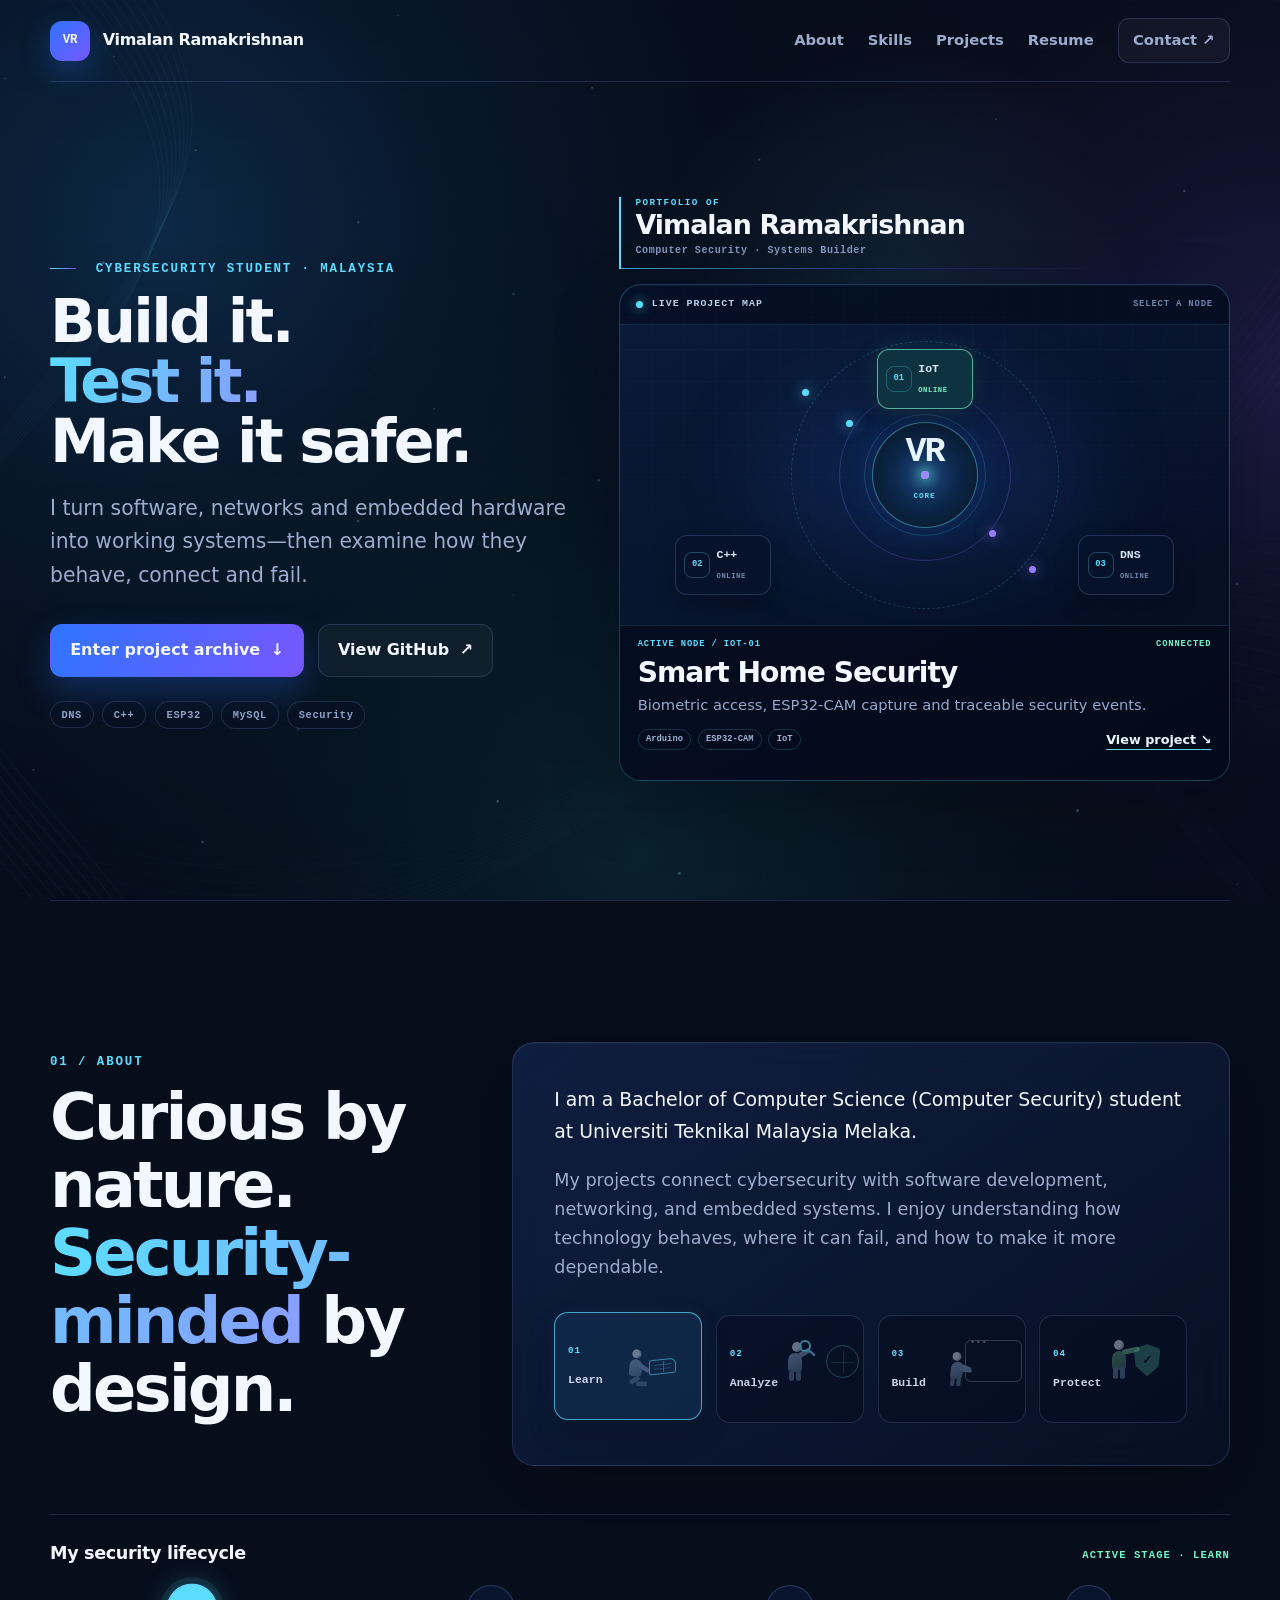
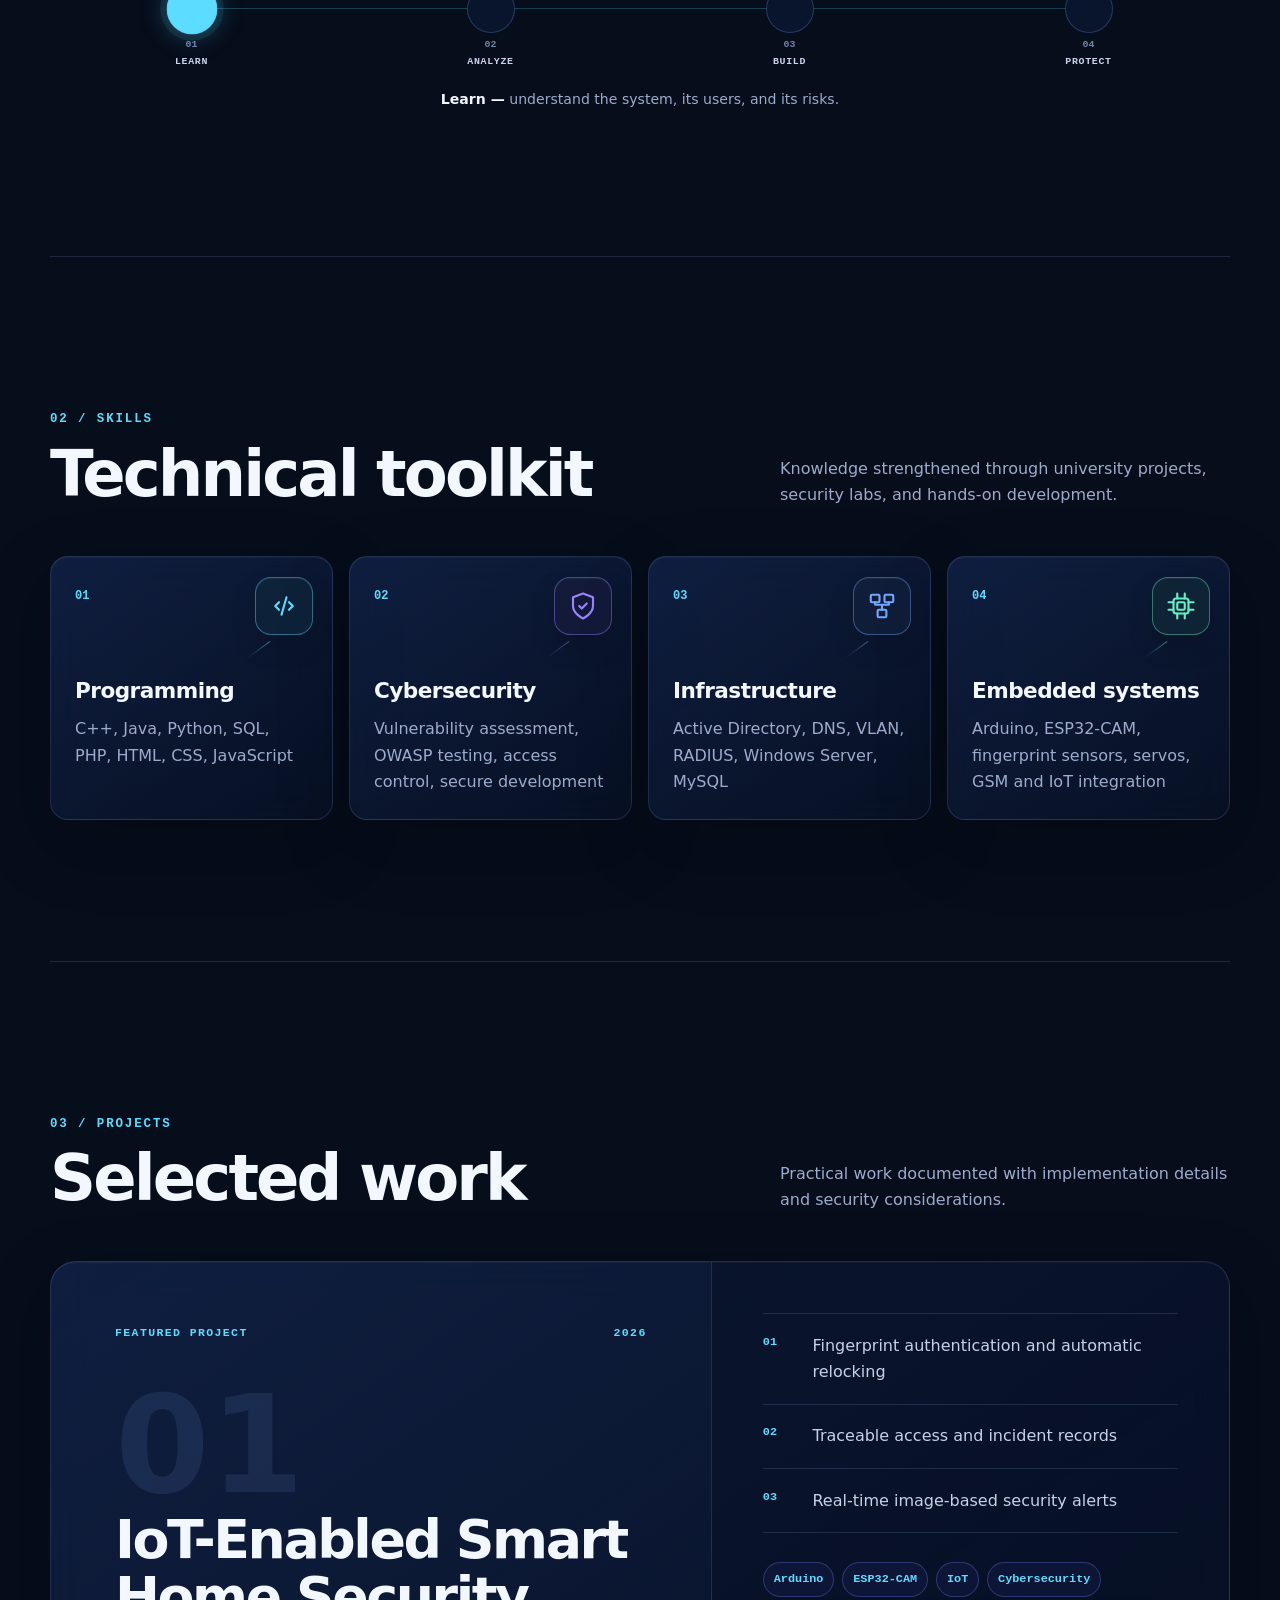
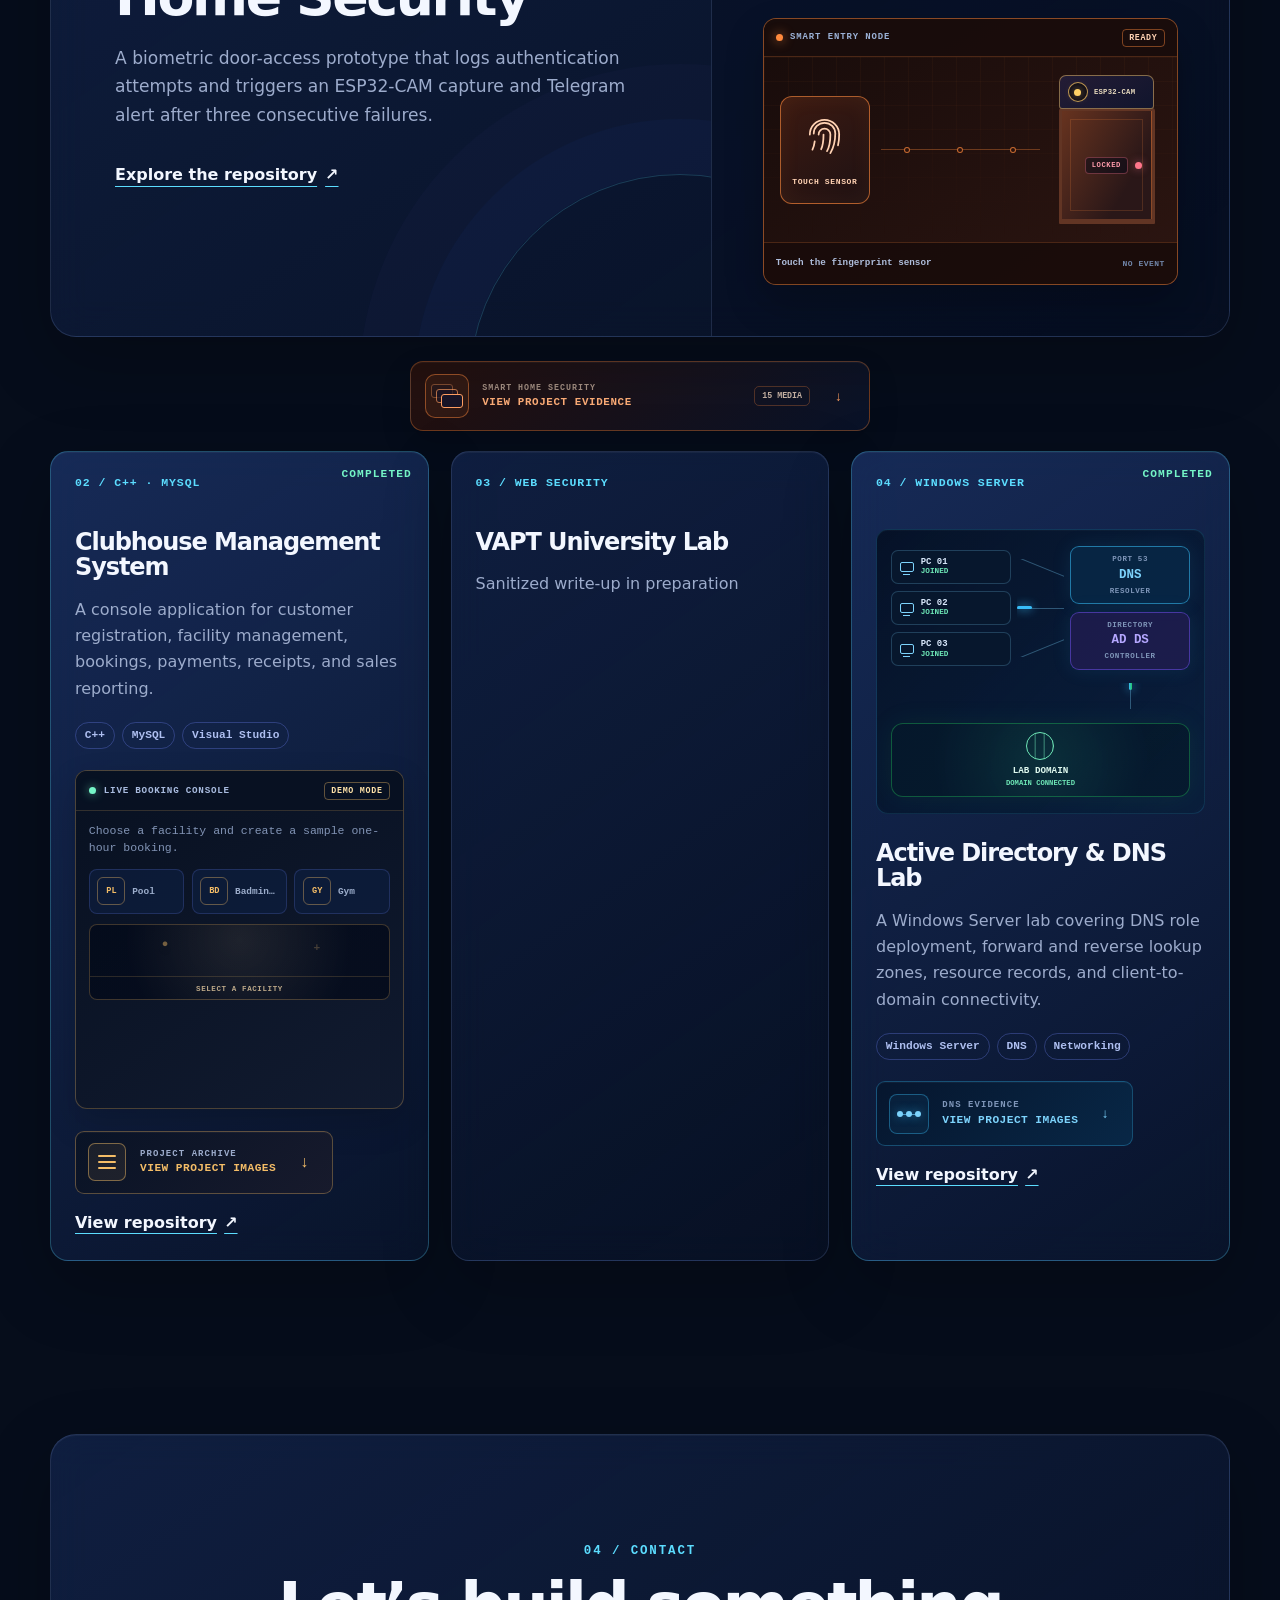
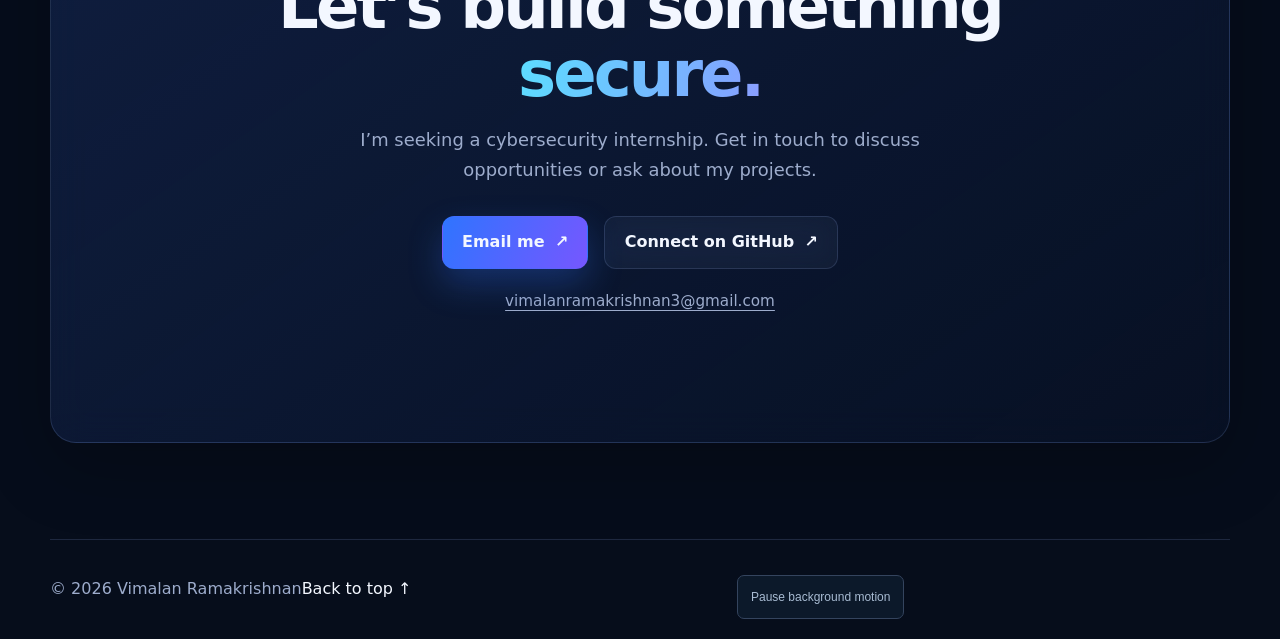
==== index.html @ 023bfd35 "Background Animation" ====
<!doctype html>
<html lang="en">
  <head>
    <meta charset="UTF-8" />
    <meta name="viewport" content="width=device-width, initial-scale=1" />
    <meta name="description" content="Cybersecurity portfolio of Vimalan Ramakrishnan, featuring secure software, networking and embedded-systems projects." />
    <meta name="theme-color" content="#050b19" />
    <title>Vimalan Ramakrishnan | Cybersecurity Portfolio</title>
    <script>if ('scrollRestoration' in history) history.scrollRestoration = 'manual';</script>
    <link rel="stylesheet" href="styles.css?v=29-gallery-polish" />
    <link rel="stylesheet" href="gallery-polish.css?v=29" />
    <link rel="stylesheet" href="email-flight.css?v=31" />
  <link rel="stylesheet" href="animated-background.css?v=33" />
<script src="animated-background.js?v=33" defer></script>
</head>
  <body>
    <a class="skip-link" href="#main">Skip to content</a>
    <div class="ambient ambient-one" aria-hidden="true"></div>
    <div class="ambient ambient-two" aria-hidden="true"></div>

    <header class="site-header">
      <a class="brand" href="#top" aria-label="Vimalan Ramakrishnan home">
        <span class="brand-mark" aria-hidden="true">VR</span>
        <span>Vimalan Ramakrishnan</span>
      </a>
      <button class="menu-button" type="button" aria-expanded="false" aria-controls="site-nav">Menu</button>
      <nav id="site-nav" aria-label="Primary navigation">
        <a href="#about">About</a>
        <a href="#skills">Skills</a>
        <a href="#projects">Projects</a>
        <a href="resume.html" style="font-family:inherit;font-style:normal">Resume</a>
        <a class="nav-cta" href="#contact">Contact <span aria-hidden="true">↗</span></a>
      </nav>
    </header>

    <main id="main">
      <section class="hero orbit-hero" id="top">
        <div class="hero-copy orbit-hero-copy">
          <p class="eyebrow"><span></span> Cybersecurity student · Malaysia</p>
          <h1>Build it.<br /><span>Test it.</span><br />Make it safer.</h1>
          <p class="hero-lede">I turn software, networks and embedded hardware into working systems—then examine how they behave, connect and fail.</p>
          <div class="hero-actions">
            <a class="button primary" id="explore-work" href="#projects">Enter project archive <span aria-hidden="true">↓</span></a>
            <a class="button secondary secure-link" href="https://github.com/VimalanRamakrishnan">View GitHub <span aria-hidden="true">↗</span></a>
          </div>
          <div class="hero-tech-rail" aria-label="Technology focus">
            <span>DNS</span><span>C++</span><span>ESP32</span><span>MySQL</span><span>Security</span>
          </div>
        </div>

        <div class="orbit-visual-column">
          <header class="orbit-owner-heading">
            <p>PORTFOLIO OF</p>
            <h2>Vimalan Ramakrishnan</h2>
            <span>Computer Security · Systems Builder</span>
          </header>

        <aside class="project-orbit-console" id="project-orbit-console" aria-label="Interactive project map">
          <div class="orbit-console-head">
            <p><i></i> LIVE PROJECT MAP</p>
            <span>SELECT A NODE</span>
          </div>
          <div class="project-orbit-stage">
            <div class="project-orbit-ring ring-outer" aria-hidden="true"></div>
            <div class="project-orbit-ring ring-inner" aria-hidden="true"></div>
            <button class="orbit-hub" id="secret-name-trigger" type="button" aria-label="Portfolio core">
              <strong>VR</strong><small>CORE</small>
              <span class="secret-name" id="secret-name" aria-hidden="true">Boyopa</span>
              <span class="secret-fireworks" aria-hidden="true"><i></i><i></i><i></i><i></i><i></i><i></i><i></i><i></i><i></i><i></i><i></i><i></i></span>
            </button>
            <button class="project-node node-iot active" type="button" data-project="iot" data-code="IOT-01" data-title="Smart Home Security" data-copy="Biometric access, ESP32-CAM capture and traceable security events." data-tags="Arduino|ESP32-CAM|IoT" data-target="#smart-home-project" aria-pressed="true"><b>01</b><span>IoT</span><small>ONLINE</small></button>
            <button class="project-node node-club" type="button" data-project="clubhouse" data-code="APP-02" data-title="Clubhouse Management" data-copy="A complete C++ and MySQL workflow for facilities, bookings and payments." data-tags="C++|MySQL|Systems" data-target="#clubhouse-project" aria-pressed="false"><b>02</b><span>C++</span><small>ONLINE</small></button>
            <button class="project-node node-dns" type="button" data-project="dns" data-code="NET-03" data-title="Active Directory & DNS" data-copy="Windows Server name resolution, lookup zones and client-to-domain connectivity." data-tags="Windows Server|DNS|Networking" data-target="#dns-project" aria-pressed="false"><b>03</b><span>DNS</span><small>ONLINE</small></button>
            <i class="orbit-packet packet-one" aria-hidden="true"></i><i class="orbit-packet packet-two" aria-hidden="true"></i>
          </div>
          <div class="orbit-project-readout" id="orbit-project-readout" aria-live="polite">
            <p><span id="orbit-project-code">ACTIVE NODE / IOT-01</span><i>CONNECTED</i></p>
            <h2 id="orbit-project-title">Smart Home Security</h2>
            <p id="orbit-project-copy">Biometric access, ESP32-CAM capture and traceable security events.</p>
            <div class="orbit-project-footer">
              <div id="orbit-project-tags"><span>Arduino</span><span>ESP32-CAM</span><span>IoT</span></div>
              <a id="orbit-project-link" href="#smart-home-project">View project <span aria-hidden="true">↘</span></a>
            </div>
          </div>
        </aside>
        </div>

      </section>

      <section class="section about" id="about">
        <div class="section-title">
          <p class="section-index">01 / About</p>
          <h2>Curious by nature.<br /><span>Security-minded</span> by design.</h2>
        </div>
        <div class="about-copy glass-panel">
          <p>I am a Bachelor of Computer Science (Computer Security) student at Universiti Teknikal Malaysia Melaka.</p>
          <p>My projects connect cybersecurity with software development, networking, and embedded systems. I enjoy understanding how technology behaves, where it can fail, and how to make it more dependable.</p>
          <div class="principles" aria-label="Security lifecycle">
            <article class="principle-card is-active" data-principle="0" tabindex="0">
              <span class="principle-label"><b>01</b><strong>Learn</strong></span>
              <span class="principle-scene learn-scene" aria-hidden="true">
                <span class="mini-human learn-human"><i class="human-head"></i><i class="human-body"></i><i class="human-arm"></i></span>
                <span class="learning-book"><i></i></span><span class="idea-spark">✦</span>
              </span>
            </article>
            <article class="principle-card" data-principle="1" tabindex="0">
              <span class="principle-label"><b>02</b><strong>Analyze</strong></span>
              <span class="principle-scene analyze-scene" aria-hidden="true">
                <span class="mini-human analyze-human"><i class="human-head"></i><i class="human-body"></i><i class="human-arm"></i></span>
                <span class="magnifier"></span><span class="analysis-radar"><i></i><b></b></span>
              </span>
            </article>
            <article class="principle-card" data-principle="2" tabindex="0">
              <span class="principle-label"><b>03</b><strong>Build</strong></span>
              <span class="principle-scene build-scene" aria-hidden="true">
                <span class="mini-human build-human"><i class="human-head"></i><i class="human-body"></i><i class="human-arm"></i><i class="human-arm arm-two"></i></span>
                <span class="build-terminal"><i></i><b></b></span>
              </span>
            </article>
            <article class="principle-card" data-principle="3" tabindex="0">
              <span class="principle-label"><b>04</b><strong>Protect</strong></span>
              <span class="principle-scene protect-scene" aria-hidden="true">
                <span class="mini-human protect-human"><i class="human-head"></i><i class="human-body"></i><i class="human-arm"></i></span>
                <span class="protect-shield">✓</span><span class="threat-packets"><i></i><i></i><i></i></span>
              </span>
            </article>
          </div>
        </div>
        <div class="about-lifecycle" aria-label="My security lifecycle">
          <div class="lifecycle-heading"><h3>My security lifecycle</h3><span id="lifecycle-status" aria-live="polite">Active stage · Learn</span></div>
          <div class="lifecycle-track" aria-hidden="true">
            <i></i><b id="lifecycle-packet"></b>
            <span class="active">01<em>Learn</em></span><span>02<em>Analyze</em></span><span>03<em>Build</em></span><span>04<em>Protect</em></span>
          </div>
          <p id="lifecycle-detail"><strong>Learn —</strong> understand the system, its users, and its risks.</p>
        </div>
      </section>

      <section class="section" id="skills">
        <div class="section-heading">
          <div><p class="section-index">02 / Skills</p><h2>Technical toolkit</h2></div>
          <p>Knowledge strengthened through university projects, security labs, and hands-on development.</p>
        </div>
        <div class="skill-grid">
          <article class="glass-panel skill-card programming-card" tabindex="0" role="button" aria-pressed="false" aria-label="Toggle Programming animation">
            <span>01</span>
            <span class="skill-icon programming-icon" aria-hidden="true"><svg viewBox="0 0 24 24" fill="none" stroke="currentColor" stroke-width="1.7" stroke-linecap="round" stroke-linejoin="round"><path d="m8 9-3 3 3 3"/><path d="m16 9 3 3-3 3"/><path d="m14 5-4 14"/></svg></span>
            <div class="skill-motion code-motion" aria-hidden="true"><span><b>const</b> access = true;</span><span>unlock<span class="code-bracket">()</span>;</span><i></i></div>
            <h3>Programming</h3><p>C++, Java, Python, SQL, PHP, HTML, CSS, JavaScript</p>
          </article>
          <article class="glass-panel skill-card security-card" tabindex="0" role="button" aria-pressed="false" aria-label="Toggle Cybersecurity animation">
            <span>02</span>
            <span class="skill-icon security-icon" aria-hidden="true"><svg viewBox="0 0 24 24" fill="none" stroke="currentColor" stroke-width="1.7" stroke-linecap="round" stroke-linejoin="round"><path d="M12 22s8-3.8 8-10V5l-8-3-8 3v7c0 6.2 8 10 8 10Z"/><path d="m9 12 2 2 4-4"/></svg></span>
            <div class="skill-motion cyber-motion" aria-hidden="true"><i></i><i></i><i></i><span>THREAT SCAN</span><b>SECURE</b></div>
            <h3>Cybersecurity</h3><p>Vulnerability assessment, OWASP testing, access control, secure development</p>
          </article>
          <article class="glass-panel skill-card infrastructure-card" tabindex="0" role="button" aria-pressed="false" aria-label="Toggle Infrastructure animation">
            <span>03</span>
            <span class="skill-icon infrastructure-icon" aria-hidden="true"><svg viewBox="0 0 24 24" fill="none" stroke="currentColor" stroke-width="1.7" stroke-linecap="round" stroke-linejoin="round"><rect x="3" y="3" width="7" height="6" rx="1"/><rect x="14" y="3" width="7" height="6" rx="1"/><rect x="8.5" y="15" width="7" height="6" rx="1"/><path d="M6.5 9v2h11V9M12 11v4"/></svg></span>
            <div class="skill-motion network-motion" aria-hidden="true"><span>PC</span><i></i><span>DNS</span><i></i><span>AD</span><b></b></div>
            <h3>Infrastructure</h3><p>Active Directory, DNS, VLAN, RADIUS, Windows Server, MySQL</p>
          </article>
          <article class="glass-panel skill-card embedded-card" tabindex="0" role="button" aria-pressed="false" aria-label="Toggle Embedded Systems animation">
            <span>04</span>
            <span class="skill-icon embedded-icon" aria-hidden="true"><svg viewBox="0 0 24 24" fill="none" stroke="currentColor" stroke-width="1.7" stroke-linecap="round" stroke-linejoin="round"><rect x="6" y="6" width="12" height="12" rx="2"/><rect x="9" y="9" width="6" height="6" rx="1"/><path d="M9 2v4M15 2v4M9 18v4M15 18v4M2 9h4M2 15h4M18 9h4M18 15h4"/></svg></span>
            <div class="skill-motion circuit-motion" aria-hidden="true"><i></i><span>ESP32</span><b></b><b></b><b></b><em>LIVE</em></div>
            <h3>Embedded systems</h3><p>Arduino, ESP32-CAM, fingerprint sensors, servos, GSM and IoT integration</p>
          </article>
        </div>
      </section>

      <section class="section" id="projects">
        <div class="section-heading">
          <div><p class="section-index">03 / Projects</p><h2>Selected work</h2></div>
          <p>Practical work documented with implementation details and security considerations.</p>
        </div>

        <article class="featured-project glass-panel" id="smart-home-project">
          <div class="project-intro">
            <div class="project-topline"><span>Featured project</span><span>2026</span></div>
            <p class="project-number" aria-hidden="true">01</p>
            <h3>IoT-Enabled Smart Home Security</h3>
            <p>A biometric door-access prototype that logs authentication attempts and triggers an ESP32-CAM capture and Telegram alert after three consecutive failures.</p>
            <a class="text-link" href="https://github.com/VimalanRamakrishnan/biometric-door-access-system" target="_blank" rel="noreferrer">Explore the repository <span aria-hidden="true">↗</span></a>
          </div>
          <div class="project-specs">
            <div><span>01</span><p>Fingerprint authentication and automatic relocking</p></div>
            <div><span>02</span><p>Traceable access and incident records</p></div>
            <div><span>03</span><p>Real-time image-based security alerts</p></div>
            <div class="tag-row"><span>Arduino</span><span>ESP32-CAM</span><span>IoT</span><span>Cybersecurity</span></div>
            <div class="smart-access-demo" id="smart-access-demo">
              <div class="smart-access-head">
                <span><i aria-hidden="true"></i> SMART ENTRY NODE</span>
                <b id="smart-access-state">READY</b>
              </div>
              <div class="smart-access-scene">
                <button class="fingerprint-trigger" id="fingerprint-trigger" type="button" aria-label="Scan fingerprint to unlock the smart door">
                  <svg viewBox="0 0 48 48" aria-hidden="true">
                    <path d="M13 21c0-6 4.9-11 11-11s11 5 11 11c0 9-2 15-5 20M18 22c0-3.4 2.7-6 6-6s6 2.6 6 6c0 8-1.3 13.2-3.4 17M23 22c0 7-.7 11.4-2.4 15M9 22c0-8.3 6.7-15 15-15s15 6.7 15 15c0 4-.3 7.5-1.2 11M14 29c-.4 3.4-1.2 6.2-2.3 8.4" />
                  </svg>
                  <span>TOUCH SENSOR</span>
                  <i class="fingerprint-scan-line" aria-hidden="true"></i>
                </button>
                <div class="access-signal" aria-hidden="true"><i></i><i></i><i></i></div>
                <div class="door-system" aria-hidden="true">
                  <div class="camera-module">
                    <span class="camera-lens"><i></i></span>
                    <b>ESP32-CAM</b>
                  </div>
                  <div class="door-frame">
                    <div class="door-panel"><i></i><span>LOCKED</span></div>
                    <div class="door-interior"><span>ENTRY<br>OPEN</span></div>
                  </div>
                </div>
                <i class="camera-flash" aria-hidden="true"></i>
              </div>
              <div class="smart-access-feed" aria-live="polite">
                <span id="smart-access-message">Touch the fingerprint sensor</span>
                <b id="smart-access-event">NO EVENT</b>
              </div>
            </div>
          </div>
        </article>

        <div class="evidence-disclosure" id="evidence-disclosure">
          <button class="evidence-gallery-toggle" id="evidence-gallery-toggle" type="button" aria-expanded="false" aria-controls="evidence-gallery-panel">
            <span class="evidence-toggle-icon" aria-hidden="true"><i></i><i></i><i></i></span>
            <span class="evidence-toggle-copy"><small>SMART HOME SECURITY</small><b>VIEW PROJECT EVIDENCE</b></span>
            <span class="evidence-toggle-count">15 MEDIA</span>
            <span class="evidence-toggle-arrow" aria-hidden="true">↓</span>
          </button>
          <div class="evidence-gallery-panel" id="evidence-gallery-panel" aria-hidden="true" inert>
            <div class="evidence-gallery-inner">
        <div class="project-gallery-block evidence-archive">
          <div class="gallery-heading">
            <div><p class="section-index">Cyber evidence archive</p><h3>From prototype to proof</h3></div>
            <span>Real devices · Real results</span>
          </div>
          <div class="archive-tabs" aria-label="Filter project visuals">
            <button class="archive-filter active" type="button" data-filter="all" aria-pressed="true">All</button>
            <button class="archive-filter" type="button" data-filter="hardware" aria-pressed="false">Hardware</button>
            <button class="archive-filter" type="button" data-filter="testing" aria-pressed="false">Testing</button>
            <button class="archive-filter" type="button" data-filter="dashboard" aria-pressed="false">Dashboard</button>
            <button class="archive-filter" type="button" data-filter="video" aria-pressed="false">Videos</button>
          </div>
          <div class="archive-shell">
            <div class="archive-viewer" tabindex="0" aria-label="Project evidence viewer. Use left and right arrow keys to navigate.">
              <div class="archive-frame" id="archive-frame">
                <img class="archive-backdrop" id="archive-backdrop" src="assets/fyp-gallery/01-fingerprint-lcd.webp" alt="" aria-hidden="true">
                <img class="archive-media-main" id="archive-image" src="assets/fyp-gallery/01-fingerprint-lcd.webp" alt="Fingerprint sensor beside an LCD module">
                <video class="archive-media-main" id="archive-video" controls playsinline preload="metadata" hidden></video>
                <i class="archive-scan-line" aria-hidden="true"></i>
                <span class="archive-counter" id="archive-counter" aria-live="polite">MEDIA 01 / 15</span>
              </div>
              <div class="archive-caption">
                <button id="archive-prev" type="button" aria-label="Previous project image">‹</button>
                <div><h4 id="archive-title">Fingerprint sensor and LCD</h4><p id="archive-category">Hardware · Prototype component</p></div>
                <button id="archive-next" type="button" aria-label="Next project image">›</button>
              </div>
            </div>
            <div class="archive-thumbnails" id="archive-thumbnails" aria-label="Project image thumbnails">
              <button class="archive-thumb active" type="button" data-category="hardware" data-src="assets/fyp-gallery/01-fingerprint-lcd.webp" data-title="Fingerprint sensor and LCD" data-meta="Hardware · Prototype component" data-alt="Fingerprint sensor beside an LCD module" aria-current="true"><img src="assets/fyp-gallery/01-fingerprint-lcd.webp" alt="" loading="lazy"><span>01</span></button>
              <button class="archive-thumb" type="button" data-category="hardware" data-src="assets/fyp-gallery/02-esp32-cam-module.webp" data-title="ESP32-CAM module" data-meta="Hardware · Core module" data-alt="ESP32-CAM controller module connected for testing"><img src="assets/fyp-gallery/02-esp32-cam-module.webp" alt="" loading="lazy"><span>02</span></button>
              <button class="archive-thumb" type="button" data-category="hardware" data-src="assets/fyp-gallery/03-controller-wiring.webp" data-title="Controller wiring" data-meta="Hardware · Controller assembly" data-alt="Prototype controller wiring on a breadboard"><img src="assets/fyp-gallery/03-controller-wiring.webp" alt="" loading="lazy"><span>03</span></button>
              <button class="archive-thumb" type="button" data-category="hardware" data-src="assets/fyp-gallery/04-complete-prototype.webp" data-title="Complete prototype" data-meta="Hardware · Complete system" data-alt="Complete biometric door access prototype with display and servo"><img src="assets/fyp-gallery/04-complete-prototype.webp" alt="" loading="lazy"><span>04</span></button>
              <button class="archive-thumb" type="button" data-category="testing" data-src="assets/fyp-gallery/09-successful-access-test.webp" data-title="Access granted" data-meta="Testing · Successful fingerprint authentication" data-alt="Fingerprint authentication granting access on the finished prototype"><img src="assets/fyp-gallery/09-successful-access-test.webp" alt="" loading="lazy"><span>05</span></button>
              <button class="archive-thumb" type="button" data-category="dashboard" data-src="assets/fyp-gallery/11-web-dashboard.webp" data-title="Web dashboard" data-meta="Dashboard · Monitoring interface" data-alt="Web dashboard showing security status and incident records"><img src="assets/fyp-gallery/11-web-dashboard.webp" alt="" loading="lazy"><span>06</span></button>
              <button class="archive-thumb" type="button" data-category="dashboard" data-src="assets/fyp-gallery/12-dashboard-camera-view.webp" data-title="Dashboard camera view" data-meta="Dashboard · Camera evidence" data-alt="Camera view panel inside the web dashboard"><img src="assets/fyp-gallery/12-dashboard-camera-view.webp" alt="" loading="lazy"><span>07</span></button>
              <button class="archive-thumb" type="button" data-category="testing" data-src="assets/fyp-gallery/15-access-denied-test.webp" data-title="Access denied test" data-meta="Testing · Failure state" data-alt="Prototype showing an access denied test state"><img src="assets/fyp-gallery/15-access-denied-test.webp" alt="" loading="lazy"><span>08</span></button>
              <button class="archive-thumb" type="button" data-category="hardware" data-src="assets/fyp-gallery/17-prototype-interior.webp" data-title="Prototype interior" data-meta="Hardware · Complete internal assembly" data-alt="Internal wiring and components inside the prototype enclosure"><img src="assets/fyp-gallery/17-prototype-interior.webp" alt="" loading="lazy"><span>09</span></button>
              <button class="archive-thumb" type="button" data-category="hardware" data-src="assets/fyp-gallery/18-controller-and-relay.webp" data-title="LCD and sensor assembly" data-meta="Hardware · Internal component detail" data-alt="LCD, fingerprint sensor and supporting components mounted inside the enclosure"><img src="assets/fyp-gallery/18-controller-and-relay.webp" alt="" loading="lazy"><span>10</span></button>
              <button class="archive-thumb" type="button" data-category="hardware" data-src="assets/fyp-gallery/19-esp32-cam-enclosure.webp" data-title="Controller assembly" data-meta="Hardware · Camera and display wiring" data-alt="ESP32-CAM, LCD controller and fingerprint assembly inside the enclosure"><img src="assets/fyp-gallery/19-esp32-cam-enclosure.webp" alt="" loading="lazy"><span>11</span></button>
              <button class="archive-thumb" type="button" data-category="hardware" data-src="assets/fyp-gallery/20-prototype-exterior.webp" data-title="Finished enclosure" data-meta="Hardware · Exterior interface" data-alt="Finished biometric door access enclosure with camera, display and fingerprint sensor"><img src="assets/fyp-gallery/20-prototype-exterior.webp" alt="" loading="lazy"><span>12</span></button>
              <button class="archive-thumb" type="button" data-category="hardware" data-src="assets/fyp-gallery/21-camera-controller.webp" data-title="ESP32-CAM controller" data-meta="Hardware · Camera control board" data-alt="ESP32 camera controller powered for testing"><img src="assets/fyp-gallery/21-camera-controller.webp" alt="" loading="lazy"><span>13</span></button>
              <button class="archive-thumb video-thumb" type="button" data-type="video" data-category="testing video" data-src="assets/fyp-gallery/22-bench-test.mp4" data-poster="assets/fyp-gallery/22-bench-test-poster.webp" data-title="Development bench test" data-meta="Video · Early hardware integration" data-alt="Video of the biometric system during breadboard testing"><img src="assets/fyp-gallery/22-bench-test-poster.webp" alt="" loading="lazy"><span>▶ 14</span></button>
              <button class="archive-thumb video-thumb" type="button" data-type="video" data-category="testing video" data-src="assets/fyp-gallery/23-system-ready.mp4" data-poster="assets/fyp-gallery/23-system-ready-poster.webp" data-title="System ready state" data-meta="Video · Finished prototype operation" data-alt="Video of the completed biometric system waiting for a fingerprint"><img src="assets/fyp-gallery/23-system-ready-poster.webp" alt="" loading="lazy"><span>▶ 15</span></button>
            </div>
          </div>
        </div>
            </div>
          </div>
        </div>

        <div class="upcoming-grid">
          <article class="glass-panel completed-project clubhouse-project-card" id="clubhouse-project">
            <p>02 / C++ · MySQL</p>
            <h3>Clubhouse Management System</h3>
            <span>A console application for customer registration, facility management, bookings, payments, receipts, and sales reporting.</span>
            <div class="compact-tags" aria-label="Project technologies"><span>C++</span><span>MySQL</span><span>Visual Studio</span></div>
            <div class="clubhouse-booking-demo" aria-label="Interactive Clubhouse booking demonstration">
              <div class="booking-demo-head">
                <span><i></i> LIVE BOOKING CONSOLE</span>
                <b>DEMO MODE</b>
              </div>
              <p class="booking-demo-instruction">Choose a facility and create a sample one-hour booking.</p>
              <div class="facility-picker" id="facility-picker" aria-label="Choose a facility">
                <button type="button" data-name="Swimming Pool" data-code="POOL" data-rate="22.00" data-capacity="40" aria-pressed="false"><i>PL</i><span>Pool</span></button>
                <button type="button" data-name="Badminton" data-code="BDM" data-rate="20.00" data-capacity="50" aria-pressed="false"><i>BD</i><span>Badminton</span></button>
                <button type="button" data-name="Gym" data-code="GYM" data-rate="7.00" data-capacity="40" aria-pressed="false"><i>GY</i><span>Gym</span></button>
              </div>
              <div class="facility-animation-stage" id="facility-animation-stage" aria-live="polite">
                <span class="facility-figure" id="facility-figure" aria-hidden="true">●</span>
                <span class="facility-prop" id="facility-prop" aria-hidden="true">+</span>
                <b id="facility-animation-label">SELECT A FACILITY</b>
              </div>
              <div class="booking-open-panel" id="booking-open-panel" aria-hidden="true">
                <div class="booking-open-panel-inner">
                  <div class="booking-demo-readout">
                    <div><small>SELECTED</small><strong id="demo-facility">—</strong></div>
                    <div><small>RATE / HOUR</small><strong id="demo-rate">—</strong></div>
                    <div><small>CAPACITY</small><strong id="demo-capacity">—</strong></div>
                  </div>
                  <button class="demo-book-button" id="demo-book-button" type="button" disabled><span>CREATE DEMO BOOKING</span><i aria-hidden="true">→</i></button>
                </div>
              </div>
              <div class="booking-demo-receipt" id="booking-demo-receipt" role="status" aria-live="polite" aria-hidden="true">
                <div><span class="receipt-check" aria-hidden="true">✓</span><p><small>BOOKING CONFIRMED</small><strong id="demo-receipt-id">CMS-0001</strong></p></div>
                <dl><div><dt>Facility</dt><dd id="receipt-facility">Swimming Pool</dd></div><div><dt>Time</dt><dd>10:00 — 11:00</dd></div><div><dt>Total</dt><dd id="receipt-total">RM22.00</dd></div></dl>
                <button id="demo-book-again" type="button">Book another facility</button>
              </div>
            </div>
            <div class="clubhouse-project-actions">
              <button class="clubhouse-gallery-toggle" id="clubhouse-gallery-toggle" type="button" aria-expanded="false" aria-controls="clubhouse-gallery-panel">
                <span class="clubhouse-toggle-symbol" aria-hidden="true"><i></i><i></i><i></i></span>
                <span class="clubhouse-toggle-copy"><small>PROJECT ARCHIVE</small><b>VIEW PROJECT IMAGES</b></span>
                <span class="clubhouse-toggle-arrow" aria-hidden="true">↓</span>
              </button>
              <a class="compact-project-link clubhouse-link" href="https://github.com/VimalanRamakrishnan/clubhouse-management-system">View repository <span aria-hidden="true">↗</span></a>
            </div>

            <div class="clubhouse-gallery-panel" id="clubhouse-gallery-panel" aria-hidden="true">
              <div class="clubhouse-gallery-inner">
                <div class="clubhouse-gallery-heading">
                  <div>
                    <span class="clubhouse-gallery-kicker">PROJECT FILMSTRIP / 12 SCREENS</span>
                    <h4>Clubhouse system in action</h4>
                  </div>
                  <span class="clubhouse-gallery-hint">DRAG · CLICK · USE ARROWS</span>
                </div>

                <div class="clubhouse-filmstrip" tabindex="0" aria-label="Clubhouse project filmstrip. Use left and right arrow keys to navigate.">
                  <div class="clubhouse-filmstrip-topbar" aria-hidden="true">
                    <span><i></i><i></i><i></i></span>
                    <b>CLUBHOUSE / CONSOLE CAPTURES</b>
                    <em id="clubhouse-gallery-count">01 — 12</em>
                  </div>
                  <button class="filmstrip-arrow filmstrip-prev" id="clubhouse-gallery-prev" type="button" aria-label="Previous Clubhouse screenshot">←</button>
                  <div class="clubhouse-filmstrip-viewport" id="clubhouse-filmstrip-viewport">
                    <div class="clubhouse-filmstrip-track" id="clubhouse-filmstrip-track">
                      <figure class="clubhouse-filmstrip-slide active" data-title="Welcome and role selection"><img src="assets/clubhouse-gallery/01-welcome-screen.png" alt="Clubhouse Management System welcome screen"><figcaption>01</figcaption></figure>
                      <figure class="clubhouse-filmstrip-slide" data-title="Administrator authentication"><img src="assets/clubhouse-gallery/02-admin-loading.png" alt="Administrator login loading screen" loading="lazy"><figcaption>02</figcaption></figure>
                      <figure class="clubhouse-filmstrip-slide" data-title="Facility management"><img src="assets/clubhouse-gallery/03-manage-facilities.png" alt="Facility list and management menu" loading="lazy"><figcaption>03</figcaption></figure>
                      <figure class="clubhouse-filmstrip-slide" data-title="Booking administration"><img src="assets/clubhouse-gallery/04-manage-bookings.png" alt="Booking history and management menu" loading="lazy"><figcaption>04</figcaption></figure>
                      <figure class="clubhouse-filmstrip-slide" data-title="Customer administration"><img src="assets/clubhouse-gallery/05-manage-customers.png" alt="Customer records and management menu using demo data" loading="lazy"><figcaption>05</figcaption></figure>
                      <figure class="clubhouse-filmstrip-slide" data-title="Sales reporting"><img src="assets/clubhouse-gallery/06-sales-report.png" alt="Clubhouse facility sales report" loading="lazy"><figcaption>06</figcaption></figure>
                      <figure class="clubhouse-filmstrip-slide" data-title="Input validation"><img src="assets/clubhouse-gallery/07-invalid-choice.png" alt="Invalid menu choice validation message" loading="lazy"><figcaption>07</figcaption></figure>
                      <figure class="clubhouse-filmstrip-slide" data-title="Customer registration"><img src="assets/clubhouse-gallery/08-customer-registration.png" alt="Customer registration and password validation using demo data" loading="lazy"><figcaption>08</figcaption></figure>
                      <figure class="clubhouse-filmstrip-slide" data-title="Facility selection"><img src="assets/clubhouse-gallery/09-facility-selection.png" alt="Daily facility availability and selection screen" loading="lazy"><figcaption>09</figcaption></figure>
                      <figure class="clubhouse-filmstrip-slide" data-title="Customer booking history"><img src="assets/clubhouse-gallery/10-booking-history.png" alt="Customer booking history and cancellation menu" loading="lazy"><figcaption>10</figcaption></figure>
                      <figure class="clubhouse-filmstrip-slide" data-title="Availability and booking summary"><img src="assets/clubhouse-gallery/11-booking-summary.png" alt="Availability calculation and completed booking summary" loading="lazy"><figcaption>11</figcaption></figure>
                      <figure class="clubhouse-filmstrip-slide" data-title="Generated booking receipt"><img src="assets/clubhouse-gallery/12-booking-receipt.png" alt="Generated Clubhouse booking receipt using demo data" loading="lazy"><figcaption>12</figcaption></figure>
                    </div>
                  </div>
                  <button class="filmstrip-arrow filmstrip-next" id="clubhouse-gallery-next" type="button" aria-label="Next Clubhouse screenshot">→</button>
                  <div class="clubhouse-filmstrip-caption">
                    <span>NOW SHOWING</span>
                    <h5 id="clubhouse-gallery-caption">Welcome and role selection</h5>
                  </div>
                  <div class="clubhouse-filmstrip-timeline" id="clubhouse-filmstrip-timeline" aria-label="Choose a Clubhouse screenshot">
                    <span class="clubhouse-filmstrip-progress" id="clubhouse-filmstrip-progress" aria-hidden="true"></span>
                    <button class="active" type="button" data-index="0" aria-label="View screen 1: Welcome and role selection" aria-current="true"><i></i><span>01</span></button>
                    <button type="button" data-index="1" aria-label="View screen 2: Administrator authentication"><i></i><span>02</span></button>
                    <button type="button" data-index="2" aria-label="View screen 3: Facility management"><i></i><span>03</span></button>
                    <button type="button" data-index="3" aria-label="View screen 4: Booking administration"><i></i><span>04</span></button>
                    <button type="button" data-index="4" aria-label="View screen 5: Customer administration"><i></i><span>05</span></button>
                    <button type="button" data-index="5" aria-label="View screen 6: Sales reporting"><i></i><span>06</span></button>
                    <button type="button" data-index="6" aria-label="View screen 7: Input validation"><i></i><span>07</span></button>
                    <button type="button" data-index="7" aria-label="View screen 8: Customer registration"><i></i><span>08</span></button>
                    <button type="button" data-index="8" aria-label="View screen 9: Facility selection"><i></i><span>09</span></button>
                    <button type="button" data-index="9" aria-label="View screen 10: Customer booking history"><i></i><span>10</span></button>
                    <button type="button" data-index="10" aria-label="View screen 11: Availability and booking summary"><i></i><span>11</span></button>
                    <button type="button" data-index="11" aria-label="View screen 12: Generated booking receipt"><i></i><span>12</span></button>
                  </div>
                </div>
              </div>
            </div>
          </article>
          <article class="glass-panel"><p>03 / Web security</p><h3>VAPT University Lab</h3><span>Sanitized write-up in preparation</span></article>
          <article class="glass-panel completed-project dns-project-card" id="dns-project">
            <p>04 / Windows Server</p>
            <div class="dns-domain-map" aria-label="Three client computers connect through DNS to the lab domain">
              <div class="dns-client-stack">
                <span><i></i><b>PC 01</b><small>JOINED</small></span>
                <span><i></i><b>PC 02</b><small>JOINED</small></span>
                <span><i></i><b>PC 03</b><small>JOINED</small></span>
              </div>
              <div class="dns-link-lines" aria-hidden="true"><i></i><i></i><i></i><b></b></div>
              <div class="dns-server-stack">
                <span class="dns-service-node"><small>PORT 53</small><b>DNS</b><em>RESOLVER</em></span>
                <span class="ad-service-node"><small>DIRECTORY</small><b>AD DS</b><em>CONTROLLER</em></span>
              </div>
              <div class="dns-domain-line" aria-hidden="true"><i><b></b></i></div>
              <div class="dns-domain-node"><i></i><b>LAB DOMAIN</b><small>DOMAIN CONNECTED</small></div>
            </div>
            <h3>Active Directory &amp; DNS Lab</h3>
            <span>A Windows Server lab covering DNS role deployment, forward and reverse lookup zones, resource records, and client-to-domain connectivity.</span>
            <div class="compact-tags" aria-label="Project technologies"><span>Windows Server</span><span>DNS</span><span>Networking</span></div>
            <div class="dns-project-actions">
              <button class="dns-gallery-toggle" id="dns-gallery-toggle" type="button" aria-expanded="false" aria-controls="dns-gallery-panel">
                <span class="dns-toggle-icon" aria-hidden="true"><i></i><i></i><i></i></span>
                <span><small>DNS EVIDENCE</small><b>VIEW PROJECT IMAGES</b></span>
                <em aria-hidden="true">↓</em>
              </button>
              <a class="compact-project-link dns-link" href="https://github.com/VimalanRamakrishnan/active-directory-dns-lab">View repository <span aria-hidden="true">↗</span></a>
            </div>
            <div class="dns-gallery-panel" id="dns-gallery-panel" aria-hidden="true">
              <div class="dns-gallery-inner">
                <div class="dns-gallery-heading">
                  <div><span>DNS RESOLUTION ARCHIVE / 07 STEPS</span><h4>From server role to resolved record</h4></div>
                  <p>REFERENCE INTERFACE · SANITIZED</p>
                </div>
                <div class="dns-resolver-console" tabindex="0" aria-label="DNS project image viewer. Use left and right arrow keys to navigate.">
                  <div class="dns-resolver-head"><span><i></i> DNS MANAGER TRACE</span><b id="dns-gallery-count">STEP 01 / 07</b></div>
                  <div class="dns-query-path" aria-hidden="true"><span>CLIENT</span><i></i><span>RESOLVER</span><i></i><span>ZONE</span><i></i><span>ANSWER</span><b id="dns-query-progress"></b></div>
                  <div class="dns-gallery-stage">
                    <button id="dns-gallery-prev" type="button" aria-label="Previous DNS screenshot">‹</button>
                    <div class="dns-gallery-image-wrap"><img id="dns-gallery-image" src="assets/dns-gallery/01-dns-role-selection.png" alt="DNS Server role selected in Server Manager"><i class="dns-scan" aria-hidden="true"></i></div>
                    <button id="dns-gallery-next" type="button" aria-label="Next DNS screenshot">›</button>
                  </div>
                  <div class="dns-gallery-footer">
                    <div><small>NOW RESOLVING</small><h5 id="dns-gallery-caption">Select the DNS Server role</h5></div>
                    <div class="dns-step-buttons" id="dns-step-buttons" aria-label="Choose a DNS setup step">
                      <button class="active" type="button" data-index="0" aria-current="true" aria-label="View DNS step 1">01</button><button type="button" data-index="1" aria-label="View DNS step 2">02</button><button type="button" data-index="2" aria-label="View DNS step 3">03</button><button type="button" data-index="3" aria-label="View DNS step 4">04</button><button type="button" data-index="4" aria-label="View DNS step 5">05</button><button type="button" data-index="5" aria-label="View DNS step 6">06</button><button type="button" data-index="6" aria-label="View DNS step 7">07</button>
                    </div>
                  </div>
                </div>
                <p class="dns-reference-note">These sanitized Windows Server screens are temporary interface references from a senior's logbook, not proof of my own execution. They will be replaced with original lab evidence when available.</p>
              </div>
            </div>
          </article>
        </div>
      </section>

      <section class="contact section glass-panel" id="contact">
        <p class="section-index">04 / Contact</p>
        <h2>Let’s build something <span>secure.</span></h2>
        <p>I’m seeking a cybersecurity internship. Get in touch to discuss opportunities or ask about my projects.</p>
        <div style="display:flex;flex-wrap:wrap;gap:1rem;justify-content:center">
          <a class="button primary" id="email-gmail" href="https://mail.google.com/mail/?view=cm&amp;fs=1&amp;to=vimalanramakrishnan3%40gmail.com">Email me <span aria-hidden="true">↗</span></a>
          <a class="button secondary secure-link" href="https://github.com/VimalanRamakrishnan">Connect on GitHub <span aria-hidden="true">↗</span></a>
        </div>
        <p style="font-size:.95rem;overflow-wrap:anywhere;margin-top:1.25rem"><a href="mailto:vimalanramakrishnan3@gmail.com" style="color:inherit;text-underline-offset:.25em">vimalanramakrishnan3@gmail.com</a></p>
      </section>
    </main>

    <footer>
      <p>© <span id="year"></span> Vimalan Ramakrishnan</p>
      <a href="#top">Back to top <span aria-hidden="true">↑</span></a>
    </footer>

    <div class="access-overlay" id="access-overlay" aria-hidden="true">
      <div class="scanner-card" role="status" aria-live="polite">
        <p class="scanner-kicker">Portfolio access</p>
        <div class="fingerprint" aria-hidden="true">
          <span class="ridge ridge-1"></span>
          <span class="ridge ridge-2"></span>
          <span class="ridge ridge-3"></span>
          <span class="ridge ridge-4"></span>
          <span class="ridge ridge-5"></span>
          <i class="scan-line"></i>
        </div>
        <p class="scanner-status" id="scanner-status">Scanning fingerprint…</p>
        <div class="scan-progress" aria-hidden="true"><i></i></div>
      </div>
    </div>

    <div class="secure-overlay" id="secure-overlay" aria-hidden="true">
      <div class="secure-console" role="status" aria-live="polite">
        <div class="console-head">
          <span>SECURE OUTBOUND LINK</span>
          <span class="console-code">GH://443</span>
        </div>
        <div class="connection-visual" aria-hidden="true">
          <span class="node local-node">VR</span>
          <i class="connection-line"><b></b></i>
          <span class="node github-node">GH</span>
        </div>
        <ol class="handshake-steps">
          <li data-step="1"><i></i><span>Encrypting connection</span><b>WAIT</b></li>
          <li data-step="2"><i></i><span>Verifying destination</span><b>WAIT</b></li>
          <li data-step="3"><i></i><span>Opening GitHub profile</span><b>WAIT</b></li>
        </ol>
        <p class="secure-status" id="secure-status">Starting secure handshake…</p>
      </div>
    </div>

    <div class="secure-overlay clubhouse-overlay" id="clubhouse-overlay" aria-hidden="true">
      <div class="secure-console clubhouse-console" role="status" aria-live="polite">
        <div class="console-head">
          <span>CLUBHOUSE PROJECT GATE</span>
          <span class="console-code">CMS://3306</span>
        </div>
        <div class="connection-visual" aria-hidden="true">
          <span class="node local-node">C++</span>
          <i class="connection-line"><b></b></i>
          <span class="node clubhouse-db-node">SQL</span>
        </div>
        <ol class="handshake-steps clubhouse-steps">
          <li><i></i><span>Validating member access</span><b>WAIT</b></li>
          <li><i></i><span>Loading facility records</span><b>WAIT</b></li>
          <li><i></i><span>Preparing project repository</span><b>WAIT</b></li>
        </ol>
        <p class="secure-status" id="clubhouse-status">Requesting project access…</p>
      </div>
    </div>

    <div class="secure-overlay dns-overlay" id="dns-overlay" aria-hidden="true">
      <div class="secure-console dns-console" role="status" aria-live="polite">
        <div class="console-head"><span>DNS RESOLUTION GATE</span><span class="console-code">DNS://53</span></div>
        <div class="dns-overlay-network" aria-hidden="true">
          <span class="dns-overlay-clients"><i>PC1</i><i>PC2</i><i>PC3</i></span>
          <b class="dns-overlay-route"><i></i></b>
          <span class="node dns-server-node">DNS</span>
          <b class="dns-overlay-route"><i></i></b>
          <span class="node dns-domain-end">AD</span>
        </div>
        <ol class="handshake-steps dns-steps">
          <li><i></i><span>Receiving client domain query</span><b>WAIT</b></li>
          <li><i></i><span>Resolving the domain controller</span><b>WAIT</b></li>
          <li><i></i><span>Opening the project repository</span><b>WAIT</b></li>
        </ol>
        <p class="secure-status" id="dns-status">Connecting clients to DNS…</p>
      </div>
    </div>

    <dialog class="email-flight" id="email-flight" aria-labelledby="email-flight-title" aria-describedby="email-flight-detail">
      <div class="email-flight-scene" aria-hidden="true">
        <div class="email-flight-trail"></div>
        <div class="email-flight-bird">
          <svg viewBox="0 0 200 150" xmlns="http://www.w3.org/2000/svg">
            <defs><linearGradient id="mail-bird-body" x2="0" y2="1"><stop stop-color="#f3fbff"/><stop offset="1" stop-color="#a5d9ef"/></linearGradient></defs>
            <path d="M65 79L26 65 40 95 65 94" fill="#8bd1ec"/>
            <path d="M53 84C53 62 84 53 111 64L123 56C134 41 156 43 159 60 163 79 147 89 132 87 104 114 63 109 53 84Z" fill="url(#mail-bird-body)"/>
            <path d="M158 61L180 69 157 74Z" fill="#e7bd6d"/>
            <circle cx="149" cy="59" r="3.5" fill="#10243e"/>
            <path class="email-bird-wing" d="M100 77C87 58 68 19 37 18 35 47 59 80 89 87Z" fill="#56c6ed" stroke="#b5efff" stroke-width="2"/>
            <path d="M168 72L160 103" fill="none" stroke="#e7bd6d" stroke-width="2"/>
            <g class="email-bird-envelope"><rect x="128" y="98" width="52" height="34" rx="5" fill="#e9bb62" stroke="#ffe1a0" stroke-width="2"/><path d="M130 101L154 119 178 101M130 129L144 116M178 129L165 116" fill="none" stroke="#725021" stroke-width="2"/></g>
          </svg>
        </div>
      </div>
      <p class="email-flight-kicker">LET’S CONNECT</p>
      <h2 id="email-flight-title">On the way to Gmail…</h2>
      <p id="email-flight-detail">Write to Vimalan Ramakrishnan</p>
      <button class="email-flight-cancel" type="button">Cancel</button>
    </dialog>
    <script src="script.js?v=29-gallery-polish"></script>
    <script src="email-flight.js?v=31"></script>
  </body>
</html>
---- styles.css ----
:root {
  --text: #f3f7ff;
  --muted: #9daccc;
  --bg: #050b19;
  --panel: rgba(14, 27, 57, 0.62);
  --panel-strong: rgba(18, 35, 75, 0.82);
  --line: rgba(157, 185, 255, 0.16);
  --blue: #2f74ff;
  --violet: #7657ff;
  --cyan: #5cddff;
  --max: 1180px;
}

* { box-sizing: border-box; }
html { scroll-behavior: smooth; }
body {
  margin: 0;
  overflow-x: hidden;
  background:
    radial-gradient(circle at 18% 8%, rgba(47, 116, 255, .17), transparent 31rem),
    radial-gradient(circle at 90% 30%, rgba(118, 87, 255, .14), transparent 30rem),
    linear-gradient(160deg, #050b19 0%, #081329 52%, #050a17 100%);
  color: var(--text);
  font-family: Inter, ui-sans-serif, system-ui, -apple-system, BlinkMacSystemFont, "Segoe UI", sans-serif;
  font-size: 16px;
  line-height: 1.65;
}

body::before {
  content: "";
  position: fixed;
  inset: 0;
  z-index: -3;
  background-image:
    linear-gradient(rgba(121, 154, 228, .035) 1px, transparent 1px),
    linear-gradient(90deg, rgba(121, 154, 228, .035) 1px, transparent 1px);
  background-size: 72px 72px;
  mask-image: linear-gradient(to bottom, black, transparent 85%);
}

a { color: inherit; }
.ambient { position: fixed; z-index: -2; border-radius: 50%; filter: blur(90px); opacity: .26; pointer-events: none; }
.ambient-one { width: 380px; height: 380px; top: 17%; right: -160px; background: var(--violet); }
.ambient-two { width: 300px; height: 300px; bottom: 4%; left: -150px; background: var(--blue); }
.skip-link { position: fixed; left: 1rem; top: -5rem; z-index: 100; background: var(--text); color: var(--bg); padding: .7rem 1rem; border-radius: 10px; font-weight: 800; }
.skip-link:focus { top: 1rem; }

.site-header {
  position: relative;
  z-index: 30;
  width: min(calc(100% - 2rem), var(--max));
  min-height: 82px;
  margin: 0 auto;
  display: flex;
  align-items: center;
  justify-content: space-between;
  border-bottom: 1px solid var(--line);
}
.brand { display: inline-flex; align-items: center; gap: .8rem; text-decoration: none; font-weight: 750; letter-spacing: -.02em; }
.brand-mark { display: grid; place-items: center; width: 40px; height: 40px; border-radius: 12px; background: linear-gradient(135deg, var(--blue), var(--violet)); box-shadow: 0 12px 30px rgba(47,116,255,.3); font: 800 .78rem/1 ui-monospace, monospace; }
nav { display: flex; align-items: center; gap: 1.5rem; }
nav a { color: var(--muted); text-decoration: none; font-size: .92rem; font-weight: 650; transition: color .2s ease; }
nav a:hover, nav a:focus-visible { color: var(--text); }
.nav-cta { padding: .6rem .9rem; border: 1px solid var(--line); border-radius: 11px; background: rgba(255,255,255,.035); }
.menu-button { display: none; border: 1px solid var(--line); border-radius: 10px; background: rgba(255,255,255,.04); color: var(--text); padding: .55rem .8rem; font: inherit; }

main, footer { width: min(calc(100% - 2rem), var(--max)); margin: 0 auto; }
.hero { min-height: calc(100vh - 82px); display: grid; grid-template-columns: 1.32fr .68fr; align-items: center; gap: clamp(2.5rem, 7vw, 7rem); padding: 5.5rem 0; }
.eyebrow, .section-index, .card-label { color: var(--cyan); text-transform: uppercase; letter-spacing: .15em; font: 700 .78rem/1.4 ui-monospace, SFMono-Regular, Consolas, monospace; }
.eyebrow span { display: inline-block; width: 26px; height: 1px; margin-right: .65rem; vertical-align: middle; background: linear-gradient(90deg, var(--cyan), var(--violet)); }
h1, h2, h3 { margin-top: 0; line-height: 1.06; letter-spacing: -.045em; }
h1 { max-width: 830px; margin-bottom: 1.45rem; font-size: clamp(3.3rem, 7.3vw, 6.55rem); font-weight: 820; }
h1 span, h2 span { color: transparent; background: linear-gradient(100deg, var(--cyan), #80a7ff 40%, #ab86ff 64%, var(--cyan)); background-size: 220% 100%; -webkit-background-clip: text; background-clip: text; }
.hero h1 span { animation: hero-gradient-travel 7s ease-in-out infinite alternate; }
.hero-copy > * { animation: hero-content-rise .7s cubic-bezier(.22,.78,.2,1) both; }
.hero-copy > :nth-child(2) { animation-delay: .08s; }
.hero-copy > :nth-child(3) { animation-delay: .16s; }
.hero-copy > :nth-child(4) { animation-delay: .24s; }
.hero-copy > :nth-child(5) { animation-delay: .32s; }
.hero-lede { max-width: 640px; color: var(--muted); font-size: clamp(1.08rem, 2vw, 1.27rem); }
.hero-actions { display: flex; flex-wrap: wrap; gap: .85rem; margin-top: 2rem; }
.button { position: relative; isolation: isolate; display: inline-flex; align-items: center; justify-content: center; gap: .65rem; min-height: 50px; overflow: hidden; padding: .75rem 1.2rem; border: 1px solid var(--line); border-radius: 12px; text-decoration: none; font-weight: 780; transition: transform .2s ease, border-color .2s ease, box-shadow .2s ease, background .2s ease; }
.button:hover { transform: translateY(-2px); }
.button.primary { border-color: transparent; background: linear-gradient(115deg, var(--blue), var(--violet)); box-shadow: 0 15px 34px rgba(47,116,255,.28); }
.button.primary::before { content: ""; position: absolute; z-index: -1; top: -50%; bottom: -50%; left: -35%; width: 30%; background: linear-gradient(90deg, transparent, rgba(255,255,255,.34), transparent); transform: skewX(-20deg) translateX(-220%); transition: transform .58s ease; }
.button.primary:hover::before, .button.primary:focus-visible::before { transform: skewX(-20deg) translateX(580%); }
.button.primary:hover, .button.primary:focus-visible { box-shadow: 0 18px 42px rgba(87,91,255,.42); }
.button.secondary { background: rgba(255,255,255,.035); backdrop-filter: blur(14px); }
.button.secondary:hover, .button.secondary:focus-visible { border-color: rgba(92,221,255,.55); background: rgba(92,221,255,.06); }
.hero-meta { display: flex; flex-wrap: wrap; gap: 1.6rem; margin-top: 3.2rem; padding-top: 1.15rem; border-top: 1px solid var(--line); }
.hero-meta p { display: grid; gap: .18rem; margin: 0; min-width: 130px; }
.hero-meta strong { color: #7082a7; text-transform: uppercase; letter-spacing: .1em; font: 700 .7rem/1.3 ui-monospace, monospace; }
.hero-meta span { color: #cbd7ed; font-size: .9rem; }
.hero-meta .status::before { content: ""; display: inline-block; width: 7px; height: 7px; margin-right: .5rem; border-radius: 50%; background: var(--cyan); box-shadow: 0 0 13px var(--cyan); }

.glass-panel, .identity-card { border: 1px solid var(--line); background: linear-gradient(145deg, rgba(20,39,82,.68), rgba(9,20,44,.48)); box-shadow: inset 0 1px 0 rgba(255,255,255,.045), 0 24px 70px rgba(0,0,0,.22); backdrop-filter: blur(18px); }
.identity-card { --identity-rx: 0deg; --identity-ry: -3deg; position: relative; isolation: isolate; min-height: 530px; overflow: hidden; padding: 1.4rem; border-radius: 26px; cursor: pointer; transform: perspective(950px) rotateX(var(--identity-rx)) rotateY(var(--identity-ry)) translateY(0); transform-style: preserve-3d; transition: transform .3s cubic-bezier(.22,.78,.2,1), border-color .3s ease, box-shadow .3s ease; }
.identity-card:hover { border-color: rgba(92,221,255,.42); box-shadow: inset 0 1px 0 rgba(255,255,255,.07), 0 32px 85px rgba(0,0,0,.32), 0 0 40px rgba(47,116,255,.08); transform: perspective(950px) rotateX(var(--identity-rx)) rotateY(var(--identity-ry)) translateY(-5px); }
.identity-card:focus-visible { outline: 2px solid var(--cyan); outline-offset: 5px; }
.identity-card-head { position: relative; z-index: 8; display: flex; align-items: center; justify-content: space-between; gap: 1rem; }
.identity-card-head .card-label { margin: 0; }
.identity-state { display: inline-flex; align-items: center; gap: .42rem; padding: .34rem .48rem; border: 1px solid rgba(92,221,255,.24); border-radius: 6px; background: rgba(3,12,29,.5); color: #aabada; letter-spacing: .08em; font: 800 .52rem/1 ui-monospace, monospace; }
.identity-state i { width: 6px; height: 6px; border-radius: 50%; background: var(--cyan); box-shadow: 0 0 10px rgba(92,221,255,.85); }
.card-glow { position: absolute; z-index: -1; width: 300px; height: 300px; top: 20%; left: 12%; border-radius: 50%; background: rgba(65,93,255,.38); filter: blur(75px); }
.card-label { margin: 0; }
.monogram { position: relative; z-index: 2; margin: 4.5rem 0 0; color: transparent; -webkit-text-stroke: 1px rgba(160,205,255,.85); font-size: clamp(7rem, 15vw, 11rem); font-weight: 900; line-height: .72; letter-spacing: -.15em; text-shadow: 0 0 42px rgba(92,221,255,.2); transition: filter .3s ease, -webkit-text-stroke-color .3s ease, transform .3s ease; }
.orbit { position: absolute; z-index: 1; border: 1px solid rgba(115,164,255,.2); border-radius: 50%; }
.orbit-one { width: 330px; height: 330px; top: 80px; left: 60px; }
.orbit-two { width: 230px; height: 230px; top: 130px; left: 105px; border-color: rgba(151,113,255,.24); }
.identity-card:hover .orbit-one { animation: identity-orbit-spin 9s linear infinite; }
.identity-card:hover .orbit-two { animation: identity-orbit-spin-reverse 6s linear infinite; }
.identity-card:hover .monogram { filter: drop-shadow(0 0 13px rgba(92,221,255,.32)); transform: translateZ(16px); }
.orbit::before, .orbit::after { content: ""; position: absolute; width: 7px; height: 7px; border-radius: 50%; background: var(--cyan); box-shadow: 0 0 12px rgba(92,221,255,.9); }
.orbit::before { top: 20%; left: 4%; }
.orbit::after { right: 11%; bottom: 11%; background: #a487ff; box-shadow: 0 0 12px rgba(164,135,255,.85); }
.identity-scan-line { position: absolute; z-index: 7; top: 55px; right: 0; left: 0; height: 2px; opacity: 0; background: linear-gradient(90deg, transparent, var(--cyan) 18%, #fff 50%, var(--cyan) 82%, transparent); box-shadow: 0 0 18px rgba(92,221,255,.95); pointer-events: none; }
.identity-card.scanning .identity-scan-line { animation: identity-card-scan 2.2s cubic-bezier(.4,0,.2,1) forwards; }
.identity-name { position: relative; z-index: 2; margin: 1.65rem 0 1rem; font-size: 1.35rem; font-weight: 760; line-height: 1.1; letter-spacing: -.02em; }
.identity-path { position: relative; z-index: 2; display: flex; align-items: center; gap: .55rem; padding-top: 1rem; border-top: 1px solid var(--line); color: var(--muted); text-transform: uppercase; letter-spacing: .07em; font: 700 .65rem/1.2 ui-monospace, monospace; }
.identity-path i { flex: 1; height: 1px; background: linear-gradient(90deg, var(--blue), var(--violet)); }
.identity-path span { transition: color .22s ease, text-shadow .22s ease; }
.identity-path span.active { color: var(--cyan); text-shadow: 0 0 12px rgba(92,221,255,.8); }
.identity-path span.done { color: #75f5c7; }
.identity-console { position: relative; z-index: 5; display: grid; grid-template-columns: repeat(3,minmax(0,1fr)); gap: .45rem; margin-top: 1.05rem; }
.identity-console > div { min-width: 0; padding: .52rem .55rem; border: 1px solid rgba(157,185,255,.12); border-radius: 8px; background: rgba(2,9,23,.45); }
.identity-console span, .identity-console b { display: block; overflow: hidden; text-overflow: ellipsis; white-space: nowrap; font-family: ui-monospace, monospace; }
.identity-console span { color: #687da5; letter-spacing: .08em; font-size: .48rem; }
.identity-console b { margin-top: .22rem; color: #c8d6ef; font-size: .55rem; }
.identity-hint { position: relative; z-index: 5; display: flex; align-items: center; justify-content: center; gap: .45rem; margin: .8rem 0 0; color: #7990b6; text-transform: uppercase; letter-spacing: .08em; font: 750 .52rem/1.2 ui-monospace, monospace; transition: color .22s ease; }
.identity-hint span { color: var(--cyan); font-size: .8rem; }
.identity-card:hover .identity-hint { color: #c6d7f2; }
.identity-card.verified { border-color: rgba(117,245,199,.46); box-shadow: inset 0 1px rgba(255,255,255,.06), 0 30px 80px rgba(0,0,0,.3), 0 0 34px rgba(117,245,199,.08); }
.identity-card.verified .identity-state { border-color: rgba(117,245,199,.38); color: #75f5c7; }
.identity-card.verified .identity-state i { background: #75f5c7; box-shadow: 0 0 12px rgba(117,245,199,.9); }
.identity-card.verified #identity-trust { color: #75f5c7; }
@keyframes identity-orbit-spin { to { transform: rotate(360deg); } }
@keyframes identity-orbit-spin-reverse { to { transform: rotate(-360deg); } }
@keyframes identity-card-scan { 0% { top: 55px; opacity: 0; } 8% { opacity: 1; } 88% { opacity: .9; } 100% { top: calc(100% - 44px); opacity: 0; } }
@keyframes hero-gradient-travel { from { background-position: 0% 50%; } to { background-position: 100% 50%; } }
@keyframes hero-content-rise { from { opacity: 0; transform: translateY(16px); } to { opacity: 1; transform: translateY(0); } }

/* Interactive project-orbit hero */
.orbit-hero { grid-template-columns: minmax(0,.92fr) minmax(490px,1.08fr); column-gap: clamp(2rem,3.8vw,3.8rem); padding: 2.7rem 0 3rem; }
.orbit-hero-copy { align-self: center; }
.orbit-hero-copy h1 { max-width: 560px; margin-bottom: 1rem; font-size: clamp(3.15rem,4.7vw,4.7rem); line-height: 1; }
.orbit-visual-column { align-self: center; min-width: 0; }
.orbit-owner-heading { position: relative; margin: 0 0 .9rem; padding: 0 0 .78rem .9rem; border-left: 2px solid var(--cyan); }
.orbit-owner-heading::after { content: ""; position: absolute; bottom: 0; left: 0; width: 100%; height: 1px; background: linear-gradient(90deg,rgba(92,221,255,.72),rgba(118,87,255,.28),transparent 82%); transform-origin: left; animation: owner-line-arrive .9s .35s cubic-bezier(.22,.78,.2,1) both; }
.orbit-owner-heading p { margin: 0 0 .22rem; color: var(--cyan); letter-spacing: .16em; font: 800 .58rem/1.2 ui-monospace,monospace; }
.orbit-owner-heading h2 { margin: 0; font-size: clamp(1.65rem,2.1vw,2.05rem); letter-spacing: -.035em; }
.orbit-owner-heading > span { display: block; margin-top: .26rem; color: #8297ba; letter-spacing: .055em; font: 700 .63rem/1.3 ui-monospace,monospace; }
.hero-live-bar { display: flex; align-items: center; justify-content: space-between; gap: 1rem; margin-bottom: 2.2rem; padding: .65rem .78rem; border: 1px solid rgba(92,221,255,.16); border-radius: 10px; background: rgba(4,14,33,.55); color: #90a2c3; letter-spacing: .08em; font: 750 .62rem/1.2 ui-monospace,monospace; }
.hero-live-bar span { display: inline-flex; align-items: center; gap: .5rem; }
.hero-live-bar i { width: 7px; height: 7px; border-radius: 50%; background: #75f5c7; box-shadow: 0 0 12px rgba(117,245,199,.9); animation: orbit-online-pulse 1.7s ease-in-out infinite; }
.hero-live-bar b { color: var(--cyan); font: inherit; }
.hero-tech-rail { display: flex; flex-wrap: wrap; gap: .5rem; margin-top: 1.55rem; }
.hero-tech-rail span { padding: .46rem .68rem; border: 1px solid rgba(157,185,255,.16); border-radius: 999px; background: rgba(7,17,38,.6); color: #8fa3c7; letter-spacing: .06em; font: 700 .65rem/1 ui-monospace,monospace; transition: color .2s ease,border-color .2s ease,transform .2s ease; }
.hero-tech-rail span:hover { color: var(--cyan); border-color: rgba(92,221,255,.45); transform: translateY(-2px); }
.project-orbit-console { position: relative; isolation: isolate; overflow: hidden; border: 1px solid rgba(92,221,255,.22); border-radius: 22px; background: linear-gradient(150deg,rgba(11,28,61,.9),rgba(4,12,29,.92)); box-shadow: inset 0 1px rgba(255,255,255,.045),0 24px 65px rgba(0,0,0,.28),0 0 45px rgba(47,116,255,.05); }
.project-orbit-console::before { content: ""; position: absolute; z-index: -1; inset: 0; background-image: linear-gradient(rgba(92,221,255,.035) 1px,transparent 1px),linear-gradient(90deg,rgba(92,221,255,.035) 1px,transparent 1px); background-size: 32px 32px; mask-image: linear-gradient(to bottom,#000,transparent 76%); }
.orbit-console-head { display: flex; align-items: center; justify-content: space-between; gap: 1rem; padding: .9rem 1rem; border-bottom: 1px solid rgba(92,221,255,.14); background: rgba(3,11,26,.62); }
.orbit-console-head p { display: inline-flex; align-items: center; gap: .55rem; margin: 0; color: #bfd0eb; letter-spacing: .1em; font: 800 .62rem/1 ui-monospace,monospace; }
.orbit-console-head p i { width: 7px; height: 7px; border-radius: 50%; background: var(--cyan); box-shadow: 0 0 12px rgba(92,221,255,.9); }
.orbit-console-head > span { color: #7185a9; letter-spacing: .1em; font: 700 .55rem/1 ui-monospace,monospace; }
.project-orbit-stage { position: relative; height: 300px; overflow: hidden; }
.project-orbit-stage::after { content: ""; position: absolute; inset: 18% 22%; border-radius: 50%; background: rgba(47,116,255,.12); filter: blur(42px); }
.project-orbit-ring { position: absolute; z-index: 1; top: 50%; left: 50%; border: 1px solid rgba(92,221,255,.18); border-radius: 50%; transform: translate(-50%,-50%); pointer-events: none; }
.ring-outer { width: 268px; height: 268px; border-style: dashed; animation: project-orbit-turn 24s linear infinite; }
.ring-inner { width: 172px; height: 172px; border-color: rgba(146,113,255,.24); animation: project-orbit-turn-reverse 17s linear infinite; }
.project-orbit-ring::before,.project-orbit-ring::after { content: ""; position: absolute; width: 7px; height: 7px; border-radius: 50%; background: var(--cyan); box-shadow: 0 0 14px rgba(92,221,255,.9); }
.project-orbit-ring::before { top: 18%; left: 4%; }
.project-orbit-ring::after { right: 8%; bottom: 13%; background: #9a7dff; box-shadow: 0 0 14px rgba(154,125,255,.9); }
.orbit-hub { position: absolute; z-index: 4; top: 50%; left: 50%; width: 106px; height: 106px; padding: 0; border: 1px solid rgba(92,221,255,.5); border-radius: 50%; background: radial-gradient(circle,rgba(30,79,140,.88),rgba(5,18,40,.96) 70%); color: inherit; box-shadow: inset 0 0 26px rgba(92,221,255,.13),0 0 34px rgba(47,116,255,.18); cursor: default; transform: translate(-50%,-50%); }
.orbit-hub::before { content: ""; position: absolute; inset: -9px; border: 1px solid rgba(92,221,255,.18); border-radius: inherit; animation: orbit-hub-pulse 2.4s ease-in-out infinite; }
.orbit-hub strong,.orbit-hub small { position: absolute; z-index: 2; right: 0; left: 0; text-align: center; transition: opacity .2s ease,transform .2s ease; }
.orbit-hub strong { top: 29%; color: #e9f6ff; letter-spacing: -.06em; font: 850 2.2rem/1 ui-monospace,monospace; transform: translateY(-50%); }
.orbit-hub small { top: 68%; color: var(--cyan); letter-spacing: .12em; font: 750 .48rem/1 ui-monospace,monospace; }
.orbit-hub:focus-visible { outline: 2px solid rgba(92,221,255,.72); outline-offset: 5px; }
.secret-name { position: absolute; z-index: 8; top: 50%; left: 50%; color: #fff4cf; letter-spacing: .08em; font: 900 .9rem/1 ui-monospace,monospace; opacity: 0; pointer-events: none; text-shadow: 0 0 9px #ffbc5b,0 0 20px rgba(255,111,75,.8); transform: translate(-50%,-50%) scale(.65); }
.secret-fireworks,.secret-fireworks i { position: absolute; z-index: 7; top: 50%; left: 50%; pointer-events: none; }
.secret-fireworks i { --spark-x: 0px; --spark-y: -72px; width: 5px; height: 5px; margin: -2px; border-radius: 50%; background: #ffd05c; opacity: 0; box-shadow: 0 0 8px currentColor; }
.secret-fireworks i:nth-child(2) { --spark-x: 38px; --spark-y: -62px; background: #ff7b62; }
.secret-fireworks i:nth-child(3) { --spark-x: 68px; --spark-y: -30px; background: #7ef4ff; }
.secret-fireworks i:nth-child(4) { --spark-x: 76px; --spark-y: 5px; background: #a28aff; }
.secret-fireworks i:nth-child(5) { --spark-x: 58px; --spark-y: 48px; background: #75f5c7; }
.secret-fireworks i:nth-child(6) { --spark-x: 24px; --spark-y: 70px; background: #ffd05c; }
.secret-fireworks i:nth-child(7) { --spark-x: -20px; --spark-y: 72px; background: #ff7b62; }
.secret-fireworks i:nth-child(8) { --spark-x: -58px; --spark-y: 48px; background: #7ef4ff; }
.secret-fireworks i:nth-child(9) { --spark-x: -76px; --spark-y: 9px; background: #a28aff; }
.secret-fireworks i:nth-child(10) { --spark-x: -68px; --spark-y: -30px; background: #75f5c7; }
.secret-fireworks i:nth-child(11) { --spark-x: -38px; --spark-y: -62px; background: #ffd05c; }
.secret-fireworks i:nth-child(12) { --spark-x: 45px; --spark-y: 54px; background: #ff7b62; }
.orbit-hub.secret-revealed strong,.orbit-hub.secret-revealed small { opacity: 0; transform: translateY(-50%) scale(.7); }
.orbit-hub.secret-revealed .secret-name { animation: secret-name-reveal 2.55s ease both; }
.orbit-hub.secret-revealed .secret-fireworks i { animation: secret-firework-burst .78s cubic-bezier(.17,.67,.24,1) both; }
.orbit-hub.secret-revealed .secret-fireworks i:nth-child(2n) { animation-delay: .07s; }
.orbit-hub.secret-revealed .secret-fireworks i:nth-child(3n) { animation-delay: .13s; }
.orbit-hub.secret-revealed::after { content: ""; position: absolute; z-index: 6; inset: 50%; border: 1px solid #ffd05c; border-radius: 50%; opacity: 0; animation: secret-firework-ring .75s ease-out both; }
.project-node { position: absolute; z-index: 6; display: grid; grid-template-columns: auto 1fr; align-items: center; gap: .12rem .4rem; width: 96px; min-height: 60px; padding: .52rem; border: 1px solid rgba(157,185,255,.2); border-radius: 12px; background: rgba(7,19,43,.94); color: #dce8fb; text-align: left; cursor: pointer; box-shadow: 0 10px 25px rgba(0,0,0,.24); transition: transform .22s ease,border-color .22s ease,box-shadow .22s ease,background .22s ease; }
.project-node:hover,.project-node:focus-visible { transform: translateY(-3px); border-color: rgba(92,221,255,.65); }
.project-node.active { border-color: rgba(117,245,199,.66); background: rgba(14,53,65,.94); box-shadow: 0 0 24px rgba(117,245,199,.12),0 12px 28px rgba(0,0,0,.3); }
.project-node b { grid-row: 1 / 3; display: grid; place-items: center; width: 26px; height: 26px; border: 1px solid rgba(92,221,255,.28); border-radius: 8px; color: var(--cyan); font: 800 .55rem/1 ui-monospace,monospace; }
.project-node span { overflow: hidden; font: 800 .72rem/1.2 ui-monospace,monospace; text-overflow: ellipsis; white-space: nowrap; }
.project-node small { color: #7187aa; letter-spacing: .08em; font: 700 .45rem/1 ui-monospace,monospace; }
.project-node.active small { color: #75f5c7; }
.node-iot { top: 24px; left: 50%; transform: translateX(-50%); }
.node-iot:hover,.node-iot:focus-visible { transform: translateX(-50%) translateY(-3px); }
.node-club { bottom: 30px; left: 9%; }
.node-dns { right: 9%; bottom: 30px; }
.orbit-packet { position: absolute; z-index: 5; width: 8px; height: 8px; border-radius: 50%; background: #75f5c7; box-shadow: 0 0 14px rgba(117,245,199,.95); pointer-events: none; }
.packet-one { top: calc(50% - 4px); left: calc(50% - 4px); animation: packet-to-iot 2.7s ease-in-out infinite; }
.packet-two { top: calc(50% - 4px); left: calc(50% - 4px); background: #9f86ff; animation: packet-to-project 3.3s 1.1s ease-in-out infinite; }
.orbit-project-readout { min-height: 155px; padding: .9rem 1.1rem 1rem; border-top: 1px solid rgba(92,221,255,.14); background: rgba(3,11,27,.72); }
.orbit-project-readout > p:first-child { display: flex; align-items: center; justify-content: space-between; gap: 1rem; margin: 0 0 .55rem; }
.orbit-project-readout > p:first-child span,.orbit-project-readout > p:first-child i { letter-spacing: .1em; font: 750 .55rem/1 ui-monospace,monospace; }
.orbit-project-readout > p:first-child span { color: var(--cyan); }
.orbit-project-readout > p:first-child i { color: #75f5c7; font-style: normal; }
.orbit-project-readout h2 { margin: 0 0 .42rem; font-size: clamp(1.4rem,2.2vw,1.9rem); letter-spacing: -.035em; }
.orbit-project-readout > p:not(:first-child) { max-width: 620px; margin: 0; color: #96a9c9; font-size: .92rem; line-height: 1.55; }
.orbit-project-footer { display: flex; align-items: center; justify-content: space-between; gap: .85rem; margin-top: .75rem; }
.orbit-project-footer > div { display: flex; flex-wrap: wrap; gap: .4rem; }
.orbit-project-footer > div span { padding: .32rem .46rem; border: 1px solid rgba(92,221,255,.18); border-radius: 999px; color: #9eb1d1; font: 700 .55rem/1 ui-monospace,monospace; }
.orbit-project-footer a { flex: 0 0 auto; color: #e9f7ff; text-decoration-color: var(--cyan); text-underline-offset: 5px; font-size: .8rem; font-weight: 800; }
.project-orbit-console.node-switching .orbit-project-readout { animation: orbit-readout-switch .32s ease both; }
.orbit-hero-meta { grid-column: 1 / -1; display: grid; grid-template-columns: repeat(4,minmax(0,1fr)); width: min(100%,980px); margin: .15rem auto 0; padding: .8rem 1rem; border: 1px solid rgba(157,185,255,.13); border-radius: 14px; background: rgba(5,15,34,.52); }
.orbit-hero-meta p { min-width: 0; }
@keyframes project-orbit-turn { to { transform: translate(-50%,-50%) rotate(360deg); } }
@keyframes project-orbit-turn-reverse { to { transform: translate(-50%,-50%) rotate(-360deg); } }
@keyframes orbit-hub-pulse { 0%,100% { opacity: .45; transform: scale(.96); } 50% { opacity: 1; transform: scale(1.08); } }
@keyframes orbit-online-pulse { 0%,100% { opacity: .55; } 50% { opacity: 1; } }
@keyframes packet-to-iot { 0%,15% { transform: translate(0,0); opacity: 0; } 25% { opacity: 1; } 75% { opacity: 1; } 90%,100% { transform: translate(0,-132px); opacity: 0; } }
@keyframes packet-to-project { 0%,15% { transform: translate(0,0); opacity: 0; } 25% { opacity: 1; } 75% { opacity: 1; } 90%,100% { transform: translate(150px,112px); opacity: 0; } }
@keyframes orbit-readout-switch { from { opacity: .35; transform: translateY(7px); } to { opacity: 1; transform: translateY(0); } }
@keyframes owner-line-arrive { from { opacity: 0; transform: scaleX(0); } to { opacity: 1; transform: scaleX(1); } }
@keyframes secret-name-reveal { 0% { opacity: 0; transform: translate(-50%,-50%) scale(.62); } 12%,76% { opacity: 1; transform: translate(-50%,-50%) scale(1); } 100% { opacity: 0; transform: translate(-50%,-50%) scale(.82); } }
@keyframes secret-firework-burst { 0% { opacity: 0; transform: translate(0,0) scale(.3); } 18% { opacity: 1; } 100% { opacity: 0; transform: translate(var(--spark-x),var(--spark-y)) scale(.9); } }
@keyframes secret-firework-ring { 0% { inset: 50%; opacity: .9; } 100% { inset: -38px; opacity: 0; } }

.section { padding: clamp(5.5rem, 11vw, 9.5rem) 0; border-top: 1px solid var(--line); }
.about { display: grid; grid-template-columns: .72fr 1.28fr; column-gap: clamp(2rem, 4.5vw, 3.6rem); row-gap: 2.6rem; align-items: start; }
h2 { margin-bottom: 0; font-size: clamp(2.6rem, 5vw, 4.8rem); }
.about-copy { padding: clamp(1.6rem, 3.4vw, 2.6rem); border-radius: 22px; color: var(--muted); font-size: 1.1rem; }
.about-copy p:first-child { margin-top: 0; color: var(--text); font-size: 1.18rem; }
.principles { display: grid; grid-template-columns: repeat(4, minmax(0, 1fr)); gap: .85rem; margin-top: 2.1rem; }
.principle-card { position: relative; display: grid; grid-template-columns: 44% 56%; min-width: 0; min-height: 108px; overflow: hidden; border: 1px solid var(--line); border-radius: 14px; background: rgba(5,14,32,.55); transition: transform .24s ease, border-color .24s ease, background .24s ease, box-shadow .24s ease; }
.principle-card:hover, .principle-card:focus-visible, .principle-card.is-active { transform: translateY(-3px); border-color: rgba(92,221,255,.7); background: rgba(18,45,79,.72); box-shadow: 0 14px 28px rgba(0,0,0,.18), 0 0 20px rgba(92,221,255,.06); }
.principle-label { display: flex; min-width: 0; flex-direction: column; justify-content: center; gap: .72rem; padding: .9rem .35rem .9rem .8rem; color: #c8d5eb; font-family: ui-monospace, monospace; }
.principle-label b { color: var(--cyan); font-size: .58rem; letter-spacing: .09em; }
.principle-label strong { overflow: visible; font-size: .72rem; white-space: nowrap; }
.principle-scene { position: relative; min-width: 0; overflow: hidden; opacity: .52; transition: opacity .2s ease; }
.principle-card:hover .principle-scene, .principle-card:focus-visible .principle-scene { opacity: 1; }
.mini-human { position: absolute; left: 4px; top: 26px; width: 19px; height: 42px; transform-origin: center bottom; }
.mini-human i { position: absolute; display: block; }
.human-head { left: 5px; top: 0; width: 10px; height: 10px; border-radius: 50%; background: #bdc9db; box-shadow: inset -2px -1px rgba(5,11,25,.22); }
.human-body { left: 3px; top: 11px; width: 14px; height: 19px; border-radius: 7px 7px 4px 4px; background: linear-gradient(145deg,#7c94b7,#4d6385); }
.human-body::before, .human-body::after { content: ""; position: absolute; bottom: -9px; width: 5px; height: 12px; border-radius: 0 0 4px 4px; background: #536988; }
.human-body::before { left: 1px; } .human-body::after { right: 1px; }
.human-arm { left: 13px; top: 14px; width: 14px; height: 5px; border-radius: 4px; background: #7188aa; transform: rotate(17deg); transform-origin: left center; }
.learn-human { top: 32px; transform: rotate(5deg) scale(.9); }
.learn-human .human-body::before { transform: rotate(54deg) translate(3px,-2px); }
.learn-human .human-body::after { transform: rotate(86deg) translate(5px,-4px); }
.learn-human .human-arm { transform: rotate(29deg); }
.learning-book { position: absolute; left: 29px; top: 46px; width: 27px; height: 15px; border: 1px solid #65ddff; border-radius: 2px 6px 2px 2px; transform: skewY(-6deg); }
.learning-book::before { content: ""; position: absolute; left: 50%; top: 1px; bottom: 1px; width: 1px; background: rgba(92,221,255,.55); }
.learning-book i { position: absolute; left: 4px; right: 4px; top: 4px; height: 1px; background: rgba(92,221,255,.55); box-shadow: 0 4px rgba(92,221,255,.35); }
.idea-spark { position: absolute; right: 5px; top: 14px; color: #ffd36b; font-size: 1.1rem; opacity: 0; }
.analyze-human .human-head { transform: translateX(2px); }
.analyze-human .human-arm { top: 12px; transform: rotate(-30deg); }
.magnifier { position: absolute; left: 18px; top: 24px; width: 12px; height: 12px; border: 2px solid #70e5ff; border-radius: 50%; }
.magnifier::after { content: ""; position: absolute; right: -7px; bottom: -4px; width: 8px; height: 2px; border-radius: 2px; background: #70e5ff; transform: rotate(40deg); }
.analysis-radar { position: absolute; right: 4px; top: 29px; width: 33px; height: 33px; border: 1px solid rgba(112,229,255,.48); border-radius: 50%; }
.analysis-radar::before, .analysis-radar::after { content: ""; position: absolute; background: rgba(112,229,255,.22); }
.analysis-radar::before { left: 50%; top: 4px; bottom: 4px; width: 1px; }
.analysis-radar::after { top: 50%; left: 4px; right: 4px; height: 1px; }
.analysis-radar i { position: absolute; left: 50%; bottom: 50%; width: 15px; height: 15px; border-left: 2px solid var(--cyan); background: linear-gradient(145deg,rgba(92,221,255,.28),transparent 75%); transform-origin: left bottom; opacity: 0; }
.analysis-radar b { position: absolute; right: 7px; top: 9px; width: 4px; height: 4px; border-radius: 50%; background: #75f5c7; opacity: 0; }
.build-human { top: 31px; transform: scale(.88); }
.build-human .human-body { transform: skewX(-7deg); }
.build-human .human-arm { top: 13px; transform: rotate(20deg); }
.build-human .arm-two { top: 17px; transform: rotate(7deg); }
.build-terminal { position: absolute; left: 22px; right: 3px; top: 24px; height: 42px; border: 1px solid rgba(124,148,183,.65); border-radius: 6px; }
.build-terminal::before { content: "•••"; position: absolute; top: -6px; left: 4px; color: #7184a5; font-size: .55rem; letter-spacing: .07em; }
.build-terminal i { position: absolute; left: 5px; top: 17px; width: 24px; height: 2px; border-radius: 2px; background: var(--cyan); box-shadow: 0 7px #9b82ff,0 14px #75f5c7; transform: scaleX(0); transform-origin: left; }
.build-terminal b { position: absolute; right: 5px; bottom: 6px; width: 2px; height: 8px; background: #ffd36b; opacity: 0; }
.protect-human { top: 24px; }
.protect-human .human-body { background: linear-gradient(145deg,#4f876f,#345f54); }
.protect-human .human-arm { top: 10px; width: 18px; background: #5b987f; transform: rotate(-12deg); }
.protect-shield { position: absolute; left: 29px; top: 28px; display: grid; place-items: center; width: 27px; height: 32px; color: #051424; border: 1px solid #75f5c7; border-radius: 14px 14px 18px 18px; background: rgba(117,245,199,.88); clip-path: polygon(50% 0,100% 14%,92% 70%,50% 100%,8% 70%,0 14%); opacity: .45; font: 900 .75rem/1 sans-serif; }
.threat-packets i { position: absolute; right: -5px; width: 5px; height: 5px; border-radius: 50%; background: #ff718b; opacity: 0; }
.threat-packets i:nth-child(1) { top: 27px; }.threat-packets i:nth-child(2) { top: 42px; }.threat-packets i:nth-child(3) { top: 57px; }
.principle-card:hover .learn-human, .principle-card:focus-visible .learn-human { animation: about-read-pose 1.2s ease both; }
.principle-card:hover .learn-human .human-arm, .principle-card:focus-visible .learn-human .human-arm { animation: about-turn-page .42s .23s ease 2; }
.principle-card:hover .learning-book, .principle-card:focus-visible .learning-book { animation: about-open-book .65s ease both; }
.principle-card:hover .idea-spark, .principle-card:focus-visible .idea-spark { animation: about-idea .62s .58s ease both; }
.principle-card:hover .analyze-human, .principle-card:focus-visible .analyze-human { animation: about-inspect 1.2s ease both; }
.principle-card:hover .analyze-human .human-arm, .principle-card:focus-visible .analyze-human .human-arm { animation: about-raise-lens .7s ease both; }
.principle-card:hover .magnifier, .principle-card:focus-visible .magnifier { animation: about-lens-focus 1s .1s ease both; }
.principle-card:hover .analysis-radar i, .principle-card:focus-visible .analysis-radar i { animation: about-radar-sweep 1.2s .12s ease both; }
.principle-card:hover .analysis-radar b, .principle-card:focus-visible .analysis-radar b { animation: about-radar-blip .7s .55s ease both; }
.principle-card:hover .build-human, .principle-card:focus-visible .build-human { animation: about-type-pose 1.1s ease both; }
.principle-card:hover .build-human .human-arm, .principle-card:focus-visible .build-human .human-arm { animation: about-type-left .3s .18s ease 3; }
.principle-card:hover .build-human .arm-two, .principle-card:focus-visible .build-human .arm-two { animation: about-type-right .3s .28s ease 3; }
.principle-card:hover .build-terminal i, .principle-card:focus-visible .build-terminal i { animation: about-code-lines 1s .15s steps(6,end) both; }
.principle-card:hover .build-terminal b, .principle-card:focus-visible .build-terminal b { animation: about-code-cursor .65s .45s step-end 2; }
.principle-card:hover .protect-human, .principle-card:focus-visible .protect-human { animation: about-guard 1.15s ease both; }
.principle-card:hover .protect-human .human-arm, .principle-card:focus-visible .protect-human .human-arm { animation: about-raise-shield .58s ease both; }
.principle-card:hover .protect-shield, .principle-card:focus-visible .protect-shield { animation: about-shield 1s ease both; }
.principle-card:hover .threat-packets i, .principle-card:focus-visible .threat-packets i { animation: about-block-threat .9s .18s ease both; }
.principle-card:hover .threat-packets i:nth-child(2), .principle-card:focus-visible .threat-packets i:nth-child(2) { animation-delay: .28s; }
.principle-card:hover .threat-packets i:nth-child(3), .principle-card:focus-visible .threat-packets i:nth-child(3) { animation-delay: .38s; }
@keyframes about-read-pose { 0%{opacity:.45;transform:translateY(5px) rotate(0) scale(.9)}45%{opacity:1;transform:rotate(9deg) scale(.9)}100%{opacity:1;transform:rotate(5deg) scale(.9)} }
@keyframes about-turn-page { 0%,100%{transform:rotate(29deg)}50%{transform:rotate(48deg) translateX(3px)} }
@keyframes about-open-book { 0%{transform:scale(.7) skewY(-6deg);opacity:.35}65%{transform:scale(1.1) skewY(-6deg);opacity:1}100%{transform:skewY(-6deg);opacity:1} }
@keyframes about-idea { 0%{opacity:0;transform:scale(.25) rotate(-25deg)}65%{opacity:1;transform:scale(1.25) rotate(8deg);text-shadow:0 0 12px #ffd36b}100%{opacity:1;transform:none;text-shadow:0 0 7px #ffd36b} }
@keyframes about-inspect { 0%{opacity:.4;transform:translateX(-5px)}45%{opacity:1;transform:translateX(2px) rotate(5deg)}75%{transform:translateX(3px) rotate(-3deg)}100%{opacity:1;transform:translateX(1px)} }
@keyframes about-raise-lens { 0%{transform:rotate(30deg) translateY(5px)}55%,100%{transform:rotate(-30deg)} }
@keyframes about-lens-focus { 0%{opacity:.3;transform:translate(-4px,5px) scale(.6)}55%{opacity:1;transform:translate(2px,-2px) scale(1.18)}100%{opacity:1;transform:none} }
@keyframes about-radar-sweep { 0%{opacity:0;transform:rotate(-30deg)}12%,88%{opacity:1}100%{opacity:0;transform:rotate(315deg)} }
@keyframes about-radar-blip { 0%,30%{opacity:0;transform:scale(.3)}55%{opacity:1;transform:scale(1.8);box-shadow:0 0 10px #75f5c7}100%{opacity:.65;transform:none} }
@keyframes about-type-pose { 0%{opacity:.4;transform:translateY(5px) scale(.88)}30%,65%{opacity:1;transform:translateY(-1px) scale(.88)}48%,82%{transform:translateY(1px) scale(.88)}100%{opacity:1;transform:scale(.88)} }
@keyframes about-type-left { 0%,100%{transform:rotate(20deg)}50%{transform:rotate(31deg) translateX(2px)} }
@keyframes about-type-right { 0%,100%{transform:rotate(7deg)}50%{transform:rotate(-5deg) translateX(2px)} }
@keyframes about-code-lines { 0%{opacity:0;transform:scaleX(0)}25%{opacity:1;transform:scaleX(.42)}60%{transform:scaleX(.76)}100%{opacity:1;transform:scaleX(1)} }
@keyframes about-code-cursor { 0%,45%{opacity:1}50%,100%{opacity:0} }
@keyframes about-guard { 0%{opacity:.4;transform:translateX(-6px) scale(.92)}55%{opacity:1;transform:translateX(3px) scale(1.05)}100%{opacity:1;transform:none} }
@keyframes about-raise-shield { 0%{transform:rotate(40deg) translateY(8px)}60%{transform:rotate(-22deg) translate(3px,-3px)}100%{transform:rotate(-12deg)} }
@keyframes about-shield { 0%{opacity:.35;transform:scale(.55)}60%{opacity:1;transform:scale(1.18);filter:drop-shadow(0 0 10px rgba(117,245,199,.85))}100%{opacity:1;transform:none;filter:drop-shadow(0 0 5px rgba(117,245,199,.55))} }
@keyframes about-block-threat { 0%{opacity:1;transform:translateX(8px)}58%{opacity:1;transform:translateX(-18px)}72%{opacity:1;transform:translateX(-13px) scale(1.6)}100%{opacity:0;transform:translateX(7px) scale(.25)} }
.about-lifecycle { grid-column: 1 / -1; margin-top: .4rem; padding-top: 1.8rem; border-top: 1px solid var(--line); }
.lifecycle-heading { display: flex; align-items: flex-end; justify-content: space-between; gap: 1rem; }
.lifecycle-heading h3 { margin: 0; font-size: 1.1rem; letter-spacing: -.02em; }
.lifecycle-heading span { color: #75f5c7; text-transform: uppercase; letter-spacing: .1em; font: 700 .66rem/1.3 ui-monospace,monospace; }
.lifecycle-track { position: relative; display: grid; grid-template-columns: repeat(4,1fr); gap: 1rem; margin-top: 1.4rem; }
.lifecycle-track > i { position: absolute; left: 12.5%; right: 12.5%; top: 23px; height: 1px; background: rgba(92,221,255,.24); }
.lifecycle-track > b { position: absolute; z-index: 2; left: calc(12.5% - 5px); top: 18px; width: 11px; height: 11px; border-radius: 50%; background: var(--cyan); box-shadow: 0 0 8px var(--cyan),0 0 20px rgba(92,221,255,.8); transition: left .48s cubic-bezier(.22,.8,.25,1); }
.lifecycle-track > span { position: relative; z-index: 1; display: grid; place-items: center; gap: .45rem; color: #7585a4; text-align: center; font: 800 .62rem/1 ui-monospace,monospace; }
.lifecycle-track > span::before { content: ""; width: 46px; height: 46px; border: 1px solid rgba(121,154,228,.28); border-radius: 50%; background: #08152c; transition: background .2s ease,box-shadow .2s ease,transform .2s ease; }
.lifecycle-track > span.active::before { background: var(--cyan); box-shadow: 0 0 0 6px rgba(92,221,255,.09),0 0 26px rgba(92,221,255,.3); transform: scale(1.06); }
.lifecycle-track em { color: #c8d5eb; font-style: normal; letter-spacing: .07em; text-transform: uppercase; }
#lifecycle-detail { min-height: 1.7rem; margin: 1.35rem 0 0; color: var(--muted); text-align: center; font-size: .88rem; }
#lifecycle-detail strong { color: var(--text); }
.section-heading { display: flex; align-items: end; justify-content: space-between; gap: 3rem; margin-bottom: 3rem; }
.section-heading > p { max-width: 450px; margin: 0; color: var(--muted); }
.section-heading h2 { margin: 0; }

.skill-grid { display: grid; grid-template-columns: repeat(4, 1fr); gap: 1rem; }
.skill-grid article { position: relative; min-height: 255px; padding: 1.5rem; overflow: hidden; border-radius: 18px; transition: transform .25s ease, border-color .25s ease, background .25s ease; }
.skill-grid article:hover { transform: none; border-color: rgba(92,221,255,.38); background: linear-gradient(145deg, rgba(31,58,118,.76), rgba(12,26,57,.55)); }
.skill-grid article > span { color: var(--cyan); font: 700 .75rem/1 ui-monospace, monospace; }
.skill-icon { --icon-accent: var(--cyan); position: absolute; top: 1.2rem; right: 1.2rem; display: grid; place-items: center; width: 58px; height: 58px; border: 1px solid color-mix(in srgb, var(--icon-accent) 42%, transparent); border-radius: 16px; background: color-mix(in srgb, var(--icon-accent) 8%, rgba(7,17,38,.72)); color: var(--icon-accent) !important; box-shadow: inset 0 1px 0 rgba(255,255,255,.05), 0 12px 26px rgba(0,0,0,.16); transition: transform .25s ease, border-color .25s ease, box-shadow .25s ease; }
.skill-icon::after { content: ""; position: absolute; width: 28px; height: 1px; right: 42px; bottom: -8px; opacity: .45; background: linear-gradient(90deg, transparent, var(--icon-accent)); transform: rotate(-36deg); transform-origin: right; }
.skill-icon svg { width: 30px; height: 30px; }
.programming-icon { --icon-accent: #5cddff; }
.security-icon { --icon-accent: #9b82ff; }
.infrastructure-icon { --icon-accent: #72a6ff; }
.embedded-icon { --icon-accent: #65efc4; }
.skill-grid article:hover .skill-icon { border-color: var(--icon-accent); box-shadow: inset 0 1px 0 rgba(255,255,255,.08), 0 14px 32px color-mix(in srgb, var(--icon-accent) 18%, transparent); animation: toolkit-icon-float 1.45s ease-in-out infinite; }
.skill-card.motion-active .skill-icon { border-color: var(--icon-accent); box-shadow: inset 0 1px 0 rgba(255,255,255,.08), 0 14px 32px color-mix(in srgb, var(--icon-accent) 18%, transparent); animation: toolkit-icon-float 1.45s ease-in-out infinite; }
@keyframes toolkit-icon-float { 0%,100% { transform: translateY(0); } 50% { transform: translateY(-7px); } }
.skill-card { cursor: pointer; isolation: isolate; }
.skill-card:focus-visible { outline: 2px solid var(--icon-accent, var(--cyan)); outline-offset: 4px; }
.skill-motion { position: absolute; z-index: 2; top: 3.85rem; right: 5.65rem; left: 1.5rem; height: 43px; overflow: hidden; opacity: 0; color: var(--icon-accent); transform: translateY(6px); transition: opacity .2s ease, transform .28s ease; pointer-events: none; }
.skill-card:hover .skill-motion, .skill-card.motion-active .skill-motion { opacity: 1; transform: translateY(0); }

/* Programming: two live code statements type into the activity window. */
.programming-card { --icon-accent: #5cddff; }
.code-motion { display: grid; align-content: center; gap: .25rem; font: 700 .52rem/1 ui-monospace, monospace; }
.code-motion > span { display: block; width: 0; overflow: hidden; color: #a9bad7; white-space: nowrap; }
.code-motion > span b, .code-motion .code-bracket { color: #5cddff; font: inherit; }
.code-motion > i { position: absolute; right: 0; bottom: 3px; width: 4px; height: 8px; background: #5cddff; opacity: 0; }
.programming-card:hover .code-motion > span, .programming-card.motion-active .code-motion > span { animation: toolkit-code-type 2.2s steps(18,end) infinite; }
.programming-card:hover .code-motion > span:nth-child(2), .programming-card.motion-active .code-motion > span:nth-child(2) { animation-delay: .35s; }
.programming-card:hover .code-motion > i, .programming-card.motion-active .code-motion > i { animation: toolkit-cursor .7s steps(1,end) infinite; }

/* Cybersecurity: a scanner sweeps three endpoints and confirms protection. */
.security-card { --icon-accent: #9b82ff; }
.cyber-motion { display: grid; grid-template-columns: repeat(3,9px) 1fr; align-items: center; gap: .42rem; }
.cyber-motion > i { width: 8px; height: 8px; border: 1px solid #9b82ff; border-radius: 2px; background: rgba(155,130,255,.08); }
.cyber-motion > span { align-self: start; grid-column: 1 / -1; color: #887bb6; letter-spacing: .08em; font: 750 .46rem/1 ui-monospace, monospace; }
.cyber-motion > b { position: absolute; right: 0; top: 18px; color: #75f5c7; letter-spacing: .08em; font: 800 .47rem/1 ui-monospace, monospace; opacity: .25; }
.cyber-motion::after { content: ""; position: absolute; top: 11px; bottom: 5px; left: -3px; width: 2px; background: #9b82ff; box-shadow: 0 0 10px rgba(155,130,255,.95); opacity: 0; }
.security-card:hover .cyber-motion::after, .security-card.motion-active .cyber-motion::after { animation: toolkit-security-scan 1.6s ease-in-out infinite; }
.security-card:hover .cyber-motion > i, .security-card.motion-active .cyber-motion > i { animation: toolkit-secure-node 1.6s ease-in-out infinite; }
.security-card:hover .cyber-motion > i:nth-child(2), .security-card.motion-active .cyber-motion > i:nth-child(2) { animation-delay: .18s; }
.security-card:hover .cyber-motion > i:nth-child(3), .security-card.motion-active .cyber-motion > i:nth-child(3) { animation-delay: .36s; }
.security-card:hover .cyber-motion > b, .security-card.motion-active .cyber-motion > b { animation: toolkit-secure-label 1.6s ease-in-out infinite; }

/* Infrastructure: a packet travels from client to DNS and the domain. */
.infrastructure-card { --icon-accent: #72a6ff; }
.network-motion { display: grid; grid-template-columns: auto 1fr auto 1fr auto; align-items: center; gap: .3rem; }
.network-motion > span { display: grid; place-items: center; min-width: 26px; height: 21px; padding: 0 .25rem; border: 1px solid rgba(114,166,255,.48); border-radius: 4px; background: #0a1833; color: #b9d2ff; font: 800 .44rem/1 ui-monospace, monospace; }
.network-motion > i { height: 1px; background: rgba(114,166,255,.38); }
.network-motion > b { position: absolute; left: 5px; top: 19px; width: 7px; height: 4px; border-radius: 99px; background: #72a6ff; box-shadow: 0 0 9px rgba(114,166,255,.9); opacity: 0; }
.infrastructure-card:hover .network-motion > b, .infrastructure-card.motion-active .network-motion > b { animation: toolkit-network-packet 1.55s linear infinite; }
.infrastructure-card:hover .network-motion > span, .infrastructure-card.motion-active .network-motion > span { animation: toolkit-network-node 1.55s ease-in-out infinite; }

/* Embedded systems: the ESP32 chip emits timed circuit pulses. */
.embedded-card { --icon-accent: #65efc4; }
.circuit-motion { display: grid; place-items: center; }
.circuit-motion > i { position: absolute; right: 0; left: 0; top: 21px; height: 1px; background: rgba(101,239,196,.34); }
.circuit-motion > span { position: relative; z-index: 2; display: grid; place-items: center; width: 47px; height: 28px; border: 1px solid rgba(101,239,196,.62); border-radius: 5px; background: #09231f; color: #b6ffe8; letter-spacing: .04em; font: 800 .45rem/1 ui-monospace, monospace; }
.circuit-motion > b { position: absolute; left: 0; top: 18px; width: 7px; height: 7px; border-radius: 50%; background: #65efc4; opacity: 0; box-shadow: 0 0 9px rgba(101,239,196,.9); }
.circuit-motion > b:nth-of-type(2) { animation-delay: .45s !important; }
.circuit-motion > b:nth-of-type(3) { animation-delay: .9s !important; }
.circuit-motion > em { position: absolute; right: 0; bottom: 0; color: #65efc4; letter-spacing: .08em; font: 800 .43rem/1 ui-monospace, monospace; font-style: normal; opacity: .28; }
.embedded-card:hover .circuit-motion > b, .embedded-card.motion-active .circuit-motion > b { animation: toolkit-circuit-pulse 1.35s linear infinite; }
.embedded-card:hover .circuit-motion > b:nth-of-type(2), .embedded-card.motion-active .circuit-motion > b:nth-of-type(2) { animation-delay: .45s; }
.embedded-card:hover .circuit-motion > b:nth-of-type(3), .embedded-card.motion-active .circuit-motion > b:nth-of-type(3) { animation-delay: .9s; }
.embedded-card:hover .circuit-motion > span, .embedded-card.motion-active .circuit-motion > span { animation: toolkit-chip-live 1.35s ease-in-out infinite; }
.embedded-card:hover .circuit-motion > em, .embedded-card.motion-active .circuit-motion > em { animation: toolkit-live-label 1.35s ease-in-out infinite; }

@keyframes toolkit-code-type { 0%,12% { width: 0; opacity: .25; } 55%,82% { width: 100%; opacity: 1; } 100% { width: 100%; opacity: .15; } }
@keyframes toolkit-cursor { 0%,49% { opacity: 1; } 50%,100% { opacity: .12; } }
@keyframes toolkit-security-scan { 0% { left: -3px; opacity: 0; } 15%,80% { opacity: 1; } 100% { left: calc(100% + 2px); opacity: 0; } }
@keyframes toolkit-secure-node { 0%,25%,100% { background: rgba(155,130,255,.08); box-shadow: none; } 48%,72% { background: #9b82ff; box-shadow: 0 0 9px rgba(155,130,255,.8); } }
@keyframes toolkit-secure-label { 0%,50% { opacity: .2; } 72%,100% { opacity: 1; } }
@keyframes toolkit-network-packet { 0% { left: 5px; opacity: 0; } 10%,90% { opacity: 1; } 100% { left: calc(100% - 10px); opacity: 0; } }
@keyframes toolkit-network-node { 0%,100% { border-color: rgba(114,166,255,.35); } 50% { border-color: #72a6ff; box-shadow: 0 0 10px rgba(114,166,255,.16); } }
@keyframes toolkit-circuit-pulse { 0% { left: 0; opacity: 0; } 12%,82% { opacity: 1; } 100% { left: calc(100% - 7px); opacity: 0; } }
@keyframes toolkit-chip-live { 0%,100% { box-shadow: none; } 50% { box-shadow: 0 0 15px rgba(101,239,196,.23); } }
@keyframes toolkit-live-label { 0%,45% { opacity: .28; } 55%,100% { opacity: 1; } }
.skill-grid h3 { margin: 4.5rem 0 .85rem; font-size: 1.35rem; letter-spacing: -.025em; }
.skill-grid p { margin: 0; color: var(--muted); }

.featured-project { display: grid; grid-template-columns: 1.12fr .88fr; overflow: hidden; border-radius: 26px; }
.project-intro { position: relative; overflow: hidden; padding: clamp(2rem, 5vw, 4.2rem); }
.project-intro::after { content: ""; position: absolute; width: 420px; height: 420px; right: -180px; bottom: -260px; border: 1px solid rgba(92,221,255,.2); border-radius: 50%; box-shadow: 0 0 0 55px rgba(47,116,255,.035), 0 0 0 110px rgba(118,87,255,.025); }
.project-topline { display: flex; justify-content: space-between; color: var(--cyan); text-transform: uppercase; letter-spacing: .12em; font: 700 .72rem/1.3 ui-monospace, monospace; }
.project-number { margin: 4rem 0 .4rem; color: rgba(140,176,255,.11); font-size: clamp(5rem, 11vw, 8.5rem); font-weight: 900; line-height: .6; }
.project-intro h3 { position: relative; z-index: 1; max-width: 650px; margin: 1.5rem 0 1.2rem; font-size: clamp(2.15rem, 4.2vw, 4rem); }
.project-intro > p:not(.project-number) { position: relative; z-index: 1; max-width: 650px; color: var(--muted); font-size: 1.07rem; }
.text-link { position: relative; z-index: 1; display: inline-flex; gap: .5rem; margin-top: 1rem; color: var(--text); text-decoration-color: var(--cyan); text-underline-offset: .35rem; font-weight: 760; }
.project-specs { padding: clamp(2rem, 4vw, 3.2rem); background: rgba(4,11,27,.34); border-left: 1px solid var(--line); display: flex; flex-direction: column; justify-content: center; }
.project-specs > div:not(.tag-row) { display: grid; grid-template-columns: 36px 1fr; gap: .85rem; padding: 1.15rem 0; border-bottom: 1px solid var(--line); }
.project-specs > div:first-child { border-top: 1px solid var(--line); }
.project-specs span { color: var(--cyan); font: 700 .74rem/1.6 ui-monospace, monospace; }
.project-specs p { margin: 0; color: #c6d2e9; }
.tag-row { display: flex; flex-wrap: wrap; gap: .5rem; margin-top: 1.8rem; }
.tag-row span { padding: .42rem .62rem; border: 1px solid rgba(118,137,255,.3); border-radius: 999px; background: rgba(72,75,194,.1); }

/* Interactive fingerprint, smart door and ESP32-CAM sequence */
.project-specs > div.smart-access-demo { display: block; grid-template-columns: none; margin-top: 1.35rem; padding: 0; overflow: hidden; border: 1px solid rgba(92,221,255,.28); border-radius: 13px; background: linear-gradient(145deg, rgba(3,13,30,.96), rgba(9,30,55,.9)); box-shadow: inset 0 1px rgba(255,255,255,.035), 0 18px 36px rgba(0,0,0,.18); }
.smart-access-head { display: flex; align-items: center; justify-content: space-between; gap: .6rem; min-height: 38px; padding: 0 .75rem; border-bottom: 1px solid rgba(92,221,255,.16); background: rgba(4,15,33,.92); }
.smart-access-head > span { display: flex; align-items: center; gap: .45rem; color: #9bb2d7; letter-spacing: .1em; font: 750 .56rem/1 ui-monospace, monospace; }
.smart-access-head > span i { width: 7px; height: 7px; border-radius: 50%; background: var(--cyan); box-shadow: 0 0 10px rgba(92,221,255,.6); }
.smart-access-head > b { padding: .25rem .4rem; border: 1px solid rgba(92,221,255,.28); border-radius: 4px; color: var(--cyan); letter-spacing: .08em; font: 800 .52rem/1 ui-monospace, monospace; }
.smart-access-scene { position: relative; display: grid; grid-template-columns: 92px minmax(40px,1fr) 112px; align-items: center; gap: .55rem; min-height: 185px; padding: 1rem; overflow: hidden; perspective: 700px; }
.smart-access-scene::before { content: ""; position: absolute; inset: 0; background: linear-gradient(rgba(92,221,255,.035) 1px, transparent 1px), linear-gradient(90deg, rgba(92,221,255,.035) 1px, transparent 1px); background-size: 24px 24px; mask-image: linear-gradient(to bottom, rgba(0,0,0,.82), transparent); pointer-events: none; }
.fingerprint-trigger { position: relative; z-index: 2; display: grid; place-items: center; gap: .42rem; width: 90px; min-height: 108px; padding: .7rem .35rem; overflow: hidden; border: 1px solid rgba(92,221,255,.42); border-radius: 12px; background: rgba(6,25,49,.9); color: var(--cyan); cursor: pointer; box-shadow: inset 0 0 18px rgba(92,221,255,.04); transition: transform .2s ease, border-color .2s ease, background .2s ease, box-shadow .2s ease; }
.fingerprint-trigger:hover { transform: translateY(-2px); border-color: var(--cyan); background: rgba(9,39,68,.94); box-shadow: 0 12px 28px rgba(0,0,0,.25), 0 0 20px rgba(92,221,255,.08); }
.fingerprint-trigger:disabled { cursor: default; }
.fingerprint-trigger svg { width: 47px; height: 47px; fill: none; stroke: currentColor; stroke-width: 1.8; stroke-linecap: round; stroke-linejoin: round; }
.fingerprint-trigger > span { padding: 0; border: 0; background: transparent; color: inherit; letter-spacing: .08em; font: 800 .5rem/1.2 ui-monospace, monospace; }
.fingerprint-scan-line { position: absolute; top: -8px; right: 9px; left: 9px; height: 2px; background: #75f5c7; box-shadow: 0 0 12px #75f5c7; opacity: 0; }
.smart-access-demo.scanning .fingerprint-trigger { border-color: #75f5c7; color: #75f5c7; box-shadow: 0 0 24px rgba(117,245,199,.12), inset 0 0 18px rgba(117,245,199,.05); }
.smart-access-demo.scanning .fingerprint-scan-line { opacity: 1; animation: smart-fingerprint-scan .62s ease-in-out infinite alternate; }
.access-signal { position: relative; z-index: 2; display: flex; align-items: center; justify-content: space-around; min-width: 0; }
.access-signal::before { content: ""; position: absolute; right: 0; left: 0; height: 1px; background: rgba(92,221,255,.25); }
.access-signal i { position: relative; width: 6px; height: 6px; border: 1px solid rgba(92,221,255,.6); border-radius: 50%; background: #07182e; }
.smart-access-demo.scanning .access-signal i { animation: smart-signal 1s ease-in-out infinite; }
.smart-access-demo.scanning .access-signal i:nth-child(2) { animation-delay: .15s; }
.smart-access-demo.scanning .access-signal i:nth-child(3) { animation-delay: .3s; }
.door-system { position: relative; z-index: 2; justify-self: end; width: 108px; }
.camera-module { position: relative; z-index: 5; display: flex; align-items: center; gap: .4rem; width: 95px; min-height: 34px; margin: 0 auto -1px; padding: .35rem .45rem; border: 1px solid rgba(118,137,255,.35); border-radius: 7px 7px 3px 3px; background: #0d1a37; }
.camera-module > b { color: #9eb2da; letter-spacing: .04em; font: 750 .45rem/1 ui-monospace, monospace; }
.camera-lens { display: grid; place-items: center; width: 20px; height: 20px; padding: 0; border: 1px solid rgba(92,221,255,.55); border-radius: 50%; background: #020817; }
.camera-lens i { width: 7px; height: 7px; border-radius: 50%; background: #5cddff; box-shadow: 0 0 8px rgba(92,221,255,.7); }
.door-frame { position: relative; width: 96px; height: 116px; margin: 0 auto; overflow: hidden; border: 3px solid #24385b; border-bottom-width: 5px; border-radius: 3px 3px 1px 1px; background: #03101e; transform-style: preserve-3d; }
.door-interior { position: absolute; inset: 0; display: grid; place-items: center; background: radial-gradient(circle at center, rgba(117,245,199,.16), rgba(3,13,25,.95) 66%); }
.door-interior > span { padding: 0; border: 0; background: transparent; color: #75f5c7; text-align: center; letter-spacing: .12em; font: 800 .5rem/1.5 ui-monospace, monospace; opacity: .4; }
.door-panel { position: absolute; z-index: 3; inset: 0; display: grid; place-items: center; background: linear-gradient(120deg, #142b4f, #0b1b36 70%); border-right: 1px solid rgba(92,221,255,.28); transform-origin: left center; transform: rotateY(0); transition: transform .72s cubic-bezier(.2,.78,.2,1), box-shadow .5s ease; backface-visibility: hidden; }
.door-panel::before { content: ""; position: absolute; inset: 8px; border: 1px solid rgba(92,221,255,.1); }
.door-panel > i { position: absolute; right: 9px; width: 7px; height: 7px; border-radius: 50%; background: #ff768b; box-shadow: 0 0 8px rgba(255,118,139,.6); }
.door-panel > span { padding: .25rem .35rem; border: 1px solid rgba(255,118,139,.35); border-radius: 4px; background: rgba(2,8,23,.48); color: #ff9bab; letter-spacing: .08em; font: 800 .45rem/1 ui-monospace, monospace; transition: color .25s ease, border-color .25s ease; }
.smart-access-demo.authorized .door-panel { transform: rotateY(-76deg); box-shadow: 14px 0 28px rgba(0,0,0,.42); }
.smart-access-demo.authorized .door-panel > i { background: #75f5c7; box-shadow: 0 0 9px rgba(117,245,199,.8); }
.smart-access-demo.authorized .door-panel > span { border-color: rgba(117,245,199,.4); color: #75f5c7; }
.smart-access-demo.relocking .door-panel { transform: rotateY(0); transition-duration: .62s; }
.camera-flash { position: absolute; z-index: 10; inset: 0; border-radius: 8px; background: white; opacity: 0; pointer-events: none; }
.smart-access-demo.capturing .camera-flash { animation: smart-camera-flash .42s ease-out; }
.smart-access-demo.capturing .camera-lens { border-color: #fff4c9; box-shadow: 0 0 18px rgba(255,240,185,.82); }
.smart-access-demo.captured .camera-module { border-color: rgba(117,245,199,.5); }
.smart-access-demo.captured .camera-lens i { background: #75f5c7; box-shadow: 0 0 9px rgba(117,245,199,.8); }
.smart-access-demo.authorized .smart-access-head > b,
.smart-access-demo.captured .smart-access-head > b { border-color: rgba(117,245,199,.4); color: #75f5c7; }
.smart-access-feed { display: grid; grid-template-columns: minmax(0,1fr) auto; align-items: center; gap: .65rem; min-height: 42px; padding: .65rem .75rem; border-top: 1px solid rgba(92,221,255,.14); background: rgba(3,13,29,.78); }
.smart-access-feed > span { overflow: hidden; padding: 0; border: 0; background: transparent; color: #aebddb; font: 650 .58rem/1.35 ui-monospace, monospace; text-overflow: ellipsis; white-space: nowrap; }
.smart-access-feed > b { color: #7186a9; letter-spacing: .06em; font: 750 .5rem/1 ui-monospace, monospace; white-space: nowrap; }
.smart-access-demo.authorized .smart-access-feed > b,
.smart-access-demo.captured .smart-access-feed > b { color: #75f5c7; }
@keyframes smart-fingerprint-scan { from { top: 12px; } to { top: calc(100% - 14px); } }
@keyframes smart-signal { 0%,100% { background: #07182e; box-shadow: none; } 50% { background: #75f5c7; border-color: #75f5c7; box-shadow: 0 0 10px rgba(117,245,199,.9); } }
@keyframes smart-camera-flash { 0% { opacity: 0; } 16% { opacity: .94; } 32% { opacity: .08; } 48% { opacity: .72; } 100% { opacity: 0; } }
.evidence-disclosure { margin-top: 1.5rem; }
.evidence-gallery-toggle { display: grid; grid-template-columns: 44px minmax(0,1fr) auto 32px; align-items: center; gap: .85rem; width: min(100%, 460px); min-height: 70px; padding: .75rem .85rem; border: 1px solid rgba(255,138,61,.34); border-radius: 13px; background: linear-gradient(135deg, rgba(40,18,14,.94), rgba(10,20,42,.96)); color: var(--text); text-align: left; cursor: pointer; box-shadow: inset 0 1px rgba(255,255,255,.04), 0 12px 30px rgba(0,0,0,.16); transition: transform .22s ease, border-color .22s ease, box-shadow .22s ease; }
.evidence-disclosure > .evidence-gallery-toggle { margin-inline: auto; }
.evidence-gallery-toggle:hover { transform: translateY(-2px); border-color: rgba(255,138,61,.78); box-shadow: inset 0 1px rgba(255,255,255,.05), 0 14px 34px rgba(0,0,0,.25), 0 0 22px rgba(255,138,61,.07); }
.evidence-toggle-icon { position: relative; display: grid; place-items: center; width: 44px; height: 44px; border: 1px solid rgba(255,138,61,.46); border-radius: 10px; background: rgba(255,138,61,.07); }
.evidence-toggle-icon i { position: absolute; width: 22px; height: 14px; border: 1px solid #ff9e61; border-radius: 3px; background: #171426; transition: transform .32s cubic-bezier(.22,.78,.2,1); }
.evidence-toggle-icon i:nth-child(1) { transform: translate(-5px,-5px); opacity: .35; }
.evidence-toggle-icon i:nth-child(2) { transform: translate(0,0); opacity: .65; }
.evidence-toggle-icon i:nth-child(3) { transform: translate(5px,5px); }
.evidence-open .evidence-toggle-icon i:nth-child(1) { transform: translate(-3px,0) rotate(-5deg); }
.evidence-open .evidence-toggle-icon i:nth-child(2) { transform: translate(0,0); }
.evidence-open .evidence-toggle-icon i:nth-child(3) { transform: translate(3px,0) rotate(5deg); }
.evidence-toggle-copy { display: grid; gap: .25rem; min-width: 0; }
.evidence-toggle-copy small { overflow: hidden; color: #a38f83; letter-spacing: .12em; font: 750 .52rem/1 ui-monospace, monospace; text-overflow: ellipsis; white-space: nowrap; }
.evidence-toggle-copy b { color: #ffae78; letter-spacing: .055em; font: 800 .68rem/1.2 ui-monospace, monospace; }
.evidence-toggle-count { padding: .3rem .42rem; border: 1px solid rgba(255,138,61,.28); border-radius: 5px; color: #cbb6a8; font: 750 .52rem/1 ui-monospace, monospace; white-space: nowrap; }
.evidence-toggle-arrow { display: grid; place-items: center; width: 30px; height: 30px; border-radius: 8px; color: #ff9e61; transition: transform .34s cubic-bezier(.22,.78,.2,1), background .22s ease; }
.evidence-open .evidence-toggle-arrow { transform: rotate(180deg); background: rgba(255,138,61,.09); }
.evidence-gallery-panel { display: grid; grid-template-rows: 0fr; width: 100%; opacity: 0; transform: translateY(-8px); transition: grid-template-rows .38s cubic-bezier(.22,.78,.2,1), opacity .22s ease, transform .32s cubic-bezier(.22,.78,.2,1); will-change: grid-template-rows, opacity, transform; }
.evidence-open .evidence-gallery-panel { grid-template-rows: 1fr; opacity: 1; transform: translateY(0); }
.evidence-gallery-inner { min-height: 0; overflow: hidden; }
.project-gallery-block { margin-top: 1rem; padding: clamp(1.3rem, 3vw, 2rem); border: 1px solid var(--line); border-radius: 24px; background: rgba(7,17,38,.52); }
.gallery-heading { display: flex; align-items: end; justify-content: space-between; gap: 1rem; margin-bottom: 1.4rem; }
.gallery-heading h3 { margin: .35rem 0 0; font-size: clamp(1.65rem, 3vw, 2.4rem); }
.gallery-heading > span { padding: .45rem .65rem; border: 1px solid rgba(92,221,255,.28); border-radius: 999px; color: var(--cyan); font: 700 .72rem/1.2 ui-monospace, monospace; white-space: nowrap; }
.archive-tabs { display: flex; gap: .4rem; margin-bottom: 1.15rem; padding-bottom: .45rem; overflow-x: auto; border-bottom: 1px solid var(--line); scrollbar-width: thin; }
.archive-filter { position: relative; padding: .7rem .85rem; border: 0; background: transparent; color: #8495b4; text-transform: uppercase; letter-spacing: .1em; font: 700 .7rem/1.2 ui-monospace, monospace; white-space: nowrap; cursor: pointer; }
.archive-filter::after { content: ""; position: absolute; right: .85rem; bottom: -.5rem; left: .85rem; height: 2px; background: linear-gradient(90deg, var(--cyan), #8068ff); transform: scaleX(0); transition: transform .22s ease; }
.archive-filter:hover, .archive-filter.active { color: var(--text); }
.archive-filter.active::after { transform: scaleX(1); }
.archive-shell { display: grid; grid-template-columns: minmax(0, 1fr) 230px; gap: 1rem; }
.archive-viewer { min-width: 0; overflow: hidden; border: 1px solid rgba(92,221,255,.2); border-radius: 18px; background: rgba(2,8,23,.72); }
.archive-frame { position: relative; display: grid; place-items: center; aspect-ratio: 16 / 9; overflow: hidden; isolation: isolate; background: #020817; }
.archive-frame::before, .archive-frame::after { content: ""; position: absolute; z-index: 2; width: 36px; height: 36px; border-color: rgba(92,221,255,.75); pointer-events: none; }
.archive-frame::before { top: 1rem; left: 1rem; border-top: 2px solid; border-left: 2px solid; }
.archive-frame::after { right: 1rem; bottom: 1rem; border-right: 2px solid; border-bottom: 2px solid; }
.archive-frame > .archive-backdrop { position: absolute; z-index: 0; inset: -32px; width: calc(100% + 64px); height: calc(100% + 64px); object-fit: cover; opacity: .32; filter: blur(28px) saturate(.85) brightness(.62); transform: scale(1.08); }
.archive-frame > .archive-media-main { position: relative; z-index: 1; width: auto !important; height: auto !important; max-width: calc(100% - 2rem); max-height: calc(100% - 2rem); object-fit: contain !important; background: transparent; filter: drop-shadow(0 14px 28px rgba(0,0,0,.38)); transition: opacity .16s ease, transform .3s ease; }
.archive-frame > video.archive-media-main { position: absolute; inset: 1rem; width: calc(100% - 2rem) !important; height: calc(100% - 2rem) !important; max-width: none; max-height: none; background: rgba(2,8,23,.78); }
.archive-frame > [hidden] { display: none; }
.archive-frame.changing > .archive-media-main { opacity: .45; transform: scale(.985); }
.archive-scan-line { position: absolute; z-index: 3; top: -8%; right: 0; left: 0; height: 2px; opacity: 0; background: linear-gradient(90deg, transparent, rgba(92,221,255,.95), transparent); box-shadow: 0 0 22px rgba(92,221,255,.9), 0 10px 35px rgba(92,221,255,.18); pointer-events: none; }
.archive-frame.scanning .archive-scan-line { animation: evidence-scan .72s ease-out; }
.archive-counter { position: absolute; z-index: 4; right: 1rem; top: 1rem; padding: .42rem .6rem; border: 1px solid rgba(92,221,255,.26); border-radius: 7px; background: rgba(2,8,23,.82); color: var(--cyan); font: 700 .68rem/1.2 ui-monospace, monospace; backdrop-filter: blur(8px); }
.archive-caption { display: grid; grid-template-columns: 44px minmax(0, 1fr) 44px; align-items: center; gap: 1rem; min-height: 86px; padding: .8rem 1rem; border-top: 1px solid var(--line); }
.archive-caption h4 { margin: 0 0 .28rem; font-size: 1.05rem; }
.archive-caption p { margin: 0; color: var(--muted); font: 650 .72rem/1.4 ui-monospace, monospace; }
.archive-caption button { display: grid; place-items: center; width: 42px; height: 42px; border: 1px solid var(--line); border-radius: 11px; background: rgba(19,38,80,.7); color: var(--text); font-size: 1.65rem; cursor: pointer; transition: border-color .2s ease, color .2s ease, transform .2s ease; }
.archive-caption button:hover { border-color: var(--cyan); color: var(--cyan); transform: translateY(-1px); }
.archive-thumbnails { display: grid; grid-auto-rows: 112px; gap: .65rem; max-height: 520px; padding-right: .3rem; overflow-y: auto; scrollbar-color: rgba(92,221,255,.45) rgba(7,17,38,.5); scrollbar-width: thin; }
.archive-thumb { position: relative; display: block; width: 100%; min-height: 0; padding: 0; overflow: hidden; border: 1px solid rgba(125,147,197,.2); border-radius: 12px; background: #020817; cursor: pointer; opacity: .62; transition: opacity .2s ease, border-color .2s ease, transform .2s ease, box-shadow .2s ease; }
.archive-thumb[hidden] { display: none; }
.archive-thumb:hover { opacity: .9; transform: translateX(-2px); }
.archive-thumb.active { opacity: 1; border-color: var(--cyan); box-shadow: inset 0 0 0 1px rgba(92,221,255,.36), 0 0 22px rgba(47,116,255,.18); }
.archive-thumb img { width: 100%; height: 100%; padding: .22rem; object-fit: contain; background: radial-gradient(circle, rgba(31,65,130,.36), #020817 72%); }
.archive-thumb span { position: absolute; right: .45rem; bottom: .4rem; padding: .23rem .38rem; border-radius: 5px; background: rgba(2,8,23,.84); color: var(--cyan); font: 700 .64rem/1 ui-monospace, monospace; }
.video-thumb::before { content: "VIDEO"; position: absolute; z-index: 2; top: .4rem; left: .4rem; padding: .22rem .35rem; border: 1px solid rgba(117,245,199,.35); border-radius: 5px; background: rgba(2,8,23,.86); color: #75f5c7; letter-spacing: .08em; font: 700 .58rem/1 ui-monospace, monospace; }
@keyframes evidence-scan { 0% { top: -8%; opacity: 0; } 12% { opacity: 1; } 88% { opacity: 1; } 100% { top: 108%; opacity: 0; } }
.upcoming-grid { display: grid; grid-template-columns: repeat(3, 1fr); gap: 1.35rem; margin-top: 1.25rem; }
.upcoming-grid article { padding: 1.5rem; border-radius: 18px; transition: transform .25s ease, border-color .25s ease; }
.upcoming-grid article:hover { transform: translateY(-4px); border-color: rgba(118,87,255,.48); }
.upcoming-grid p { margin: 0 0 2.4rem; color: var(--cyan); text-transform: uppercase; letter-spacing: .08em; font: 700 .72rem/1.3 ui-monospace, monospace; }
.upcoming-grid h3 { margin-bottom: 1rem; font-size: 1.5rem; }
.upcoming-grid article > span { color: var(--muted); }
.upcoming-grid .completed-project { position: relative; overflow: hidden; border-color: rgba(92,221,255,.28); background: linear-gradient(145deg, rgba(31,58,118,.66), rgba(12,26,57,.52)); }
.upcoming-grid .completed-project::after { content: "COMPLETED"; position: absolute; top: 1rem; right: 1rem; color: #75f5c7; letter-spacing: .1em; font: 700 .7rem/1.2 ui-monospace, monospace; }
.completed-project > p { padding-right: 6.5rem; }
.compact-tags { display: flex; flex-wrap: wrap; gap: .45rem; margin-top: 1.25rem; }
.compact-tags span { padding: .35rem .55rem; border: 1px solid rgba(118,137,255,.3); border-radius: 999px; color: #aebff0; font: 700 .7rem/1.2 ui-monospace, monospace; }
.compact-project-link { display: inline-flex; gap: .45rem; margin-top: 1.35rem; color: var(--text); font-weight: 760; text-decoration-color: var(--cyan); text-underline-offset: .3rem; }
.compact-project-link:hover { color: var(--cyan); }

/* Interactive Clubhouse booking demo */
.clubhouse-booking-demo { margin-top: 1.35rem; overflow: hidden; border: 1px solid rgba(92,221,255,.23); border-radius: 12px; background: linear-gradient(150deg, rgba(3,13,30,.9), rgba(7,26,54,.82)); box-shadow: inset 0 1px rgba(255,255,255,.03); }
.booking-demo-head { display: flex; align-items: center; justify-content: space-between; gap: .8rem; min-height: 40px; padding: 0 .8rem; border-bottom: 1px solid rgba(92,221,255,.14); background: rgba(6,20,43,.88); color: #a9bce0; letter-spacing: .08em; font: 700 .58rem/1 ui-monospace, monospace; }
.booking-demo-head > span { display: flex; align-items: center; gap: .5rem; }
.booking-demo-head i { width: 7px; height: 7px; border-radius: 50%; background: #75f5c7; box-shadow: 0 0 10px rgba(117,245,199,.7); animation: booking-led 1.5s ease-in-out infinite alternate; }
.booking-demo-head b { padding: .25rem .4rem; border: 1px solid rgba(118,87,255,.35); border-radius: 4px; color: #b8aaff; font-size: .52rem; }
.clubhouse-booking-demo .booking-demo-instruction { margin: 0 !important; padding: .75rem .8rem .1rem; color: #8294b5 !important; text-transform: none !important; letter-spacing: 0 !important; font: 500 .72rem/1.45 ui-monospace, monospace !important; }
.facility-picker { display: grid; grid-template-columns: repeat(3,1fr); gap: .45rem; padding: .65rem .8rem; }
.facility-picker button { display: grid; grid-template-columns: 28px 1fr; align-items: center; gap: .42rem; min-width: 0; padding: .48rem; border: 1px solid rgba(118,137,255,.2); border-radius: 8px; background: rgba(13,30,63,.7); color: #9cadcb; text-align: left; cursor: pointer; transition: transform .2s ease, color .2s ease, border-color .2s ease, background .2s ease; }
.facility-picker button:hover { transform: translateY(-2px); border-color: rgba(92,221,255,.5); color: #e5f4ff; }
.facility-picker button.active { border-color: rgba(92,221,255,.7); background: rgba(21,61,94,.72); color: #f2f8ff; box-shadow: inset 0 0 0 1px rgba(92,221,255,.1), 0 0 18px rgba(92,221,255,.08); }
.facility-picker button i { display: grid; place-items: center; width: 28px; height: 28px; border: 1px solid rgba(92,221,255,.3); border-radius: 6px; color: var(--cyan); font: 800 .54rem/1 ui-monospace, monospace; font-style: normal; }
.facility-picker button span { overflow: hidden; color: inherit !important; font: 700 .59rem/1.2 ui-monospace, monospace; text-overflow: ellipsis; }
.facility-animation-stage { position: relative; height: 76px; margin: 0 .8rem .75rem; overflow: hidden; border: 1px solid rgba(244,189,103,.24); border-radius: 8px; background: radial-gradient(circle at 50% 20%, rgba(244,189,103,.08), rgba(2,8,23,.64) 70%); }
.facility-animation-stage::before { content: ""; position: absolute; right: 0; bottom: 22px; left: 0; height: 1px; background: rgba(244,189,103,.16); }
.facility-animation-stage > b { position: absolute; z-index: 4; right: .55rem; bottom: .38rem; left: .55rem; overflow: hidden; color: #bda989; letter-spacing: .08em; font: 800 .47rem/1 ui-monospace, monospace; text-align: center; text-overflow: ellipsis; white-space: nowrap; }
.facility-figure, .facility-prop { position: absolute; z-index: 3; display: grid; place-items: center; padding: 0 !important; border: 0 !important; background: transparent !important; font-family: "Segoe UI Emoji", "Apple Color Emoji", sans-serif !important; line-height: 1 !important; }
.facility-figure { top: 13px; left: 24%; font-size: 1.65rem !important; filter: drop-shadow(0 6px 8px rgba(0,0,0,.28)); }
.facility-prop { top: 18px; right: 23%; color: #f4bd67 !important; font-size: 1.25rem !important; }
.facility-animation-stage.is-idle .facility-figure { color: #f4bd67; font-size: .68rem !important; opacity: .45; animation: booking-idle-pulse 1.4s ease-in-out infinite; }
.facility-animation-stage.is-idle .facility-prop { color: #7c684b !important; font: 700 .7rem/1 ui-monospace, monospace !important; opacity: .5; }
.sport-pool::after { content: ""; position: absolute; right: 8%; bottom: 21px; left: 43%; height: 8px; border-top: 2px solid #62d7ff; border-radius: 50%; background: repeating-radial-gradient(ellipse at top, rgba(98,215,255,.28) 0 2px, transparent 3px 7px); opacity: .72; }
.sport-pool.is-playing .facility-figure { animation: booking-pool-dive .88s cubic-bezier(.3,.65,.35,1) both; }
.sport-pool.is-playing .facility-prop { animation: booking-pool-splash .88s ease-out both; }
.sport-badminton.is-playing .facility-figure { animation: booking-badminton-smash .82s cubic-bezier(.25,.7,.25,1) both; }
.sport-badminton.is-playing .facility-prop { animation: booking-shuttle-flight .82s cubic-bezier(.2,.8,.25,1) both; }
.sport-gym .facility-figure { left: calc(50% - 18px); }
.sport-gym .facility-prop { top: 11px; right: calc(50% - 31px); width: 62px; color: #ffd88c !important; font: 900 1.05rem/1 ui-monospace, monospace !important; letter-spacing: -.08em; }
.sport-gym.is-playing .facility-figure { animation: booking-weight-lift .72s ease-in-out 2; }
.sport-gym.is-playing .facility-prop { animation: booking-barbell-rise .72s ease-in-out 2; }
.facility-animation-stage.is-ready .facility-figure { top: 16px; left: calc(50% - 12px); color: #75f5c7; font: 900 1.25rem/1 ui-monospace, monospace !important; }
.facility-animation-stage.is-ready .facility-prop { display: none; }
.facility-animation-stage.is-ready > b { color: #75f5c7; }
.booking-success .facility-figure { top: 9px; left: calc(50% - 18px); font-size: 2rem !important; }
.booking-success .facility-prop { top: 9px; right: calc(50% - 35px); color: #ffe09a !important; font-size: 1.2rem !important; }
.booking-success.is-playing .facility-figure { animation: booking-thumbs-up .9s cubic-bezier(.2,.8,.25,1) infinite; }
.booking-success.is-playing .facility-prop { animation: booking-success-spark .9s ease-in-out infinite; }
.booking-success > b { color: #75f5c7; }
.booking-open-panel { display: grid; grid-template-rows: 0fr; opacity: 0; transform: translateY(-5px); transition: grid-template-rows .34s cubic-bezier(.22,.78,.2,1), opacity .2s ease, transform .3s ease; }
.booking-open-panel-inner { min-height: 0; overflow: hidden; }
.facility-ready .booking-open-panel { grid-template-rows: 1fr; opacity: 1; transform: translateY(0); }
.booking-demo-readout { display: grid; grid-template-columns: 1.35fr 1fr .72fr; margin: 0 .8rem .75rem; border: 1px solid rgba(125,147,197,.16); border-radius: 8px; background: rgba(2,8,23,.55); }
.booking-demo-readout > div { min-width: 0; padding: .62rem .65rem; border-right: 1px solid rgba(125,147,197,.13); }
.booking-demo-readout > div:last-child { border-right: 0; }
.booking-demo-readout small { display: block; margin-bottom: .3rem; color: #687a9a; letter-spacing: .08em; font: 700 .48rem/1 ui-monospace, monospace; }
.booking-demo-readout strong { display: block; overflow: hidden; color: #d9e7f8; font: 750 .68rem/1.2 ui-monospace, monospace; text-overflow: ellipsis; white-space: nowrap; }
.demo-book-button { position: relative; display: flex; align-items: center; justify-content: space-between; width: calc(100% - 1.6rem); min-height: 42px; margin: 0 .8rem .8rem; padding: 0 .85rem; overflow: hidden; border: 1px solid rgba(92,221,255,.42); border-radius: 8px; background: linear-gradient(90deg, rgba(15,62,99,.9), rgba(30,45,102,.9)); color: #e8f5ff; cursor: pointer; letter-spacing: .07em; font: 800 .62rem/1 ui-monospace, monospace; transition: transform .2s ease, border-color .2s ease, box-shadow .2s ease; }
.demo-book-button:hover { transform: translateY(-2px); border-color: var(--cyan); box-shadow: 0 10px 26px rgba(2,8,23,.32); }
.demo-book-button::before { content: ""; position: absolute; inset: 0; width: 0; background: linear-gradient(90deg, rgba(92,221,255,.06), rgba(92,221,255,.28)); }
.demo-book-button.processing { pointer-events: none; }
.demo-book-button.processing::before { animation: booking-progress .9s ease forwards; }
.demo-book-button.confirmed { border-color: rgba(117,245,199,.55); background: rgba(23,94,76,.42); color: #92ffd8; }
.demo-book-button > span, .demo-book-button > i { position: relative; z-index: 2; color: inherit !important; }
.demo-book-button > i { font-size: 1rem; font-style: normal; }
.booking-demo-receipt { display: grid; grid-template-rows: 0fr; padding: 0 .8rem; opacity: 0; transform: translateY(-8px); transition: grid-template-rows .45s cubic-bezier(.2,.75,.2,1), opacity .25s ease, transform .35s ease, padding .35s ease; }
.booking-demo-receipt > * { min-height: 0; overflow: hidden; }
.booking-demo-receipt.confirmed { grid-template-rows: auto auto auto; padding-bottom: .8rem; opacity: 1; transform: translateY(0); }
.booking-demo-receipt > div:first-child { display: flex; align-items: center; gap: .7rem; padding: .7rem; border: 1px solid rgba(117,245,199,.24); border-radius: 8px 8px 0 0; background: rgba(25,91,73,.18); }
.receipt-check { display: grid; flex: 0 0 34px; place-items: center; width: 34px; height: 34px; border: 1px solid rgba(117,245,199,.48); border-radius: 50%; color: #75f5c7 !important; font-weight: 900; box-shadow: 0 0 18px rgba(117,245,199,.12); }
.booking-demo-receipt p { display: grid; gap: .25rem; margin: 0 !important; color: inherit !important; text-transform: none !important; letter-spacing: 0 !important; font: inherit !important; }
.booking-demo-receipt p small { color: #75f5c7; letter-spacing: .1em; font: 700 .52rem/1 ui-monospace, monospace; }
.booking-demo-receipt p strong { color: #e4f8f0; font: 800 .72rem/1 ui-monospace, monospace; }
.booking-demo-receipt dl { display: grid; grid-template-columns: 1.3fr 1fr .8fr; margin: 0; border: 1px solid rgba(117,245,199,.17); border-top: 0; }
.booking-demo-receipt dl > div { min-width: 0; padding: .58rem; border-right: 1px solid rgba(117,245,199,.13); }
.booking-demo-receipt dl > div:last-child { border-right: 0; }
.booking-demo-receipt dt { margin-bottom: .25rem; color: #667c86; font: 700 .47rem/1 ui-monospace, monospace; }
.booking-demo-receipt dd { margin: 0; overflow: hidden; color: #cfe7df; font: 700 .59rem/1.2 ui-monospace, monospace; text-overflow: ellipsis; white-space: nowrap; }
.booking-demo-receipt > button { padding: .6rem; border: 1px solid rgba(117,245,199,.18); border-top: 0; border-radius: 0 0 8px 8px; background: transparent; color: #8eb9ad; cursor: pointer; font: 700 .55rem/1 ui-monospace, monospace; }
.booking-demo-receipt > button:hover { color: #75f5c7; }
@keyframes booking-led { from { opacity: .45; } to { opacity: 1; } }
@keyframes booking-progress { from { width: 0; } to { width: 100%; } }
@keyframes booking-idle-pulse { 0%,100% { opacity: .28; transform: scale(.82); } 50% { opacity: .78; transform: scale(1.15); } }
@keyframes booking-pool-dive { 0% { left: 12%; top: 24px; transform: rotate(-12deg); opacity: 0; } 18% { opacity: 1; } 52% { left: 46%; top: 4px; transform: rotate(38deg); } 82% { left: 69%; top: 28px; transform: rotate(82deg) scale(.9); opacity: 1; } 100% { left: 73%; top: 42px; transform: rotate(95deg) scale(.65); opacity: 0; } }
@keyframes booking-pool-splash { 0%,62% { opacity: 0; transform: scale(.4); } 78% { opacity: 1; transform: scale(1.35); } 100% { opacity: .4; transform: scale(.9); } }
@keyframes booking-badminton-smash { 0% { transform: translateX(-12px) rotate(-8deg); } 40% { transform: translateX(4px) rotate(-16deg) scale(1.07); } 62% { transform: translateX(10px) rotate(12deg) scale(1.12); } 100% { transform: translateX(4px) rotate(0); } }
@keyframes booking-shuttle-flight { 0%,42% { right: 45%; top: 12px; transform: rotate(-25deg); opacity: .3; } 56% { opacity: 1; } 100% { right: 8%; top: 30px; transform: rotate(45deg) scale(.72); opacity: .15; } }
@keyframes booking-weight-lift { 0%,100% { transform: translateY(7px) scale(.96); } 50% { transform: translateY(-5px) scale(1.05); } }
@keyframes booking-barbell-rise { 0%,100% { transform: translateY(13px); } 50% { transform: translateY(-3px); } }
@keyframes booking-thumbs-up { 0%,100% { transform: translateY(4px) rotate(-7deg) scale(.9); } 45% { transform: translateY(-3px) rotate(5deg) scale(1.12); } }
@keyframes booking-success-spark { 0%,100% { opacity: .3; transform: rotate(0) scale(.7); } 50% { opacity: 1; transform: rotate(90deg) scale(1.25); } }

/* Clubhouse project filmstrip */
.upcoming-grid .clubhouse-project-card { transition: transform .25s ease, border-color .25s ease, box-shadow .35s ease; }
.upcoming-grid .clubhouse-project-card.gallery-open { grid-column: 1 / -1; transform: none; border-color: rgba(92,221,255,.42); box-shadow: 0 24px 70px rgba(0,0,0,.22), inset 0 1px rgba(255,255,255,.035); }
.clubhouse-project-actions { display: flex; align-items: flex-end; justify-content: space-between; flex-wrap: wrap; gap: 1rem; margin-top: 1.35rem; }
.clubhouse-project-actions .compact-project-link { margin-top: 0; }
.clubhouse-gallery-toggle { display: inline-grid; grid-template-columns: 38px auto 30px; align-items: center; gap: .85rem; min-width: 250px; padding: .72rem .78rem; border: 1px solid rgba(92,221,255,.28); border-radius: 9px; background: #07142d; color: var(--text); text-align: left; cursor: pointer; box-shadow: inset 0 1px rgba(255,255,255,.035); transition: border-color .25s ease, transform .25s ease, box-shadow .25s ease; }
.clubhouse-gallery-toggle:hover { transform: translateY(-2px); border-color: rgba(92,221,255,.7); box-shadow: 0 12px 32px rgba(2,8,23,.32); }
.clubhouse-toggle-symbol { position: relative; display: grid; place-items: center; width: 38px; height: 38px; border: 1px solid rgba(92,221,255,.34); border-radius: 7px; background: rgba(92,221,255,.055); }
.clubhouse-toggle-symbol i { position: absolute; width: 18px; height: 2px; border-radius: 2px; background: var(--cyan); transition: width .25s ease, transform .25s ease; }
.clubhouse-toggle-symbol i:nth-child(1) { transform: translateY(-6px); }
.clubhouse-toggle-symbol i:nth-child(3) { transform: translateY(6px); }
.gallery-open .clubhouse-toggle-symbol i:nth-child(1) { width: 13px; transform: translate(-4px,-4px) rotate(-35deg); }
.gallery-open .clubhouse-toggle-symbol i:nth-child(2) { width: 16px; transform: translateX(2px); }
.gallery-open .clubhouse-toggle-symbol i:nth-child(3) { width: 13px; transform: translate(-4px,4px) rotate(35deg); }
.clubhouse-toggle-copy { display: grid; gap: .16rem; }
.clubhouse-toggle-copy small { color: var(--muted); letter-spacing: .12em; font: 700 .56rem/1.2 ui-monospace, monospace; }
.clubhouse-toggle-copy b { color: var(--cyan); letter-spacing: .04em; font: 750 .7rem/1.2 ui-monospace, monospace; }
.clubhouse-toggle-arrow { display: grid; place-items: center; width: 29px; height: 29px; border-radius: 7px; color: var(--cyan); font-size: 1rem; transition: transform .4s cubic-bezier(.2,.75,.2,1), background .25s ease; }
.gallery-open .clubhouse-toggle-arrow { transform: rotate(180deg); background: rgba(92,221,255,.08); }
.clubhouse-gallery-panel { display: grid; grid-template-rows: 0fr; width: 100%; opacity: 0; transform: translateY(-10px); transition: grid-template-rows .58s cubic-bezier(.2,.75,.2,1), opacity .32s ease, transform .5s cubic-bezier(.2,.75,.2,1); }
.gallery-open .clubhouse-gallery-panel { grid-template-rows: 1fr; opacity: 1; transform: translateY(0); }
.clubhouse-gallery-inner { min-height: 0; overflow: hidden; }
.clubhouse-gallery-heading { display: flex; align-items: flex-end; justify-content: space-between; gap: 1rem; margin-top: 2rem; padding: 1.4rem 0 1rem; border-top: 1px solid rgba(92,221,255,.16); }
.clubhouse-gallery-kicker, .clubhouse-gallery-hint { color: var(--cyan); letter-spacing: .12em; font: 700 .75rem/1.2 ui-monospace, monospace; }
.clubhouse-gallery-heading h4 { margin: .35rem 0 0; font-size: clamp(1.35rem, 3vw, 2rem); }
.clubhouse-gallery-hint { color: var(--muted); }
.clubhouse-filmstrip { position: relative; overflow: hidden; border: 1px solid rgba(92,221,255,.26); border-radius: 11px; background: #020711; box-shadow: 0 20px 60px rgba(0,0,0,.34); }
.clubhouse-filmstrip-topbar { display: grid; grid-template-columns: auto 1fr auto; align-items: center; gap: .85rem; min-height: 46px; padding: 0 1rem; border-bottom: 1px solid rgba(92,221,255,.16); background: #071327; }
.clubhouse-filmstrip-topbar > span { display: flex; gap: .35rem; }
.clubhouse-filmstrip-topbar i { width: 7px; height: 7px; border-radius: 50%; background: var(--cyan); opacity: .68; }
.clubhouse-filmstrip-topbar b, .clubhouse-filmstrip-topbar em { color: #aec1ea; letter-spacing: .08em; font: 700 .75rem/1 ui-monospace, monospace; font-style: normal; }
.clubhouse-filmstrip-topbar em { color: var(--cyan); }
.clubhouse-filmstrip-viewport { width: 100%; padding: 1.35rem 0; overflow: hidden; cursor: grab; touch-action: pan-y; }
.clubhouse-filmstrip-viewport.dragging { cursor: grabbing; }
.clubhouse-filmstrip-track { display: flex; align-items: center; gap: 1rem; will-change: transform; transition: transform .62s cubic-bezier(.22,.78,.2,1); }
.clubhouse-filmstrip-viewport.dragging .clubhouse-filmstrip-track { transition: none; }
.clubhouse-filmstrip-slide { position: relative; flex: 0 0 76%; aspect-ratio: 16 / 9; margin: 0; padding: .5rem; overflow: hidden; border: 1px solid rgba(118,137,255,.22); border-radius: 8px; background: #000; opacity: .27; transform: scale(.91); filter: saturate(.55); transition: opacity .45s ease, transform .55s cubic-bezier(.22,.78,.2,1), border-color .35s ease, filter .45s ease, box-shadow .45s ease; }
.clubhouse-filmstrip-slide.active { opacity: 1; transform: scale(1); filter: none; border-color: rgba(92,221,255,.62); box-shadow: 0 18px 48px rgba(0,0,0,.42), 0 0 0 1px rgba(92,221,255,.12); }
.clubhouse-filmstrip-slide img { display: block; width: 100%; height: 100%; object-fit: contain; background: #050505; filter: contrast(1.035) saturate(1.02); pointer-events: none; user-select: none; -webkit-user-drag: none; }
.clubhouse-filmstrip-slide figcaption { position: absolute; right: .9rem; bottom: .85rem; padding: .38rem .5rem; border: 1px solid rgba(92,221,255,.4); border-radius: 5px; background: rgba(2,8,23,.9); color: var(--cyan); font: 700 .65rem/1 ui-monospace, monospace; }
.filmstrip-arrow { position: absolute; z-index: 5; top: 42%; display: grid; place-items: center; width: 44px; height: 58px; padding: 0; border: 1px solid rgba(92,221,255,.35); border-radius: 7px; background: rgba(4,13,32,.9); color: var(--text); font-size: 1.25rem; cursor: pointer; backdrop-filter: blur(8px); transition: color .2s ease, border-color .2s ease, transform .2s ease; }
.filmstrip-arrow:hover { color: var(--cyan); border-color: var(--cyan); transform: translateY(-2px); }
.filmstrip-arrow:disabled { color: #566581; border-color: rgba(103,122,161,.18); cursor: default; opacity: .45; transform: none; }
.filmstrip-prev { left: 1rem; }
.filmstrip-next { right: 1rem; }
.clubhouse-filmstrip-caption { display: grid; grid-template-columns: auto 1fr; align-items: center; gap: 1rem; min-height: 62px; padding: .75rem 1.2rem; border-top: 1px solid rgba(92,221,255,.16); border-bottom: 1px solid rgba(92,221,255,.12); background: #071327; }
.clubhouse-filmstrip-caption span { color: var(--cyan); letter-spacing: .11em; font: 700 .58rem/1 ui-monospace, monospace; }
.clubhouse-filmstrip-caption h5 { margin: 0; font-size: 1rem; }
.clubhouse-filmstrip-timeline { position: relative; display: grid; grid-template-columns: repeat(12,1fr); align-items: start; margin: 0 1.2rem; padding: 1.15rem 0 1rem; }
.clubhouse-filmstrip-timeline::before, .clubhouse-filmstrip-progress { content: ""; position: absolute; top: 21px; left: calc(100% / 24); right: calc(100% / 24); height: 1px; background: rgba(125,147,197,.28); }
.clubhouse-filmstrip-progress { right: auto; width: 0; background: linear-gradient(90deg, var(--cyan), var(--violet)); box-shadow: 0 0 12px rgba(92,221,255,.35); transition: width .48s cubic-bezier(.22,.78,.2,1); }
.clubhouse-filmstrip-timeline button { position: relative; z-index: 2; display: grid; justify-items: center; gap: .55rem; padding: 0; border: 0; background: transparent; color: var(--muted); cursor: pointer; font: 700 .59rem/1 ui-monospace, monospace; }
.clubhouse-filmstrip-timeline button i { width: 11px; height: 11px; border: 2px solid #405176; border-radius: 50%; background: #071327; transition: transform .25s ease, border-color .25s ease, background .25s ease, box-shadow .25s ease; }
.clubhouse-filmstrip-timeline button:hover i, .clubhouse-filmstrip-timeline button.active i { border-color: var(--cyan); background: var(--cyan); box-shadow: 0 0 0 4px rgba(92,221,255,.1), 0 0 14px rgba(92,221,255,.35); }
.clubhouse-filmstrip-timeline button.active { color: var(--cyan); }
.clubhouse-filmstrip-timeline button.active i { transform: scale(1.18); }

/* DNS project resolver */
.upcoming-grid .dns-project-card { transition: transform .25s ease, border-color .25s ease, box-shadow .35s ease; }
.upcoming-grid .dns-project-card.dns-open { grid-column: 1 / -1; transform: none; border-color: rgba(56,189,248,.48); box-shadow: 0 24px 70px rgba(0,0,0,.24), inset 0 1px rgba(255,255,255,.04); }
.dns-domain-map { display: grid; grid-template-columns: 90px 64px 96px 64px minmax(100px,1fr); align-items: center; gap: .45rem; max-width: 520px; margin: 0 0 1.65rem; padding: 1rem; border: 1px solid rgba(56,189,248,.16); border-radius: 12px; background: linear-gradient(135deg, rgba(3,14,31,.82), rgba(7,32,60,.58)); box-shadow: inset 0 1px rgba(255,255,255,.025); }
.dns-client-stack, .dns-server-stack { display: grid; gap: .45rem; }
.dns-client-stack > span { position: relative; display: grid; grid-template-columns: 15px 1fr; gap: .1rem .38rem; align-items: center; min-height: 34px; padding: .42rem .48rem; border: 1px solid rgba(125,211,252,.22); border-radius: 7px; background: #07172d; }
.dns-client-stack i { grid-row: 1 / 3; display: block; width: 14px; height: 10px; border: 1px solid #7dd3fc; border-radius: 2px; }
.dns-client-stack i::after { content: ""; display: block; width: 7px; height: 1px; margin: 11px auto 0; background: #7dd3fc; }
.dns-client-stack b, .dns-client-stack small { color: #d9e8fb; font: 700 .56rem/1 ui-monospace, monospace; }
.dns-client-stack small { color: #6ee7b7; font-size: .48rem; }
.dns-link-lines { position: relative; height: 98px; }
.dns-link-lines i { position: absolute; left: 0; right: 0; height: 1px; background: rgba(125,211,252,.34); }
.dns-link-lines i:nth-child(1) { top: 17px; transform: rotate(22deg); transform-origin: right; }
.dns-link-lines i:nth-child(2) { top: 49px; }
.dns-link-lines i:nth-child(3) { bottom: 17px; transform: rotate(-22deg); transform-origin: right; }
.dns-link-lines b { position: absolute; top: 47px; width: 15px; height: 3px; border-radius: 99px; background: #38bdf8; box-shadow: 0 0 10px #38bdf8; animation: dns-map-packet 2s ease-in-out infinite; }
.dns-service-node, .ad-service-node { display: grid; place-items: center; min-height: 58px; padding: .45rem; border: 1px solid rgba(56,189,248,.55); border-radius: 9px; background: rgba(8,39,70,.9); color: #e4f4ff; box-shadow: 0 0 20px rgba(56,189,248,.1); }
.ad-service-node { border-color: rgba(118,87,255,.48); background: rgba(46,31,96,.52); }
.dns-server-stack small, .dns-server-stack em { color: #7f96b9; letter-spacing: .08em; font: 700 .47rem/1.1 ui-monospace, monospace; font-style: normal; }
.dns-server-stack b { margin: .22rem 0; color: #7dd3fc; font: 800 .78rem/1 ui-monospace, monospace; }
.ad-service-node b { color: #b5a7ff; }
.dns-domain-line { display: grid; align-items: center; height: 100%; }
.dns-domain-line > i { position: relative; display: block; height: 1px; background: rgba(125,211,252,.34); }
.dns-domain-line b { position: absolute; top: -1px; width: 15px; height: 3px; border-radius: 99px; background: linear-gradient(90deg,#38bdf8,#22c55e); box-shadow: 0 0 10px #38bdf8; animation: dns-map-packet 2s 1s ease-in-out infinite; }
.dns-domain-node { display: grid; place-items: center; min-height: 96px; padding: .7rem; border: 1px solid rgba(34,197,94,.38); border-radius: 50%; background: radial-gradient(circle, rgba(34,197,94,.12), rgba(5,25,43,.78) 70%); text-align: center; box-shadow: 0 0 28px rgba(34,197,94,.08); }
.dns-domain-node > i { width: 28px; height: 28px; border: 1px solid #6ee7b7; border-radius: 50%; background: repeating-linear-gradient(90deg,transparent 0 7px,rgba(110,231,183,.35) 8px 9px); }
.dns-domain-node b { margin: .35rem 0 .18rem; color: #dff9ef; font: 800 .58rem/1 ui-monospace, monospace; }
.dns-domain-node small { color: #6ee7b7; font: 700 .45rem/1 ui-monospace, monospace; }
@keyframes dns-map-packet { from { left: -16px; } to { left: calc(100% + 2px); } }
.dns-project-actions { display: flex; align-items: flex-end; justify-content: space-between; flex-wrap: wrap; gap: 1rem; margin-top: 1.35rem; }
.dns-project-actions .compact-project-link { margin-top: 0; }
.dns-gallery-toggle { display: grid; grid-template-columns: 40px auto 28px; align-items: center; gap: .8rem; min-width: 250px; padding: .7rem .78rem; border: 1px solid rgba(56,189,248,.32); border-radius: 9px; background: linear-gradient(135deg, #06162e, #082746); color: var(--text); text-align: left; cursor: pointer; box-shadow: inset 0 1px rgba(255,255,255,.04); transition: transform .25s ease, border-color .25s ease, box-shadow .25s ease; }
.dns-gallery-toggle:hover { transform: translateY(-2px); border-color: rgba(56,189,248,.78); box-shadow: 0 12px 34px rgba(2,8,23,.34); }
.dns-gallery-toggle > span:nth-child(2) { display: grid; gap: .16rem; }
.dns-gallery-toggle small { color: #7f96b9; letter-spacing: .12em; font: 700 .56rem/1.2 ui-monospace, monospace; }
.dns-gallery-toggle b { color: #7dd3fc; letter-spacing: .04em; font: 750 .7rem/1.2 ui-monospace, monospace; }
.dns-gallery-toggle em { display: grid; place-items: center; width: 28px; height: 28px; border-radius: 7px; color: #7dd3fc; font-style: normal; transition: transform .4s cubic-bezier(.2,.75,.2,1), background .25s ease; }
.dns-open .dns-gallery-toggle em { transform: rotate(180deg); background: rgba(56,189,248,.09); }
.dns-toggle-icon { position: relative; display: grid; place-items: center; width: 40px; height: 40px; border: 1px solid rgba(56,189,248,.38); border-radius: 8px; background: rgba(56,189,248,.06); }
.dns-toggle-icon i { position: absolute; width: 6px; height: 6px; border-radius: 50%; background: #7dd3fc; box-shadow: 0 0 10px rgba(56,189,248,.6); }
.dns-toggle-icon i:nth-child(1) { left: 7px; }
.dns-toggle-icon i:nth-child(3) { right: 7px; }
.dns-toggle-icon::before, .dns-toggle-icon::after { content: ""; position: absolute; top: 50%; width: 9px; height: 1px; background: rgba(125,211,252,.65); }
.dns-toggle-icon::before { left: 12px; }.dns-toggle-icon::after { right: 12px; }
.dns-gallery-panel { display: grid; grid-template-rows: 0fr; width: 100%; opacity: 0; transform: translateY(-10px); transition: grid-template-rows .58s cubic-bezier(.2,.75,.2,1), opacity .32s ease, transform .5s cubic-bezier(.2,.75,.2,1); }
.dns-open .dns-gallery-panel { grid-template-rows: 1fr; opacity: 1; transform: translateY(0); }
.dns-gallery-inner { min-height: 0; overflow: hidden; }
.dns-gallery-heading { display: flex; align-items: flex-end; justify-content: space-between; gap: 1rem; margin-top: 2rem; padding: 1.4rem 0 1rem; border-top: 1px solid rgba(56,189,248,.18); }
.dns-gallery-heading > div > span, .dns-gallery-heading > p { color: #7dd3fc; letter-spacing: .12em; font: 700 .72rem/1.3 ui-monospace, monospace; }
.dns-gallery-heading h4 { margin: .35rem 0 0; font-size: clamp(1.35rem, 3vw, 2rem); }
.dns-gallery-heading > p { margin: 0; color: #8298b9; }
.dns-resolver-console { overflow: hidden; border: 1px solid rgba(56,189,248,.28); border-radius: 13px; background: #020a17; box-shadow: 0 20px 60px rgba(0,0,0,.34); }
.dns-resolver-head { display: flex; align-items: center; justify-content: space-between; gap: 1rem; min-height: 46px; padding: 0 1rem; border-bottom: 1px solid rgba(56,189,248,.16); background: #071a31; color: #aec1df; letter-spacing: .08em; font: 700 .72rem/1 ui-monospace, monospace; }
.dns-resolver-head span { display: flex; align-items: center; gap: .55rem; }
.dns-resolver-head i { width: 7px; height: 7px; border-radius: 50%; background: #22c55e; box-shadow: 0 0 10px rgba(34,197,94,.7); }
.dns-resolver-head b { color: #7dd3fc; }
.dns-query-path { position: relative; display: grid; grid-template-columns: auto 1fr auto 1fr auto 1fr auto; align-items: center; gap: .5rem; margin: 1rem; padding: .8rem .9rem; border: 1px solid rgba(56,189,248,.12); border-radius: 9px; background: rgba(7,26,49,.55); overflow: hidden; }
.dns-query-path span { position: relative; z-index: 2; color: #9db0ce; font: 700 .58rem/1 ui-monospace, monospace; }
.dns-query-path i { height: 1px; background: rgba(125,211,252,.25); }
.dns-query-path > b { position: absolute; z-index: 3; left: .9rem; bottom: 0; width: 0; height: 2px; background: linear-gradient(90deg, #38bdf8, #60a5fa, #22c55e); box-shadow: 0 0 12px rgba(56,189,248,.5); transition: width .5s cubic-bezier(.22,.78,.2,1); }
.dns-gallery-stage { display: grid; grid-template-columns: 46px minmax(0,1fr) 46px; align-items: center; gap: .8rem; padding: .25rem 1rem 1.2rem; }
.dns-gallery-stage > button { display: grid; place-items: center; width: 42px; height: 52px; padding: 0; border: 1px solid rgba(56,189,248,.3); border-radius: 8px; background: #071a31; color: #e4f3ff; font-size: 1.6rem; cursor: pointer; transition: color .2s ease, border-color .2s ease, transform .2s ease; }
.dns-gallery-stage > button:hover { color: #7dd3fc; border-color: #38bdf8; transform: translateY(-2px); }
.dns-gallery-stage > button:disabled { opacity: .36; cursor: default; transform: none; }
.dns-gallery-image-wrap { position: relative; display: grid; place-items: center; aspect-ratio: 16 / 9; min-height: 0; overflow: hidden; border: 1px solid rgba(125,211,252,.2); border-radius: 9px; background: radial-gradient(circle at center, #0b2948, #020711 70%); }
.dns-gallery-image-wrap img { display: block; width: 100%; height: 100%; padding: .6rem; object-fit: contain; filter: contrast(1.035) saturate(1.02); transition: opacity .2s ease, transform .28s ease; }
.dns-gallery-image-wrap.changing img { opacity: .2; transform: scale(.985); }
.dns-scan { position: absolute; left: 0; right: 0; top: -8%; height: 2px; background: linear-gradient(90deg, transparent, #38bdf8, transparent); box-shadow: 0 0 18px rgba(56,189,248,.7); opacity: 0; }
.dns-gallery-image-wrap.scanning .dns-scan { animation: dns-image-scan .65s ease; }
@keyframes dns-image-scan { 0% { top: -8%; opacity: 0; } 15% { opacity: 1; } 85% { opacity: 1; } 100% { top: 108%; opacity: 0; } }
.dns-gallery-footer { display: flex; align-items: center; justify-content: space-between; gap: 1.2rem; padding: .9rem 1.1rem 1rem; border-top: 1px solid rgba(56,189,248,.14); background: #071a31; }
.dns-gallery-footer small { color: #7dd3fc; letter-spacing: .11em; font: 700 .57rem/1 ui-monospace, monospace; }
.dns-gallery-footer h5 { margin: .32rem 0 0; font-size: 1rem; }
.dns-step-buttons { display: flex; flex-wrap: wrap; justify-content: flex-end; gap: .38rem; }
.dns-step-buttons button { min-width: 34px; height: 30px; padding: 0 .45rem; border: 1px solid rgba(125,211,252,.22); border-radius: 6px; background: rgba(2,10,23,.5); color: #8298b9; cursor: pointer; font: 700 .6rem/1 ui-monospace, monospace; transition: color .2s ease, border-color .2s ease, background .2s ease; }
.dns-step-buttons button:hover, .dns-step-buttons button.active { border-color: #38bdf8; background: rgba(56,189,248,.09); color: #7dd3fc; }
.dns-reference-note { margin: .9rem 0 0 !important; color: #8298b9 !important; text-transform: none !important; letter-spacing: 0 !important; font: 500 .76rem/1.55 ui-monospace, monospace !important; }
.dns-server-node { border-color: rgba(56,189,248,.65); background: rgba(56,189,248,.1); color: #7dd3fc; }
.dns-overlay .connection-line b { background: linear-gradient(90deg, #38bdf8, #60a5fa, #22c55e); }
.dns-overlay.resolved .dns-console { border-color: rgba(34,197,94,.55); }
.dns-overlay.resolved .secure-status { border-color: rgba(34,197,94,.3); color: #75ffd0; background: rgba(28,124,93,.1); }
.dns-overlay-network { display: grid; grid-template-columns: 56px 1fr 54px 1fr 54px; align-items: center; gap: .7rem; padding: 1.6rem 1.8rem 1.2rem; }
.dns-overlay-clients { display: grid; gap: .28rem; }
.dns-overlay-clients i { display: grid; place-items: center; height: 21px; border: 1px solid rgba(125,211,252,.32); border-radius: 5px; background: rgba(56,189,248,.06); color: #b9d9f2; font: 700 .55rem/1 ui-monospace, monospace; font-style: normal; }
.dns-overlay-route { position: relative; display: block; height: 2px; background: rgba(125,211,252,.2); overflow: hidden; }
.dns-overlay-route i { position: absolute; top: -1px; left: -18%; width: 18%; height: 4px; border-radius: 99px; background: #38bdf8; box-shadow: 0 0 14px #38bdf8; }
.dns-overlay.active .dns-overlay-route i { animation: dns-overlay-packet 1.15s ease-in-out infinite; }
.dns-overlay.active .dns-overlay-route:nth-of-type(2) i { animation-delay: .55s; }
.dns-domain-end { border-color: rgba(34,197,94,.48); background: rgba(34,197,94,.08); color: #86efac; }
@keyframes dns-overlay-packet { from { left: -18%; } to { left: 100%; } }

.contact { margin-top: 2rem; margin-bottom: 6rem; padding: clamp(3rem, 8vw, 6rem); border-radius: 26px; text-align: center; }
.contact h2 { max-width: 850px; margin: .65rem auto 1rem; }
.contact > p:not(.section-index) { max-width: 650px; margin: 0 auto 2rem; color: var(--muted); font-size: 1.12rem; }
footer { min-height: 100px; display: flex; align-items: center; justify-content: space-between; border-top: 1px solid var(--line); color: var(--muted); }
footer a { color: var(--text); text-decoration: none; }

.access-overlay {
  position: fixed;
  inset: 0;
  z-index: 1000;
  display: grid;
  place-items: center;
  padding: 1rem;
  background: rgba(2, 7, 18, .72);
  backdrop-filter: blur(16px);
  opacity: 0;
  visibility: hidden;
  transition: opacity .22s ease, visibility .22s ease;
}
.access-overlay.active { opacity: 1; visibility: visible; }
.scanner-card {
  width: min(100%, 360px);
  padding: 2rem;
  overflow: hidden;
  border: 1px solid rgba(92,221,255,.28);
  border-radius: 24px;
  background: linear-gradient(145deg, rgba(20,39,82,.94), rgba(7,16,38,.96));
  box-shadow: 0 30px 90px rgba(0,0,0,.5), 0 0 55px rgba(47,116,255,.18);
  text-align: center;
  transform: translateY(12px) scale(.98);
  transition: transform .25s ease, border-color .25s ease;
}
.access-overlay.active .scanner-card { transform: translateY(0) scale(1); }
.access-overlay.granted .scanner-card { border-color: rgba(92,255,192,.5); }
.scanner-kicker { margin: 0 0 1.5rem; color: var(--cyan); text-transform: uppercase; letter-spacing: .15em; font: 700 .75rem/1.4 ui-monospace, monospace; }
.fingerprint { position: relative; width: 150px; height: 170px; margin: 0 auto 1.4rem; overflow: hidden; }
.ridge { position: absolute; left: 50%; bottom: 4px; border: 3px solid rgba(112,170,255,.75); border-bottom-color: transparent; border-radius: 50% 50% 42% 42%; transform: translateX(-50%); box-shadow: 0 0 13px rgba(92,221,255,.08); }
.ridge-1 { width: 138px; height: 164px; }
.ridge-2 { width: 112px; height: 139px; }
.ridge-3 { width: 86px; height: 113px; }
.ridge-4 { width: 60px; height: 87px; }
.ridge-5 { width: 34px; height: 61px; }
.scan-line { position: absolute; left: 7px; right: 7px; top: 4px; height: 2px; background: var(--cyan); box-shadow: 0 0 8px var(--cyan), 0 0 24px var(--cyan); }
.access-overlay.active .scan-line { animation: fingerprint-scan 1.25s ease-in-out infinite alternate; }
.scanner-status { min-height: 1.6em; margin: 0 0 1rem; color: #dce7fb; font-weight: 720; }
.scan-progress { height: 4px; overflow: hidden; border-radius: 99px; background: rgba(255,255,255,.08); }
.scan-progress i { display: block; width: 0; height: 100%; border-radius: inherit; background: linear-gradient(90deg, var(--blue), var(--cyan)); box-shadow: 0 0 12px var(--cyan); }
.access-overlay.active .scan-progress i { animation: scan-progress 1.45s ease forwards; }
.access-overlay.granted .ridge { border-color: rgba(92,255,192,.9); border-bottom-color: transparent; }
.access-overlay.granted .scan-line { background: #5cffc0; box-shadow: 0 0 8px #5cffc0, 0 0 24px #5cffc0; animation: none; top: 50%; }
.access-overlay.granted .scanner-status { color: #75ffd0; }
.access-overlay.granted .scan-progress i { width: 100%; background: #5cffc0; animation: none; }

.secure-overlay {
  position: fixed;
  inset: 0;
  z-index: 1010;
  display: grid;
  place-items: center;
  padding: 1rem;
  background: rgba(2, 7, 18, .78);
  backdrop-filter: blur(18px);
  opacity: 0;
  visibility: hidden;
  transition: opacity .22s ease, visibility .22s ease;
}
.secure-overlay.active { opacity: 1; visibility: visible; }
.secure-console {
  width: min(100%, 470px);
  overflow: hidden;
  border: 1px solid rgba(112,170,255,.28);
  border-radius: 22px;
  background: linear-gradient(150deg, rgba(17,35,76,.97), rgba(5,14,34,.98));
  box-shadow: 0 32px 100px rgba(0,0,0,.54), 0 0 60px rgba(47,116,255,.18);
  transform: translateY(12px) scale(.98);
  transition: transform .25s ease, border-color .25s ease;
}
.secure-overlay.active .secure-console { transform: translateY(0) scale(1); }
.secure-overlay.connected .secure-console { border-color: rgba(92,255,192,.5); }
.console-head { display: flex; justify-content: space-between; gap: 1rem; padding: 1rem 1.2rem; border-bottom: 1px solid var(--line); color: var(--cyan); letter-spacing: .12em; font: 700 .72rem/1.3 ui-monospace, monospace; }
.console-code { color: #8092b5; }
.connection-visual { display: grid; grid-template-columns: 54px 1fr 54px; align-items: center; gap: .75rem; padding: 2.1rem 2rem 1.6rem; }
.node { display: grid; place-items: center; width: 54px; height: 54px; border: 1px solid rgba(102,167,255,.42); border-radius: 16px; background: rgba(47,116,255,.1); color: #cce3ff; font: 800 .8rem/1 ui-monospace, monospace; box-shadow: inset 0 1px 0 rgba(255,255,255,.07), 0 0 24px rgba(47,116,255,.12); }
.github-node { border-color: rgba(145,111,255,.5); background: rgba(118,87,255,.12); }
.connection-line { position: relative; display: block; height: 2px; overflow: visible; background: rgba(113,142,204,.2); }
.connection-line::before, .connection-line::after { content: ""; position: absolute; top: 50%; width: 7px; height: 7px; border-radius: 50%; background: var(--blue); transform: translateY(-50%); box-shadow: 0 0 12px var(--blue); }
.connection-line::before { left: 0; }
.connection-line::after { right: 0; background: var(--violet); box-shadow: 0 0 12px var(--violet); }
.connection-line b { position: absolute; top: -1px; left: 0; width: 18%; height: 4px; border-radius: 99px; background: linear-gradient(90deg, var(--cyan), var(--violet)); box-shadow: 0 0 14px var(--cyan); opacity: 0; }
.secure-overlay.active .connection-line b { opacity: 1; animation: data-packet 1s ease-in-out infinite; }
.handshake-steps { display: grid; gap: 0; margin: 0; padding: 0 1.4rem; list-style: none; }
.handshake-steps li { display: grid; grid-template-columns: 11px 1fr auto; align-items: center; gap: .75rem; padding: .78rem 0; border-top: 1px solid var(--line); color: #8f9fbe; font-size: .9rem; }
.handshake-steps li i { width: 8px; height: 8px; border: 1px solid #667797; border-radius: 50%; }
.handshake-steps li b { color: #667797; letter-spacing: .08em; font: 700 .66rem/1 ui-monospace, monospace; }
.handshake-steps li.running { color: var(--text); }
.handshake-steps li.running i { border-color: var(--cyan); background: var(--cyan); box-shadow: 0 0 12px var(--cyan); animation: status-pulse .65s ease-in-out infinite alternate; }
.handshake-steps li.running b { color: var(--cyan); }
.handshake-steps li.done { color: #cbe8dd; }
.handshake-steps li.done i { border-color: #5cffc0; background: #5cffc0; box-shadow: 0 0 10px rgba(92,255,192,.6); }
.handshake-steps li.done b { color: #5cffc0; }
.secure-status { margin: 1.2rem 1.4rem 1.4rem; padding: .8rem 1rem; border: 1px solid var(--line); border-radius: 10px; background: rgba(0,0,0,.16); color: #c9d8ef; font: 700 .8rem/1.5 ui-monospace, monospace; text-align: center; }
.secure-overlay.connected .secure-status { border-color: rgba(92,255,192,.28); color: #75ffd0; background: rgba(28,124,93,.08); }
.clubhouse-console { border-color: rgba(118,87,255,.42); box-shadow: 0 32px 100px rgba(0,0,0,.54), 0 0 65px rgba(118,87,255,.2); }
.clubhouse-db-node { border-color: rgba(92,221,255,.5); background: rgba(92,221,255,.09); }
.clubhouse-overlay .connection-line b { background: linear-gradient(90deg, var(--violet), var(--cyan), #75ffd0); }
.clubhouse-overlay.ready .clubhouse-console { border-color: rgba(92,255,192,.52); }
.clubhouse-overlay.ready .secure-status { border-color: rgba(92,255,192,.3); color: #75ffd0; background: rgba(28,124,93,.1); }

@keyframes data-packet {
  from { left: 0; }
  to { left: 82%; }
}
@keyframes status-pulse {
  from { opacity: .55; transform: scale(.82); }
  to { opacity: 1; transform: scale(1.12); }
}

@keyframes fingerprint-scan {
  from { top: 4px; }
  to { top: 158px; }
}
@keyframes scan-progress {
  from { width: 0; }
  to { width: 100%; }
}

:focus-visible { outline: 3px solid var(--cyan); outline-offset: 4px; }

@media (max-width: 950px) {
  .hero { grid-template-columns: 1fr; min-height: auto; }
  .orbit-hero { gap: 2.1rem; padding-top: 2.8rem; }
  .orbit-visual-column { width: 100%; max-width: 680px; }
  .project-orbit-console { width: 100%; }
  .orbit-hero-meta { grid-column: auto; grid-template-columns: repeat(2,minmax(0,1fr)); }
  .about { grid-template-columns: 1fr; }
  .identity-card { max-width: 620px; width: 100%; min-height: 500px; transform: none; }
  .monogram { margin-top: 4rem; font-size: 9rem; }
  .skill-grid { grid-template-columns: repeat(2, 1fr); }
  .featured-project { grid-template-columns: 1fr; }
  .project-specs { border-left: 0; border-top: 1px solid var(--line); }
  .archive-shell { grid-template-columns: 1fr; }
  .archive-thumbnails { display: flex; max-height: none; padding: .15rem 0 .45rem; overflow-x: auto; overflow-y: hidden; }
  .archive-thumb { flex: 0 0 150px; height: 86px; }
  .upcoming-grid { grid-template-columns: 1fr; }
  .upcoming-grid .clubhouse-project-card.gallery-open { grid-column: auto; }
  .upcoming-grid .dns-project-card.dns-open { grid-column: auto; }
  .clubhouse-filmstrip-slide { flex-basis: 82%; }
  .principles { grid-template-columns: repeat(4, minmax(0, 1fr)); gap: .85rem; }
}

@media (max-width: 700px) {
  .site-header { min-height: 70px; }
  .brand > span:last-child { display: none; }
  .menu-button { display: block; }
  nav { display: none; position: absolute; z-index: 20; top: 70px; left: 0; right: 0; flex-direction: column; align-items: stretch; padding: 1rem; border: 1px solid var(--line); border-radius: 16px; background: rgba(7,17,38,.96); box-shadow: 0 20px 50px rgba(0,0,0,.35); backdrop-filter: blur(18px); }
  nav.open { display: flex; }
  nav a { padding: .65rem; }
  h1 { font-size: clamp(3rem, 14.5vw, 4.5rem); }
  .hero { padding: 4.5rem 0; }
  .orbit-hero { padding: 2.7rem 0; }
  .orbit-hero-copy h1 { font-size: clamp(3.05rem,14vw,4.2rem); }
  .orbit-owner-heading h2 { font-size: clamp(1.65rem,7.5vw,2.05rem); }
  .hero-live-bar { margin-bottom: 1.7rem; }
  .project-orbit-stage { height: 300px; }
  .ring-outer { width: 250px; height: 250px; }
  .ring-inner { width: 158px; height: 158px; }
  .orbit-hub { width: 88px; height: 88px; }
  .orbit-hub strong { font-size: 1.8rem; }
  .project-node { width: 88px; min-height: 58px; padding: .46rem; }
  .project-node b { width: 23px; height: 23px; }
  .node-iot { top: 20px; }
  .node-club { bottom: 22px; left: 3%; }
  .node-dns { right: 3%; bottom: 22px; }
  .orbit-project-footer { align-items: flex-start; flex-direction: column; }
  .orbit-project-readout { min-height: 205px; padding: 1rem; }
  .orbit-hero-meta { grid-template-columns: 1fr 1fr; }
  .hero-meta { gap: 1rem; }
  .hero-meta p { min-width: calc(50% - .5rem); }
  .identity-card { min-height: 500px; padding: 1.15rem; }
  .monogram { margin-top: 4rem; font-size: 7.5rem; }
  .identity-path { gap: .35rem; font-size: .58rem; }
  .identity-console { grid-template-columns: 1fr 1fr; }
  .identity-console > div:last-child { grid-column: 1 / -1; }
  .about { grid-template-columns: 1fr; }
  .section-heading { align-items: flex-start; flex-direction: column; gap: 1rem; }
  .skill-grid { grid-template-columns: 1fr; }
  .skill-grid article { min-height: 205px; }
  .skill-icon { width: 52px; height: 52px; border-radius: 14px; }
  .skill-icon svg { width: 27px; height: 27px; }
  .skill-grid h3 { margin-top: 4.5rem; }
  .project-number { margin-top: 3rem; }
  .smart-access-scene { grid-template-columns: 76px minmax(24px,1fr) 88px; gap: .3rem; min-height: 168px; padding: .75rem; }
  .fingerprint-trigger { width: 76px; min-height: 98px; }
  .fingerprint-trigger svg { width: 40px; height: 40px; }
  .door-system { width: 88px; }
  .camera-module { width: 84px; padding-inline: .3rem; }
  .camera-module > b { font-size: .4rem; }
  .door-frame { width: 82px; height: 105px; }
  .smart-access-feed { grid-template-columns: 1fr; gap: .25rem; }
  .smart-access-feed > span { white-space: normal; }
  .gallery-heading { align-items: flex-start; flex-direction: column; }
  .project-gallery-block { padding: 1rem; }
  .evidence-gallery-toggle { grid-template-columns: 42px minmax(0,1fr) 30px; gap: .65rem; }
  .evidence-toggle-count { display: none; }
  .archive-tabs { margin-right: -1rem; }
  .archive-frame { aspect-ratio: 4 / 3; }
  .archive-caption { grid-template-columns: 38px minmax(0, 1fr) 38px; gap: .65rem; padding: .75rem; }
  .archive-caption button { width: 38px; height: 38px; }
  .archive-counter { top: .7rem; right: .7rem; }
  .clubhouse-project-actions { align-items: stretch; flex-direction: column; }
  .facility-picker { grid-template-columns: 1fr; }
  .facility-picker button { grid-template-columns: 32px 1fr; }
  .booking-demo-readout { grid-template-columns: 1fr 1fr; }
  .booking-demo-readout > div:nth-child(2) { border-right: 0; }
  .booking-demo-readout > div:last-child { grid-column: 1 / -1; border-top: 1px solid rgba(125,147,197,.13); }
  .booking-demo-receipt dl { grid-template-columns: 1fr; }
  .booking-demo-receipt dl > div { border-right: 0; border-bottom: 1px solid rgba(117,245,199,.13); }
  .booking-demo-receipt dl > div:last-child { border-bottom: 0; }
  .clubhouse-gallery-toggle { width: 100%; min-width: 0; }
  .clubhouse-project-actions .compact-project-link { align-self: flex-start; }
  .clubhouse-gallery-heading { align-items: flex-start; flex-direction: column; }
  .clubhouse-gallery-hint { display: none; }
  .dns-project-actions { align-items: stretch; flex-direction: column; }
  .dns-domain-map { grid-template-columns: 70px 32px 74px 32px minmax(76px,1fr); gap: .28rem; padding: .65rem; }
  .dns-client-stack > span { grid-template-columns: 12px 1fr; min-height: 31px; padding: .35rem; }
  .dns-client-stack i { width: 12px; height: 9px; }
  .dns-client-stack b { font-size: .5rem; }
  .dns-client-stack small { font-size: .42rem; }
  .dns-service-node, .ad-service-node { min-height: 52px; padding: .32rem; }
  .dns-domain-node { min-height: 78px; padding: .4rem; }
  .dns-domain-node > i { width: 22px; height: 22px; }
  .dns-gallery-toggle { width: 100%; min-width: 0; }
  .dns-project-actions .compact-project-link { align-self: flex-start; }
  .dns-gallery-heading { align-items: flex-start; flex-direction: column; }
  .dns-gallery-heading > p { display: none; }
  .dns-query-path { grid-template-columns: auto 1fr auto 1fr auto; }
  .dns-query-path span:nth-of-type(3), .dns-query-path i:nth-of-type(3) { display: none; }
  .dns-gallery-stage { grid-template-columns: 36px minmax(0,1fr) 36px; gap: .4rem; padding-inline: .55rem; }
  .dns-gallery-stage > button { width: 34px; height: 46px; }
  .dns-gallery-image-wrap { aspect-ratio: 4 / 3; }
  .dns-gallery-footer { align-items: flex-start; flex-direction: column; }
  .dns-step-buttons { justify-content: flex-start; }
  .clubhouse-filmstrip-topbar { grid-template-columns: auto 1fr; padding: 0 .75rem; }
  .clubhouse-filmstrip-topbar b { overflow: hidden; white-space: nowrap; text-overflow: ellipsis; }
  .clubhouse-filmstrip-topbar em { display: none; }
  .clubhouse-filmstrip-viewport { padding: .9rem 0; }
  .clubhouse-filmstrip-track { gap: .55rem; }
  .clubhouse-filmstrip-slide { flex-basis: 88%; padding: .3rem; }
  .filmstrip-arrow { top: 39%; width: 36px; height: 48px; }
  .filmstrip-prev { left: .45rem; }
  .filmstrip-next { right: .45rem; }
  .clubhouse-filmstrip-caption { grid-template-columns: 1fr; gap: .35rem; padding: .72rem .85rem; }
  .clubhouse-filmstrip-timeline { margin: 0 .7rem; overflow-x: auto; grid-template-columns: repeat(12,42px); scrollbar-width: none; }
  .clubhouse-filmstrip-timeline::before, .clubhouse-filmstrip-progress { left: 21px; right: 21px; }
  .clubhouse-filmstrip-progress { right: auto; }
  .principles { grid-template-columns: 1fr 1fr; gap: .8rem; }
  .principle-card { min-height: 116px; }
  .lifecycle-heading { align-items: flex-start; flex-direction: column; gap: .4rem; }
  .lifecycle-track { gap: .3rem; }
  .lifecycle-track em { font-size: .54rem; letter-spacing: .02em; }
  footer { align-items: flex-start; flex-direction: column; justify-content: center; gap: .25rem; }
  footer p { margin: 0; }
}

@media (max-width: 440px) {
  .principles { grid-template-columns: 1fr; }
  .principle-card { min-height: 112px; }
}

@media (prefers-reduced-motion: reduce) {
  html { scroll-behavior: auto; }
  *, *::before, *::after { transition: none !important; }
  .scan-line, .scan-progress i, .archive-scan-line { animation-duration: .01ms !important; }
  .connection-line b, .handshake-steps li.running i { animation-duration: .01ms !important; }
  .fingerprint-scan-line, .access-signal i, .camera-flash { animation-duration: .01ms !important; }
}

/* Clubhouse identity: midnight navy, warm gold and meaningful success green */
.clubhouse-project-card {
  --club-gold: #f4bd67;
  --club-gold-soft: #ffe2a8;
  --club-gold-border: rgba(244,189,103,.46);
  --club-panel: #091326;
}
.clubhouse-project-card .clubhouse-booking-demo {
  border-color: rgba(244,189,103,.28);
  background: linear-gradient(145deg, rgba(8,16,32,.97), rgba(18,27,48,.94));
  box-shadow: inset 0 1px rgba(255,226,168,.045), 0 14px 34px rgba(0,0,0,.16);
}
.clubhouse-project-card .booking-demo-head {
  border-color: rgba(244,189,103,.18);
  background: rgba(8,17,34,.94);
}
.clubhouse-project-card .booking-demo-head b {
  border-color: rgba(244,189,103,.38);
  color: var(--club-gold-soft);
}
.clubhouse-project-card .facility-picker button:hover {
  border-color: var(--club-gold-border);
  color: #fff7e8;
}
.clubhouse-project-card .facility-picker button.active {
  border-color: rgba(244,189,103,.76);
  background: linear-gradient(145deg, rgba(85,59,27,.72), rgba(35,35,53,.88));
  color: #fff8ea;
  box-shadow: inset 0 0 0 1px rgba(255,226,168,.08), 0 0 20px rgba(244,189,103,.08);
}
.clubhouse-project-card .facility-picker button i {
  border-color: rgba(244,189,103,.38);
  color: var(--club-gold);
}
.clubhouse-project-card .demo-book-button:not(.confirmed) {
  border-color: rgba(244,189,103,.52);
  background: linear-gradient(90deg, rgba(91,59,25,.92), rgba(56,40,34,.94));
  color: #fff0cf;
}
.clubhouse-project-card .demo-book-button:not(.confirmed):hover {
  border-color: var(--club-gold);
  box-shadow: 0 10px 28px rgba(244,189,103,.12);
}
.clubhouse-project-card .demo-book-button::before {
  background: linear-gradient(90deg, rgba(255,226,168,.04), rgba(244,189,103,.28));
}
.upcoming-grid .clubhouse-project-card.gallery-open {
  border-color: rgba(244,189,103,.45);
}
.clubhouse-project-card .clubhouse-gallery-toggle {
  border-color: rgba(244,189,103,.34);
  background: linear-gradient(135deg, #091326, #171a2c);
}
.clubhouse-project-card .clubhouse-gallery-toggle:hover {
  border-color: rgba(244,189,103,.82);
  box-shadow: 0 12px 34px rgba(0,0,0,.32), 0 0 24px rgba(244,189,103,.06);
}
.clubhouse-project-card .clubhouse-toggle-symbol {
  border-color: rgba(244,189,103,.46);
  background: rgba(244,189,103,.07);
}
.clubhouse-project-card .clubhouse-toggle-symbol i,
.clubhouse-project-card .clubhouse-filmstrip-topbar i {
  background: var(--club-gold);
}
.clubhouse-project-card .clubhouse-toggle-copy b,
.clubhouse-project-card .clubhouse-toggle-arrow,
.clubhouse-project-card .clubhouse-gallery-kicker,
.clubhouse-project-card .clubhouse-filmstrip-topbar em,
.clubhouse-project-card .clubhouse-filmstrip-caption span,
.clubhouse-project-card .clubhouse-filmstrip-timeline button.active {
  color: var(--club-gold);
}
.clubhouse-project-card.gallery-open .clubhouse-toggle-arrow {
  background: rgba(244,189,103,.1);
}
.clubhouse-gallery-panel {
  transition: grid-template-rows .36s cubic-bezier(.22,.78,.2,1), opacity .2s ease, transform .3s cubic-bezier(.22,.78,.2,1);
  will-change: grid-template-rows, opacity, transform;
}
.clubhouse-project-card .clubhouse-gallery-heading {
  border-color: rgba(244,189,103,.2);
}
.clubhouse-project-card .clubhouse-filmstrip {
  border-color: rgba(244,189,103,.3);
}
.clubhouse-project-card .clubhouse-filmstrip-topbar,
.clubhouse-project-card .clubhouse-filmstrip-caption {
  border-color: rgba(244,189,103,.18);
  background: var(--club-panel);
}
.clubhouse-project-card .clubhouse-filmstrip-slide.active {
  border-color: rgba(244,189,103,.68);
  box-shadow: 0 18px 48px rgba(0,0,0,.42), 0 0 0 1px rgba(244,189,103,.14);
}
.clubhouse-project-card .clubhouse-filmstrip-slide figcaption,
.clubhouse-project-card .filmstrip-arrow {
  border-color: rgba(244,189,103,.45);
}
.clubhouse-project-card .clubhouse-filmstrip-slide figcaption {
  color: var(--club-gold);
}
.clubhouse-project-card .filmstrip-arrow:hover {
  border-color: var(--club-gold);
  color: var(--club-gold);
}
.clubhouse-project-card .clubhouse-filmstrip-progress {
  background: linear-gradient(90deg, var(--club-gold), #fff0c7);
  box-shadow: 0 0 12px rgba(244,189,103,.38);
}
.clubhouse-project-card .clubhouse-filmstrip-timeline button:hover i,
.clubhouse-project-card .clubhouse-filmstrip-timeline button.active i {
  border-color: var(--club-gold);
  background: var(--club-gold);
  box-shadow: 0 0 0 4px rgba(244,189,103,.1), 0 0 14px rgba(244,189,103,.34);
}

@media (prefers-reduced-motion: reduce) {
  .clubhouse-gallery-panel { transition: none; }
}

/* Fingerprint identity: ember-orange access controls with warm camera optics */
.smart-access-demo {
  --access-ember: #ff8a3d;
  --access-ember-soft: #ffd2b3;
  --camera-amber: #ffd166;
}
.project-specs > div.smart-access-demo {
  border-color: rgba(255,138,61,.46);
  background: linear-gradient(145deg, rgba(24,12,10,.97), rgba(48,23,17,.92));
  box-shadow: inset 0 1px rgba(255,210,179,.06), 0 18px 38px rgba(0,0,0,.22);
}
.smart-access-head {
  border-color: rgba(255,138,61,.22);
  background: rgba(25,12,11,.95);
}
.smart-access-head > span i {
  background: var(--access-ember);
  box-shadow: 0 0 11px rgba(255,138,61,.78);
}
.smart-access-head > b {
  border-color: rgba(255,138,61,.44);
  color: var(--access-ember-soft);
}
.smart-access-scene::before {
  background: linear-gradient(rgba(255,138,61,.05) 1px, transparent 1px), linear-gradient(90deg, rgba(255,138,61,.05) 1px, transparent 1px);
  background-size: 24px 24px;
}
.fingerprint-trigger {
  border-color: rgba(255,138,61,.62);
  background: linear-gradient(145deg, rgba(61,27,18,.96), rgba(30,18,20,.96));
  color: var(--access-ember-soft);
  box-shadow: inset 0 0 22px rgba(255,138,61,.07);
}
.fingerprint-trigger:hover {
  border-color: var(--access-ember);
  background: rgba(74,31,19,.96);
  box-shadow: 0 12px 28px rgba(0,0,0,.26), 0 0 23px rgba(255,138,61,.15);
}
.smart-access-demo.scanning .fingerprint-trigger {
  border-color: var(--access-ember);
  color: var(--access-ember-soft);
  box-shadow: 0 0 26px rgba(255,138,61,.2), inset 0 0 20px rgba(255,138,61,.09);
}
.smart-access-demo.scanning .fingerprint-scan-line {
  background: var(--access-ember-soft);
  box-shadow: 0 0 13px rgba(255,210,179,.95);
}
.access-signal::before { background: rgba(255,138,61,.34); }
.access-signal i {
  border-color: rgba(255,138,61,.74);
  background: #27100c;
}
.smart-access-demo.scanning .access-signal i { animation-name: smart-signal-ember; }
.camera-module {
  border-color: rgba(255,201,104,.48);
  background: linear-gradient(145deg, #241c35, #11152d);
}
.camera-module > b { color: #eadcbf; }
.camera-lens {
  border-color: rgba(255,201,104,.72);
  background: #080714;
}
.camera-lens i {
  background: var(--camera-amber);
  box-shadow: 0 0 10px rgba(255,201,104,.82);
}
.door-frame { border-color: #623524; }
.door-panel {
  background: linear-gradient(120deg, #67331f, #2a1718 72%);
  border-color: rgba(255,138,61,.36);
}
.door-panel::before { border-color: rgba(255,138,61,.18); }
.smart-access-feed {
  border-color: rgba(255,138,61,.21);
  background: rgba(24,11,10,.86);
}
.smart-access-demo.capturing .camera-lens {
  border-color: #fff3c8;
  box-shadow: 0 0 24px rgba(255,211,119,.95);
}

/* The ESP32-CAM shutter briefly illuminates the complete viewport. */
html.camera-flashing::after {
  content: "";
  position: fixed;
  z-index: 9999;
  inset: 0;
  background: #fffdf5;
  opacity: 0;
  pointer-events: none;
  animation: page-camera-flash .4s ease-out forwards;
}
@keyframes page-camera-flash {
  0% { opacity: 0; }
  14% { opacity: .92; }
  30% { opacity: .08; }
  47% { opacity: .56; }
  100% { opacity: 0; }
}
@keyframes smart-signal-ember {
  0%,100% { background: #27100c; box-shadow: none; }
  50% { background: #ff8a3d; border-color: #ffd2b3; box-shadow: 0 0 11px rgba(255,138,61,.95); }
}

@media (prefers-reduced-motion: reduce) {
  html.camera-flashing::after { animation-duration: .12s; }
  .hero-copy > *, .hero h1 span, .identity-card:hover .orbit-one, .identity-card:hover .orbit-two, .identity-card.scanning .identity-scan-line { animation: none !important; }
  .identity-card { transform: none !important; transition: none; }
  .ring-outer, .ring-inner, .orbit-hub::before, .hero-live-bar i, .orbit-packet, .project-orbit-console.node-switching .orbit-project-readout, .orbit-owner-heading::after { animation: none !important; }
  .orbit-hub.secret-revealed .secret-name { animation: none !important; opacity: 1; transform: translate(-50%,-50%) scale(1); }
  .orbit-hub.secret-revealed .secret-fireworks i, .orbit-hub.secret-revealed::after { animation: none !important; }
  .skill-grid article:hover .skill-icon { animation: none; }
  .skill-card.motion-active .skill-icon, .skill-motion *, .skill-motion::after { animation: none !important; }
  .facility-animation-stage *, .facility-animation-stage::after { animation-duration: .01ms !important; }
  .booking-open-panel { transition: none; }
  .evidence-gallery-panel { transition: none; }
}
---- gallery-polish.css ----
/* Stable media stages: absolute positioning prevents intrinsic image overflow. */
.archive-frame{height:clamp(260px,42vw,540px);aspect-ratio:auto}
.archive-frame > .archive-media-main,
.archive-frame > video.archive-media-main{
  position:absolute;inset:16px;width:calc(100% - 32px)!important;
  height:calc(100% - 32px)!important;max-width:none;max-height:none;
  object-fit:contain!important;object-position:center;filter:none;transform:none;
}
.archive-frame > .archive-backdrop{display:none}
.archive-frame.changing > .archive-media-main{transform:none}
.dns-gallery-image-wrap{height:clamp(260px,48vw,560px);aspect-ratio:auto}
.dns-gallery-image-wrap img{position:absolute;inset:12px;width:calc(100% - 24px);
  height:calc(100% - 24px);padding:0;object-fit:scale-down;object-position:center;filter:none;transform:none}
.clubhouse-filmstrip-slide img{position:absolute;inset:8px;width:calc(100% - 16px);
  height:calc(100% - 16px);object-fit:scale-down;object-position:center;filter:none}
.archive-thumb img{object-fit:contain;filter:none}
/* Expand immediately, then fade content using compositor-friendly properties. */
.evidence-gallery-panel,.clubhouse-gallery-panel,.dns-gallery-panel{
  transition:opacity .18s ease,transform .18s ease;will-change:auto;overflow-anchor:none;
}
.archive-frame,.dns-gallery-image-wrap,.clubhouse-filmstrip{overflow-anchor:none}
.archive-scan-line,.dns-scan{display:none}
.clubhouse-filmstrip-track{transition-duration:.25s}
.clubhouse-filmstrip-slide{transition:opacity .2s ease,transform .2s ease}
/* Give the complete client-to-domain map its own responsive grid. */
.dns-project-card{container-type:inline-size}
.dns-domain-map{width:100%;max-width:620px;min-height:180px;
  grid-template-columns:minmax(64px,1fr) minmax(14px,.35fr) minmax(70px,1fr) minmax(14px,.35fr) minmax(76px,1fr);
  gap:6px;padding:14px;overflow:hidden}
.dns-domain-map > *{min-width:0}
.dns-domain-line,.dns-link-lines{overflow:hidden}
.dns-domain-node{min-width:0;padding:8px}
.dns-domain-node small{line-height:1.4}
@container (max-width: 390px){
  .dns-domain-map{grid-template-columns:minmax(64px,1fr) minmax(20px,.4fr) minmax(78px,1fr);min-height:285px;row-gap:10px}
  .dns-client-stack{grid-column:1;grid-row:1}
  .dns-link-lines{grid-column:2;grid-row:1}
  .dns-server-stack{grid-column:3;grid-row:1}
  .dns-domain-line{grid-column:3;grid-row:2;height:26px;display:block}
  .dns-domain-line > i{height:26px;width:1px;margin:auto}
  .dns-domain-line b{width:3px;height:8px;left:-1px;animation:dns-packet-down 1.7s infinite}
  .dns-domain-node{grid-column:1 / -1;grid-row:3;min-height:74px;border-radius:12px}
}
@keyframes dns-packet-down{from{top:-8px}to{top:26px}}
@media(max-width:600px){
  .dns-gallery-stage{grid-template-columns:28px minmax(0,1fr) 28px;gap:4px;padding:8px}
  .dns-gallery-stage > button{width:28px;height:42px}
  .dns-gallery-image-wrap{height:clamp(220px,75vw,420px)}
  .archive-frame{height:clamp(300px,95vw,480px)}
}
@media(prefers-reduced-motion:reduce){
  .evidence-gallery-panel,.clubhouse-gallery-panel,.dns-gallery-panel,.clubhouse-filmstrip-track,.clubhouse-filmstrip-slide{transition:none}
  .dns-domain-line b{animation:none}
}
---- email-flight.css ----
.email-flight{border:1px solid #345174;border-radius:24px;padding:28px 24px 22px;width:min(520px,calc(100vw - 32px));max-height:calc(100dvh - 32px);color:#f3f7ff;background:radial-gradient(ellipse at 50% 0%,#153554,#080f20 75%);text-align:center;box-shadow:0 24px 90px #0008;overflow:auto}
.email-flight::backdrop{background:#030814e8}
.email-flight-scene{height:180px;position:relative;overflow:hidden;border-bottom:1px solid #29405a;margin-bottom:24px}
.email-flight-bird{position:absolute;width:160px;left:calc(50% - 80px);top:15px;filter:drop-shadow(0 10px 15px #56c6ed25)}
.email-flight-bird svg{width:100%;height:auto;display:block}
.email-flight[open] .email-flight-bird{animation:email-bird-travel 1.5s cubic-bezier(.3,.1,.55,1) both}
.email-flight[open] .email-bird-wing{transform-origin:96px 79px;animation:email-wing-beat .28s ease-in-out infinite alternate}
.email-flight[open] .email-bird-envelope{transform-origin:160px 99px;animation:email-envelope-sway .35s ease-in-out infinite alternate}
.email-flight-trail{position:absolute;left:0;right:0;top:105px;height:1px;background:linear-gradient(90deg,transparent,#55c8ed55,transparent)}
.email-flight-kicker{color:#e9bb62;font:600 10px/1.5 ui-monospace,monospace;letter-spacing:2px;margin:0 0 12px}
.email-flight h2{font:700 clamp(22px,5vw,28px)/1.3 ui-sans-serif,system-ui,sans-serif;margin:0 0 10px;letter-spacing:-.5px}
#email-flight-detail{color:#a5b9d4;font-size:13px;margin:0 0 20px}
.email-flight-cancel{font:inherit;font-size:12px;color:#c7d7eb;background:transparent;border:1px solid #345174;border-radius:8px;padding:9px 18px;cursor:pointer}
.email-flight-cancel:hover{background:#1b2d44}
.email-flight-cancel:focus-visible{outline:2px solid #5cddff;outline-offset:4px}
@keyframes email-bird-travel{0%{transform:translate(-280px,35px) rotate(-9deg);opacity:0}15%{opacity:1}43%{transform:translate(-10px,0) rotate(0)}65%{transform:translate(25px,-7px) rotate(-3deg);opacity:1}100%{transform:translate(340px,-65px) rotate(-10deg);opacity:0}}
@keyframes email-wing-beat{from{transform:rotate(-18deg) scaleY(.8)}to{transform:rotate(22deg) scaleY(1)}}
@keyframes email-envelope-sway{from{transform:rotate(-7deg)}to{transform:rotate(8deg)}}
@media(prefers-reduced-motion:reduce){.email-flight[open] .email-flight-bird,.email-flight[open] .email-bird-wing,.email-flight[open] .email-bird-envelope{animation:none}}
---- animated-background.css ----
/* Ambient background only; existing layout and project animations stay intact. */
body.has-animated-background { isolation: isolate; background: #060d1b; }
body.has-animated-background::before,
body.has-animated-background > .ambient { display: none; }
.portfolio-atmosphere { position: fixed; inset: 0; z-index: -1; overflow: hidden; pointer-events: none; }
.portfolio-atmosphere canvas { display: block; width: 100%; height: 100%; }
.portfolio-atmosphere-glow { position: absolute; inset: 0; background: radial-gradient(280px circle at var(--ambient-x,70%) var(--ambient-y,30%), #64dcff16, transparent 85%); }
.portfolio-motion-toggle { display: block; margin: 16px auto 0; padding: 10px 13px; min-height: 44px; border: 1px solid #34445e; border-radius: 7px; background: #0c192a; color: #a8bbd2; font: 12px/1.4 Arial, sans-serif; cursor: pointer; }
.portfolio-motion-toggle:hover { border-color: #70d6ee; color: #e7f8ff; }
.portfolio-motion-toggle:focus-visible { outline: 2px solid #70d6ee; outline-offset: 4px; }
@media print { .portfolio-atmosphere, .portfolio-motion-toggle { display: none !important; } }
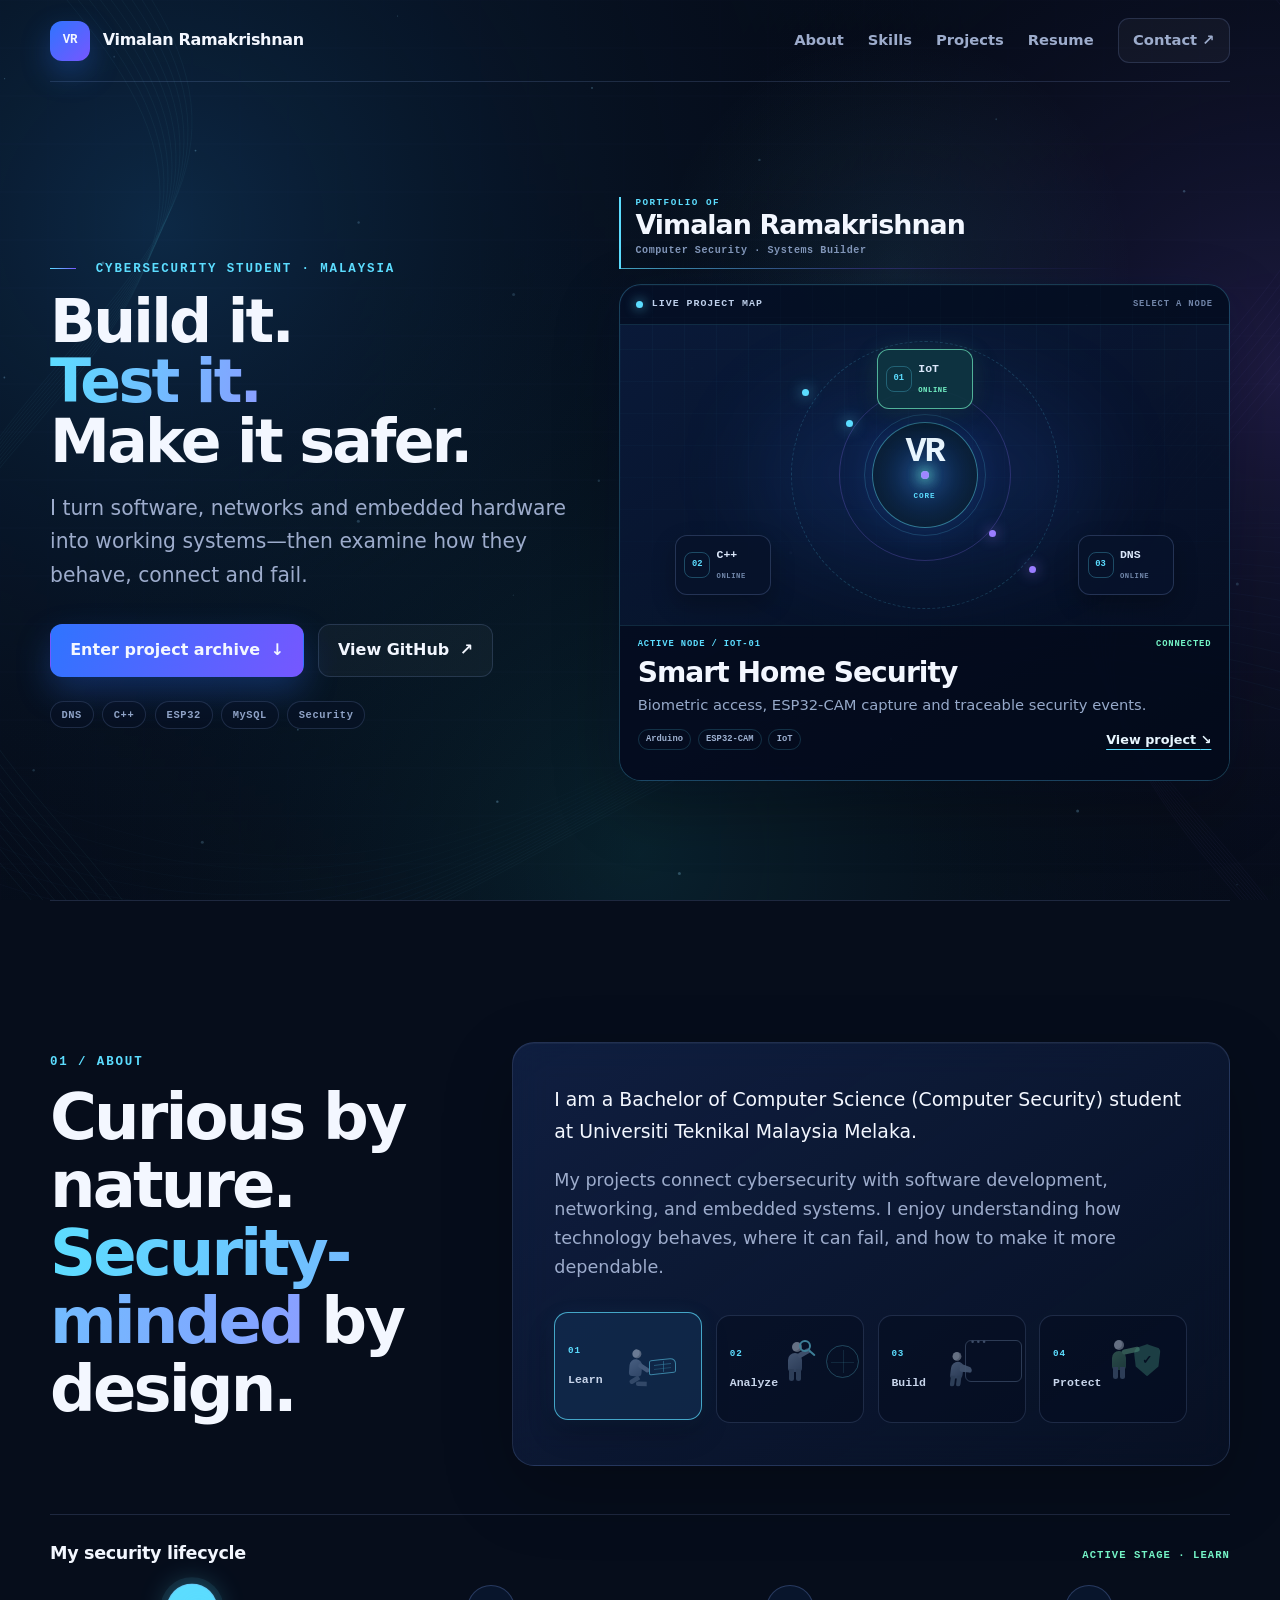
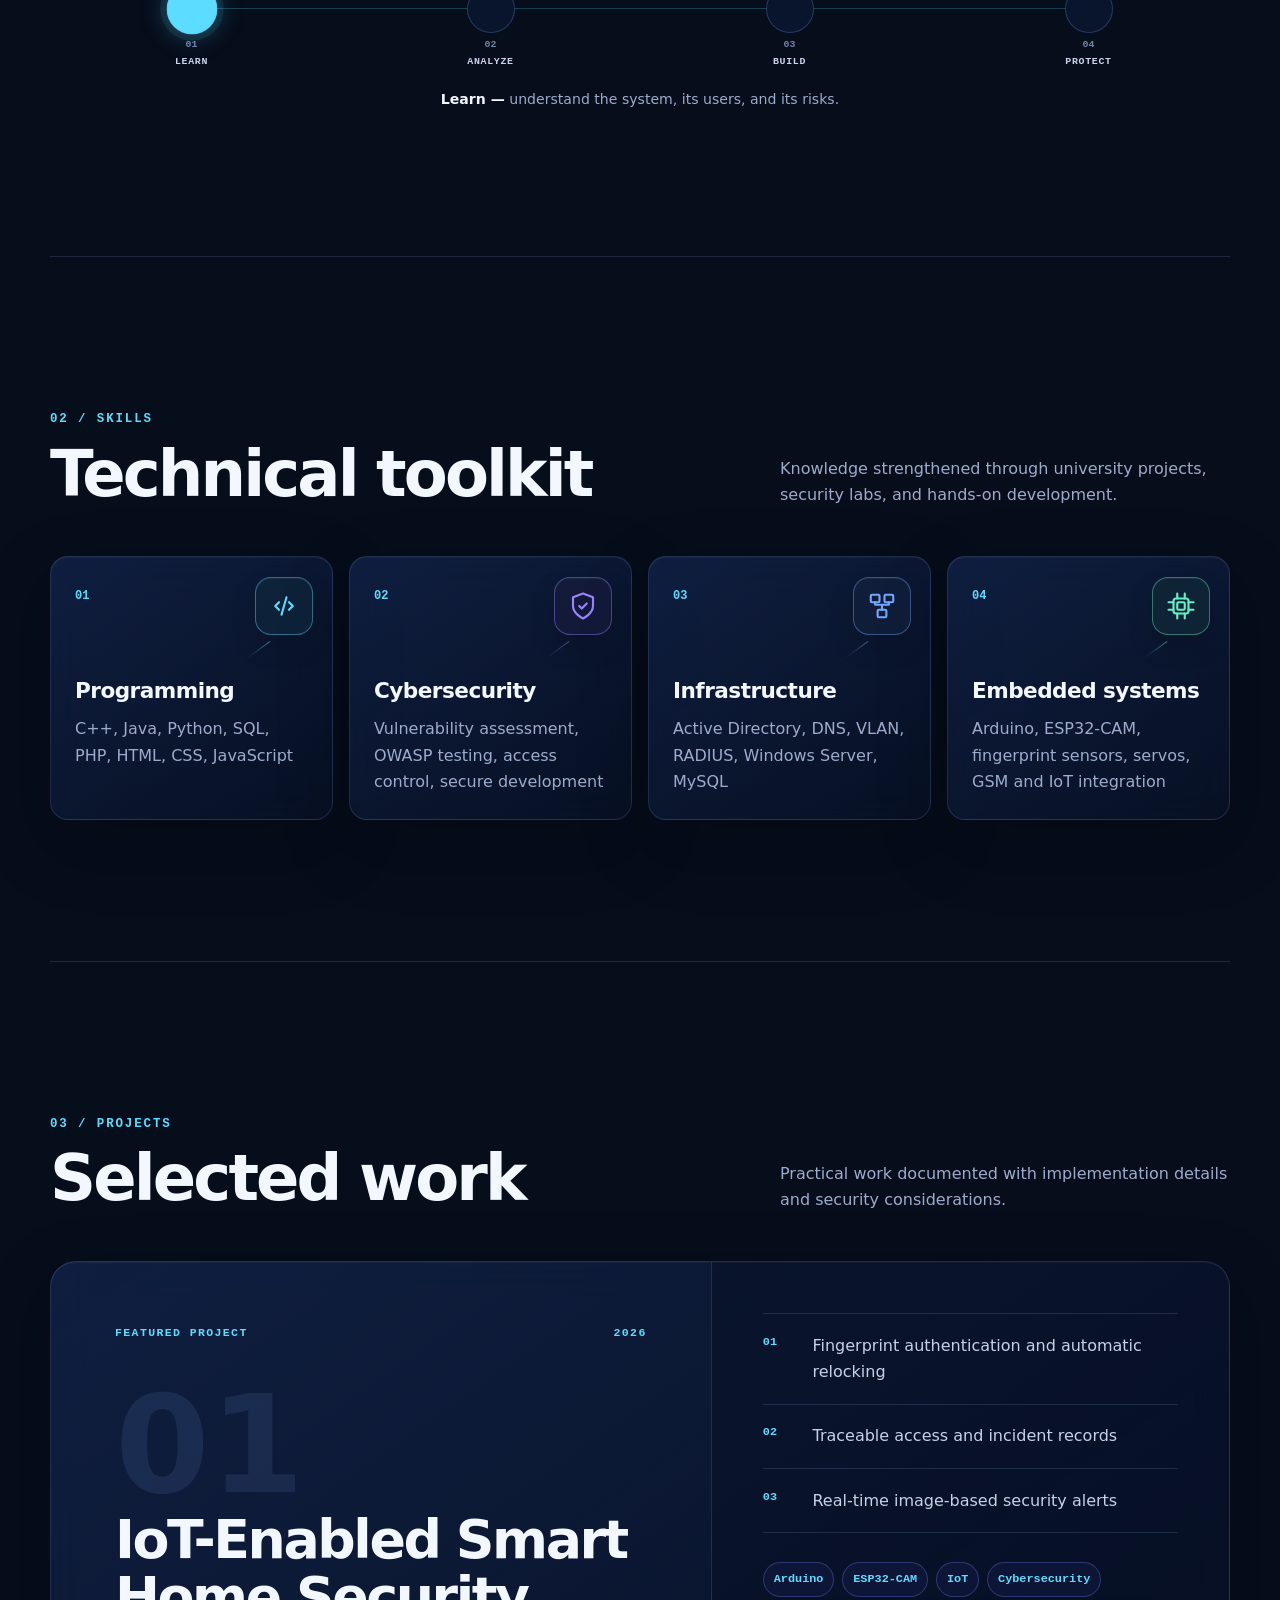
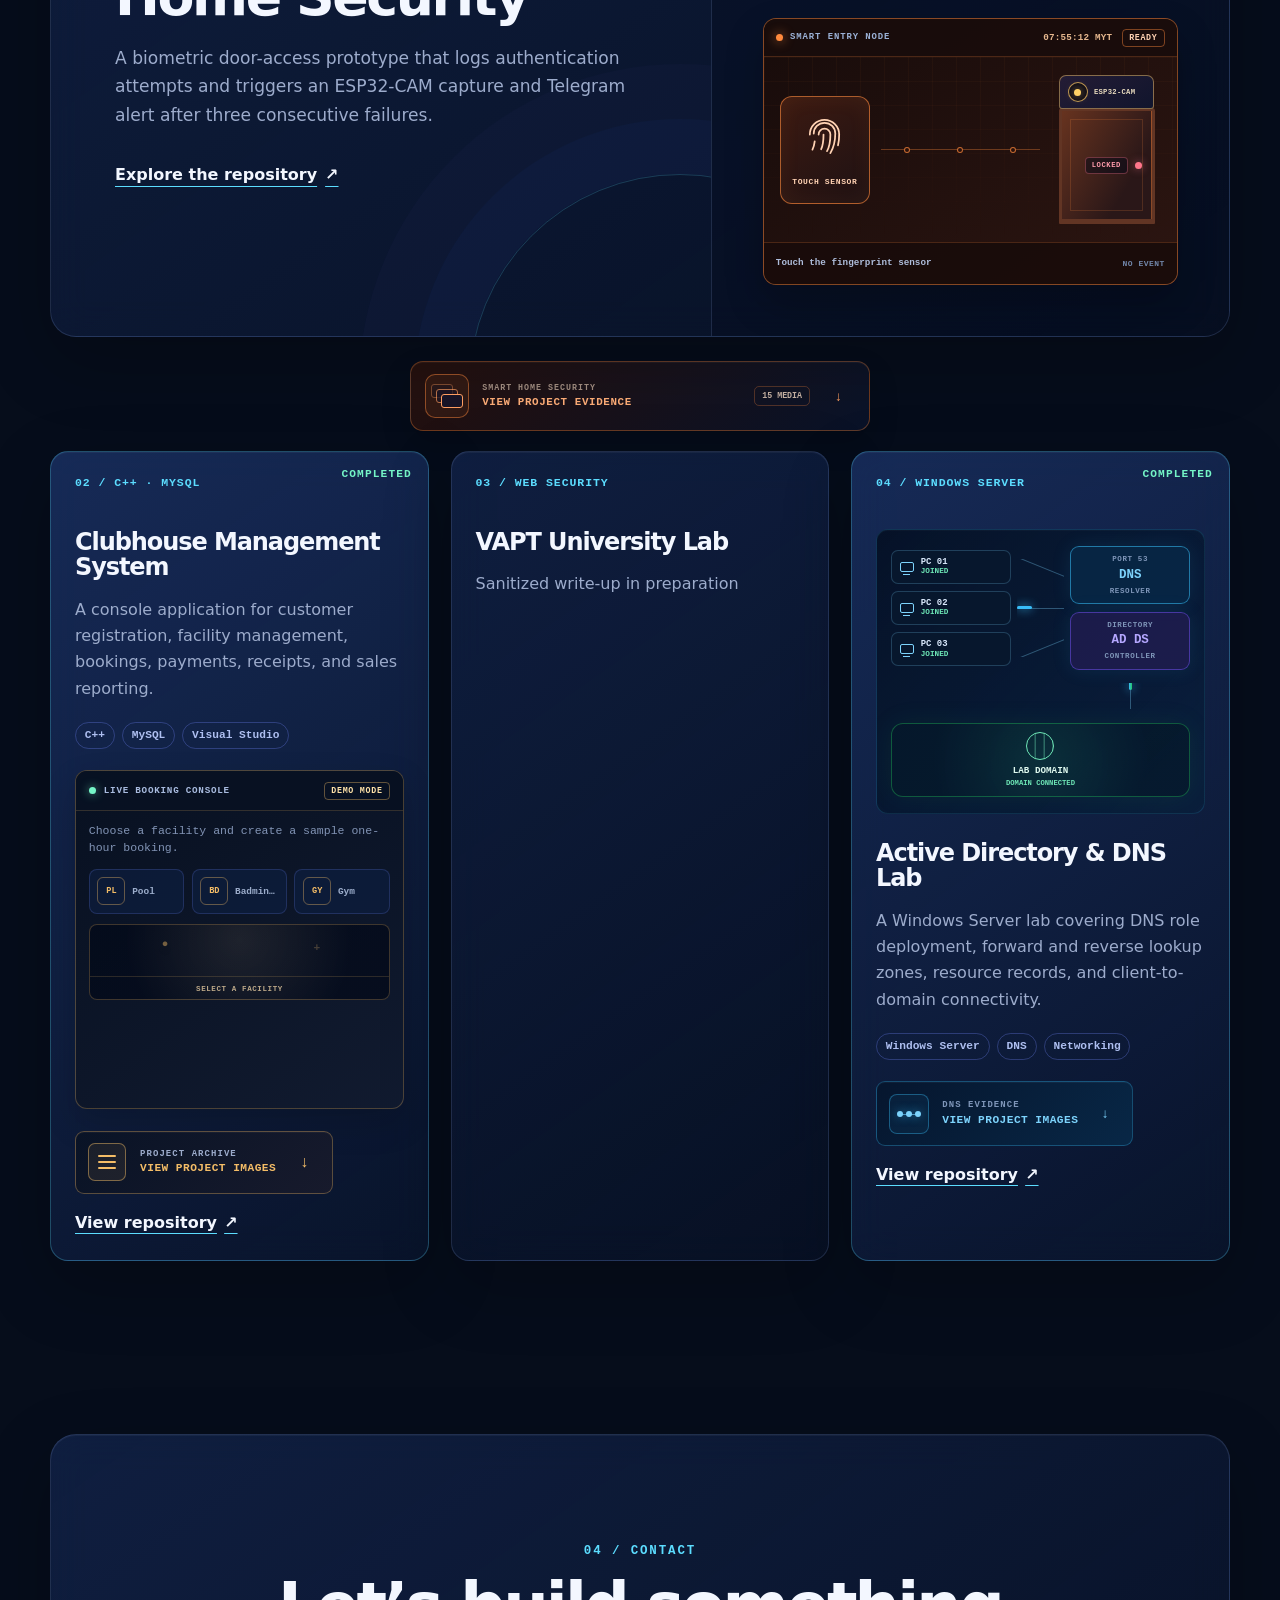
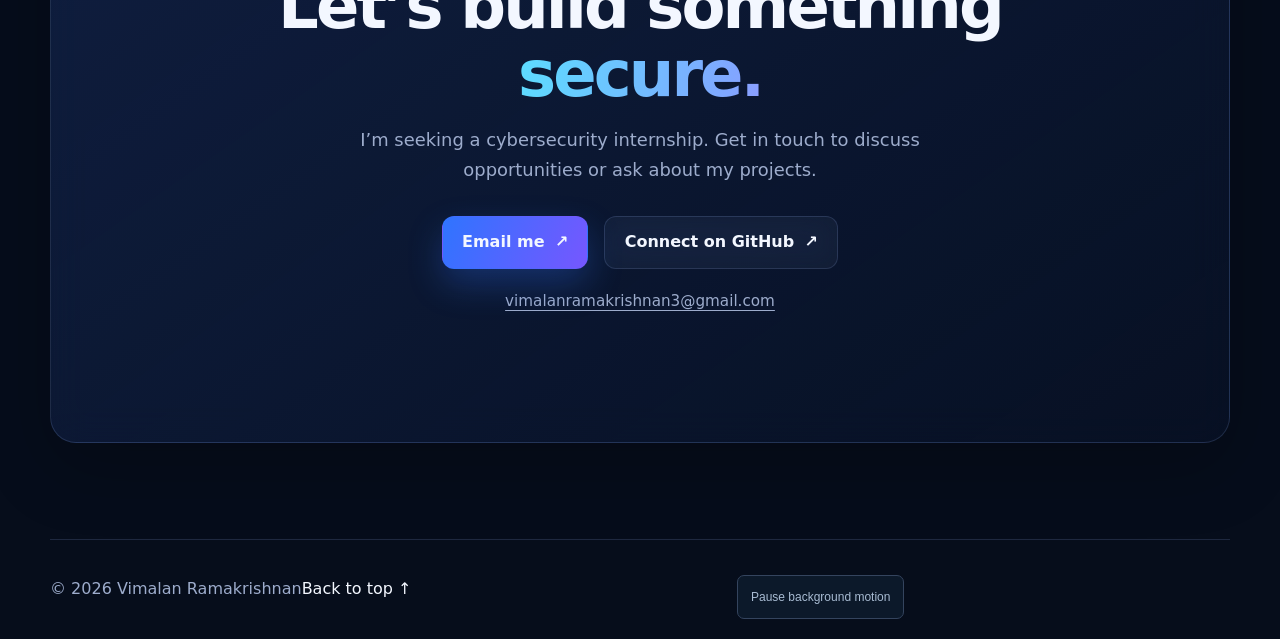
==== commit 96c6896b: "Live clock" ====
--- a/index.html
+++ b/index.html
@@ -12,7 +12,9 @@
     <link rel="stylesheet" href="email-flight.css?v=31" />
   <link rel="stylesheet" href="animated-background.css?v=33" />
 <script src="animated-background.js?v=33" defer></script>
-</head>
+    <link rel="stylesheet" href="live-clock.css?v=34" />
+    <script src="live-clock.js?v=34" defer></script>
+  </head>
   <body>
     <a class="skip-link" href="#main">Skip to content</a>
     <div class="ambient ambient-one" aria-hidden="true"></div>
@@ -191,6 +193,7 @@
             <div class="smart-access-demo" id="smart-access-demo">
               <div class="smart-access-head">
                 <span><i aria-hidden="true"></i> SMART ENTRY NODE</span>
+                <time class="smart-access-clock" id="smart-access-clock" aria-label="Current Malaysia time">--:--:-- MYT</time>
                 <b id="smart-access-state">READY</b>
               </div>
               <div class="smart-access-scene">
--- a/live-clock.css
+++ b/live-clock.css
@@ -0,0 +1,11 @@
+.smart-access-head { flex-wrap: wrap; padding-top: .5rem; padding-bottom: .5rem; }
+.smart-access-clock {
+  margin-left: auto;
+  color: #e6b88f;
+  font: 600 .58rem/1.2 ui-monospace, SFMono-Regular, Consolas, monospace;
+  font-variant-numeric: tabular-nums;
+  letter-spacing: .02em;
+  white-space: nowrap;
+  flex-shrink: 0;
+}
+.smart-access-head > b { flex-shrink: 0; }
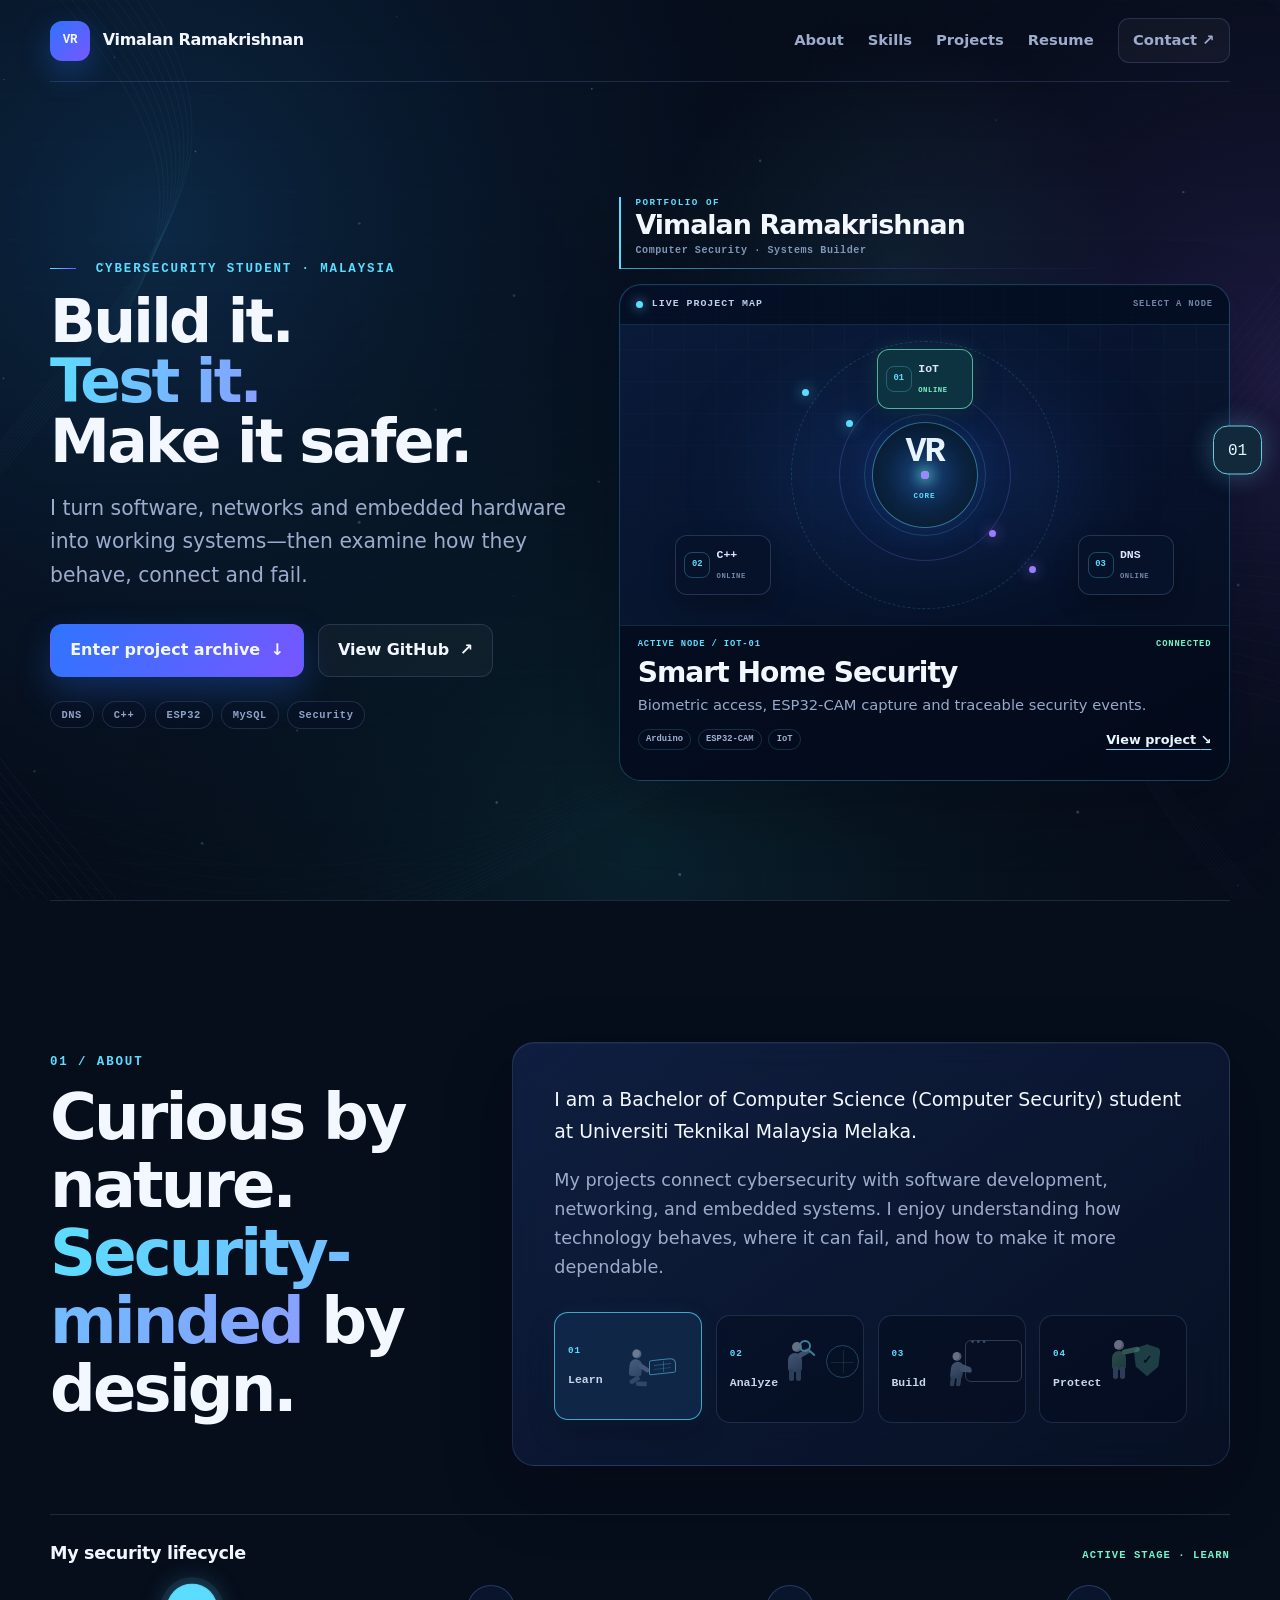
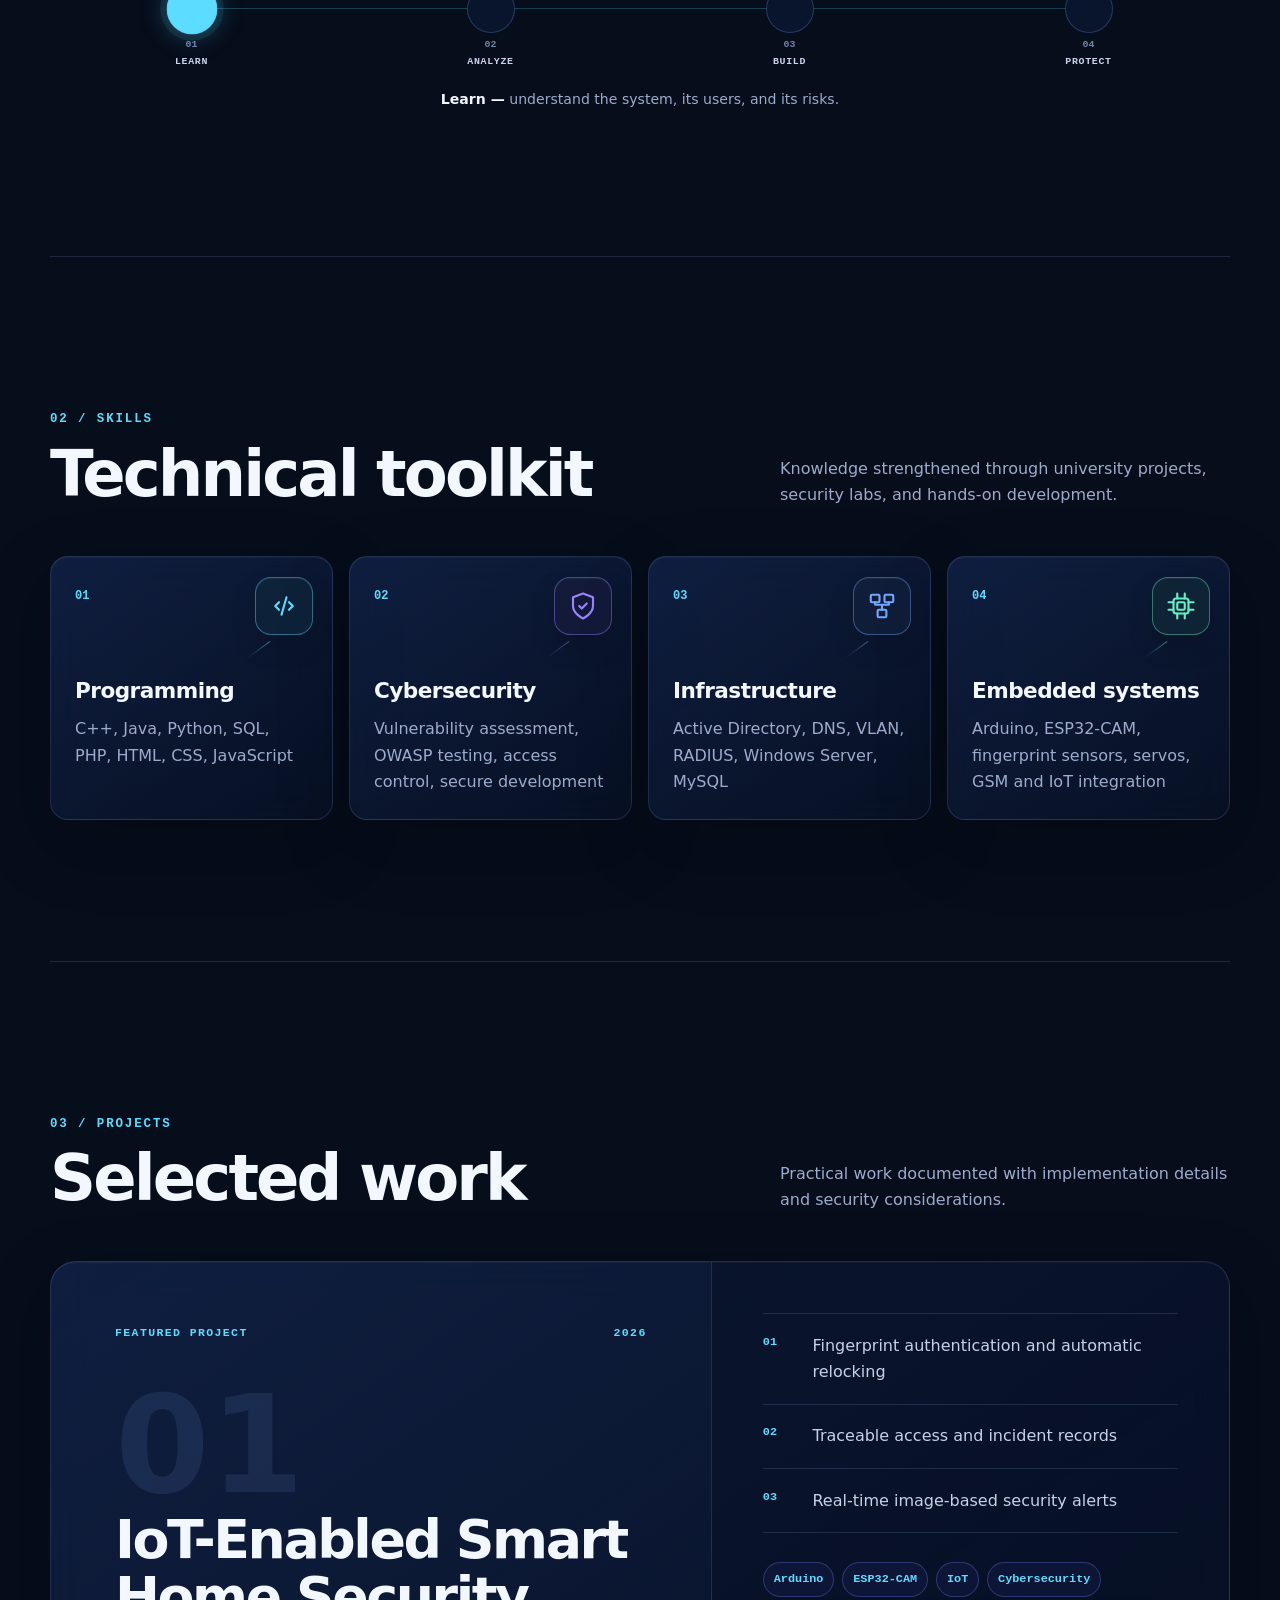
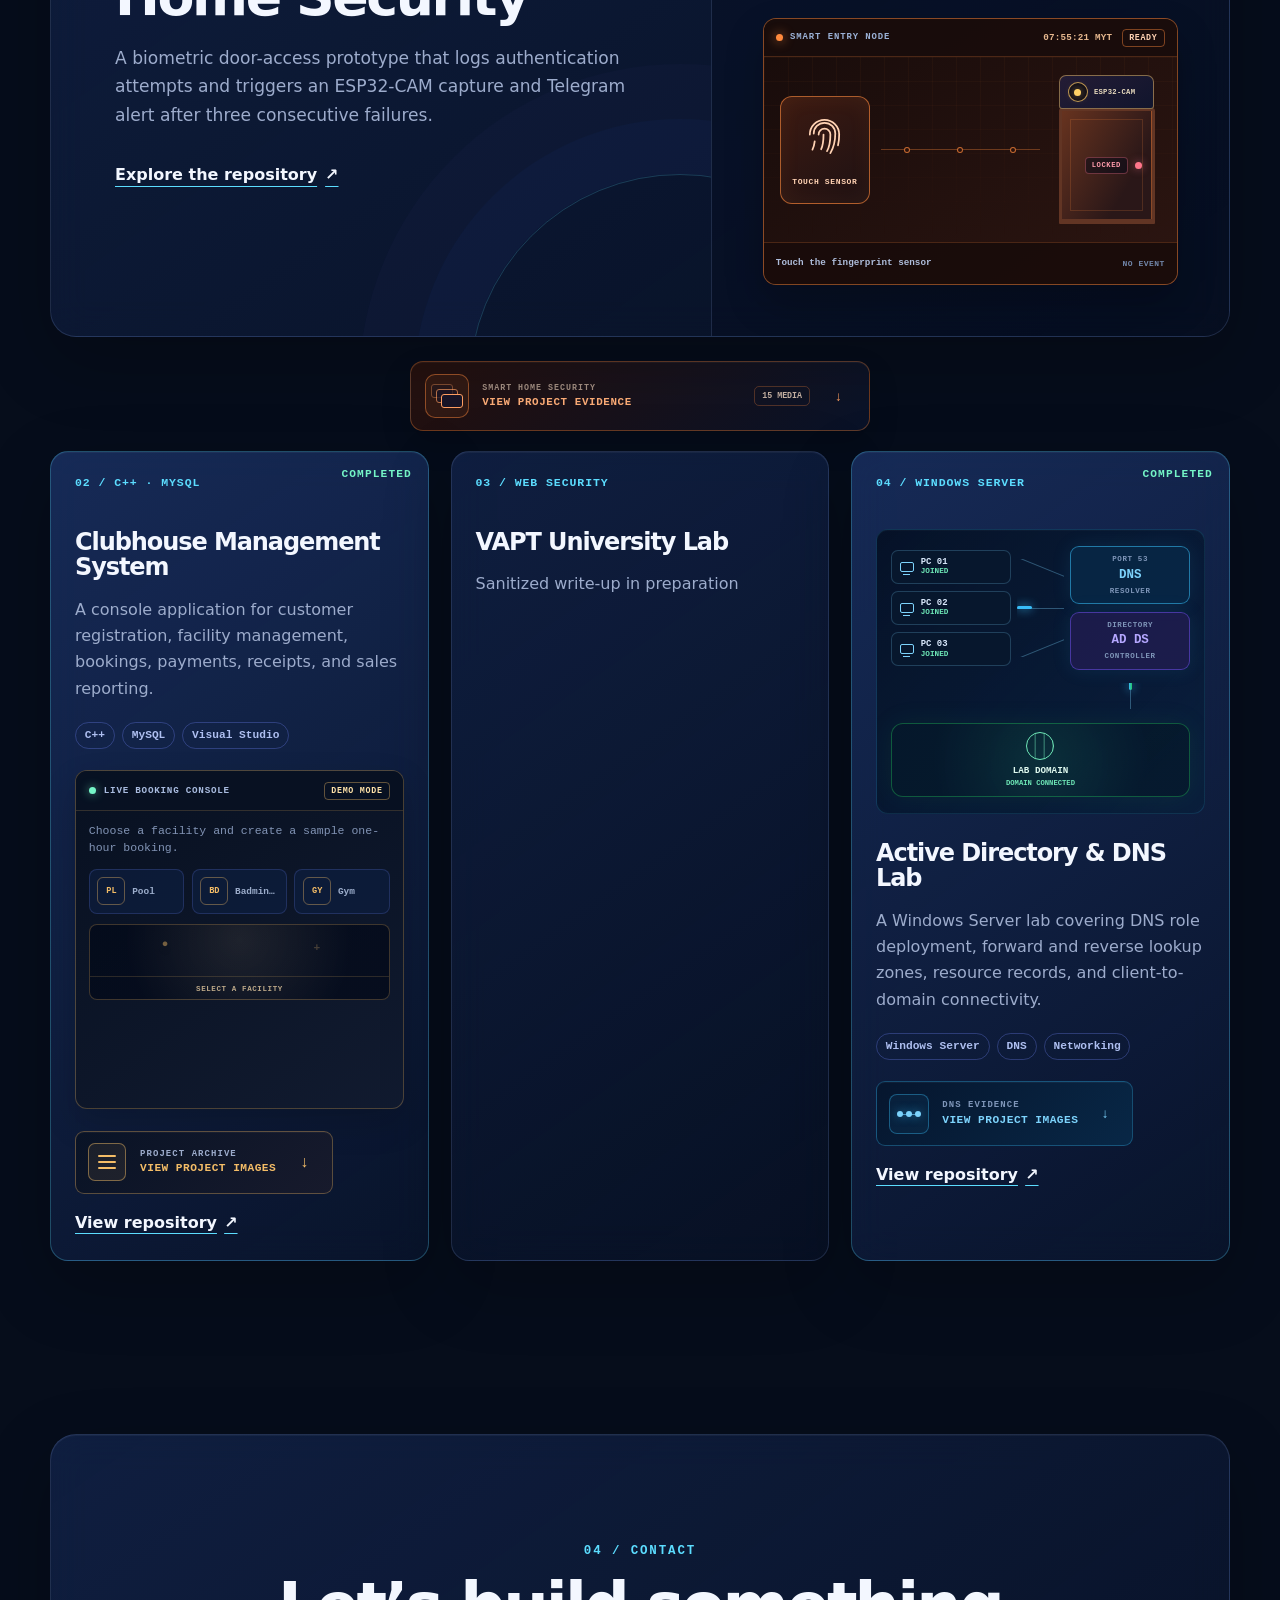
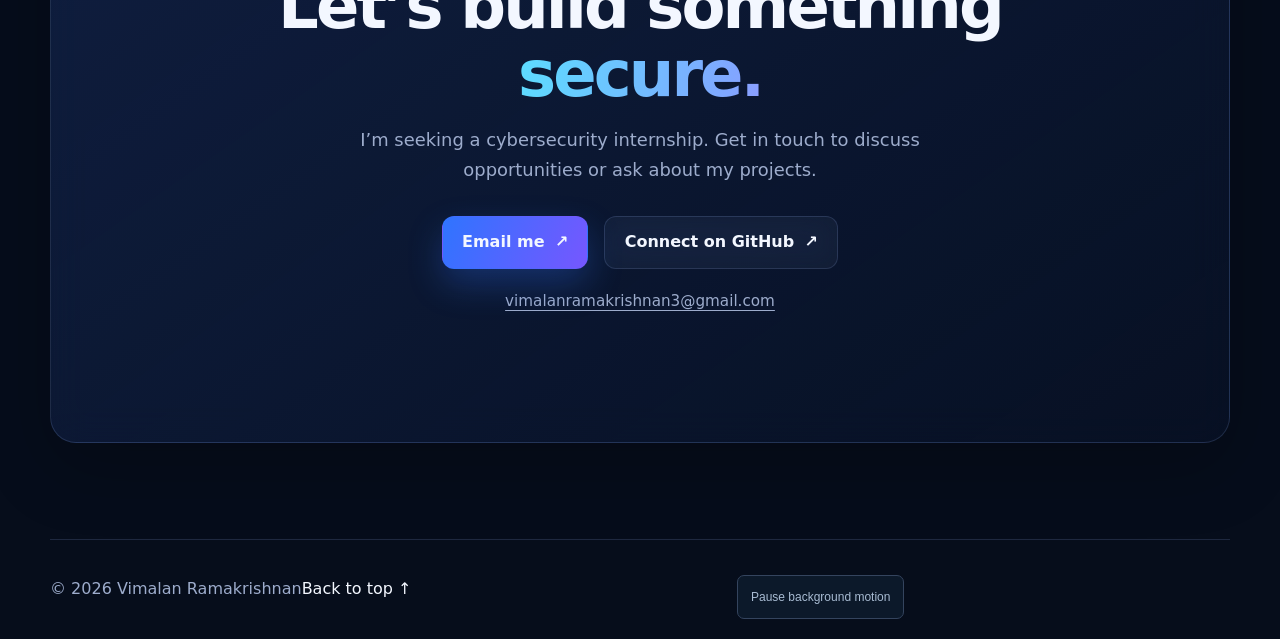
==== commit 4f457078: "Cloud scroll" ====
--- a/index.html
+++ b/index.html
@@ -14,6 +14,8 @@
 <script src="animated-background.js?v=33" defer></script>
     <link rel="stylesheet" href="live-clock.css?v=34" />
     <script src="live-clock.js?v=34" defer></script>
+    <link rel="stylesheet" href="section-cloud.css?v=35" />
+    <script src="section-cloud.js?v=35" defer></script>
   </head>
   <body>
     <a class="skip-link" href="#main">Skip to content</a>
--- a/section-cloud.css
+++ b/section-cloud.css
@@ -0,0 +1,25 @@
+.section-cloud {
+  position: fixed; right: max(18px, env(safe-area-inset-right)); top: 50%;
+  z-index: 20; pointer-events: none; opacity: 0;
+  transform: translateY(calc(-50% + 18px)) scale(.92); filter: blur(6px);
+  transition: opacity .65s ease, transform .7s cubic-bezier(.2,.8,.2,1), filter .65s ease;
+}
+.section-cloud.is-visible { opacity: 1; transform: translateY(-50%) scale(1); filter: blur(0); }
+.section-cloud::before {
+  content: ''; position: absolute; inset: -19px; border-radius: 50%; z-index: -1;
+  background: radial-gradient(ellipse, #85d9ff29, transparent 70%); filter: blur(9px);
+}
+.section-cloud-number {
+  display: grid; place-items: center; width: 49px; height: 49px;
+  color: #dffaff; font: 500 16px/1 ui-monospace, Consolas, monospace;
+  font-variant-numeric: tabular-nums; border: 1px solid #69cde0;
+  border-radius: 15px; background: #12293c; box-shadow: 0 0 28px #6bd9f32b;
+}
+.section-cloud-number.is-changing { animation: section-cloud-change .28s ease-out; }
+@keyframes section-cloud-change { from { opacity: .4; transform: translateY(6px); } to { opacity: 1; transform: translateY(0); } }
+@media(max-width: 700px) {
+  .section-cloud { right: max(9px, env(safe-area-inset-right)); }
+  .section-cloud-number { width: 37px; height: 40px; border-radius: 12px; font-size: 13px; }
+}
+@media(prefers-reduced-motion: reduce) { .section-cloud { transition: none; filter: none; } .section-cloud-number.is-changing { animation: none; } }
+@media print { .section-cloud { display: none; } }
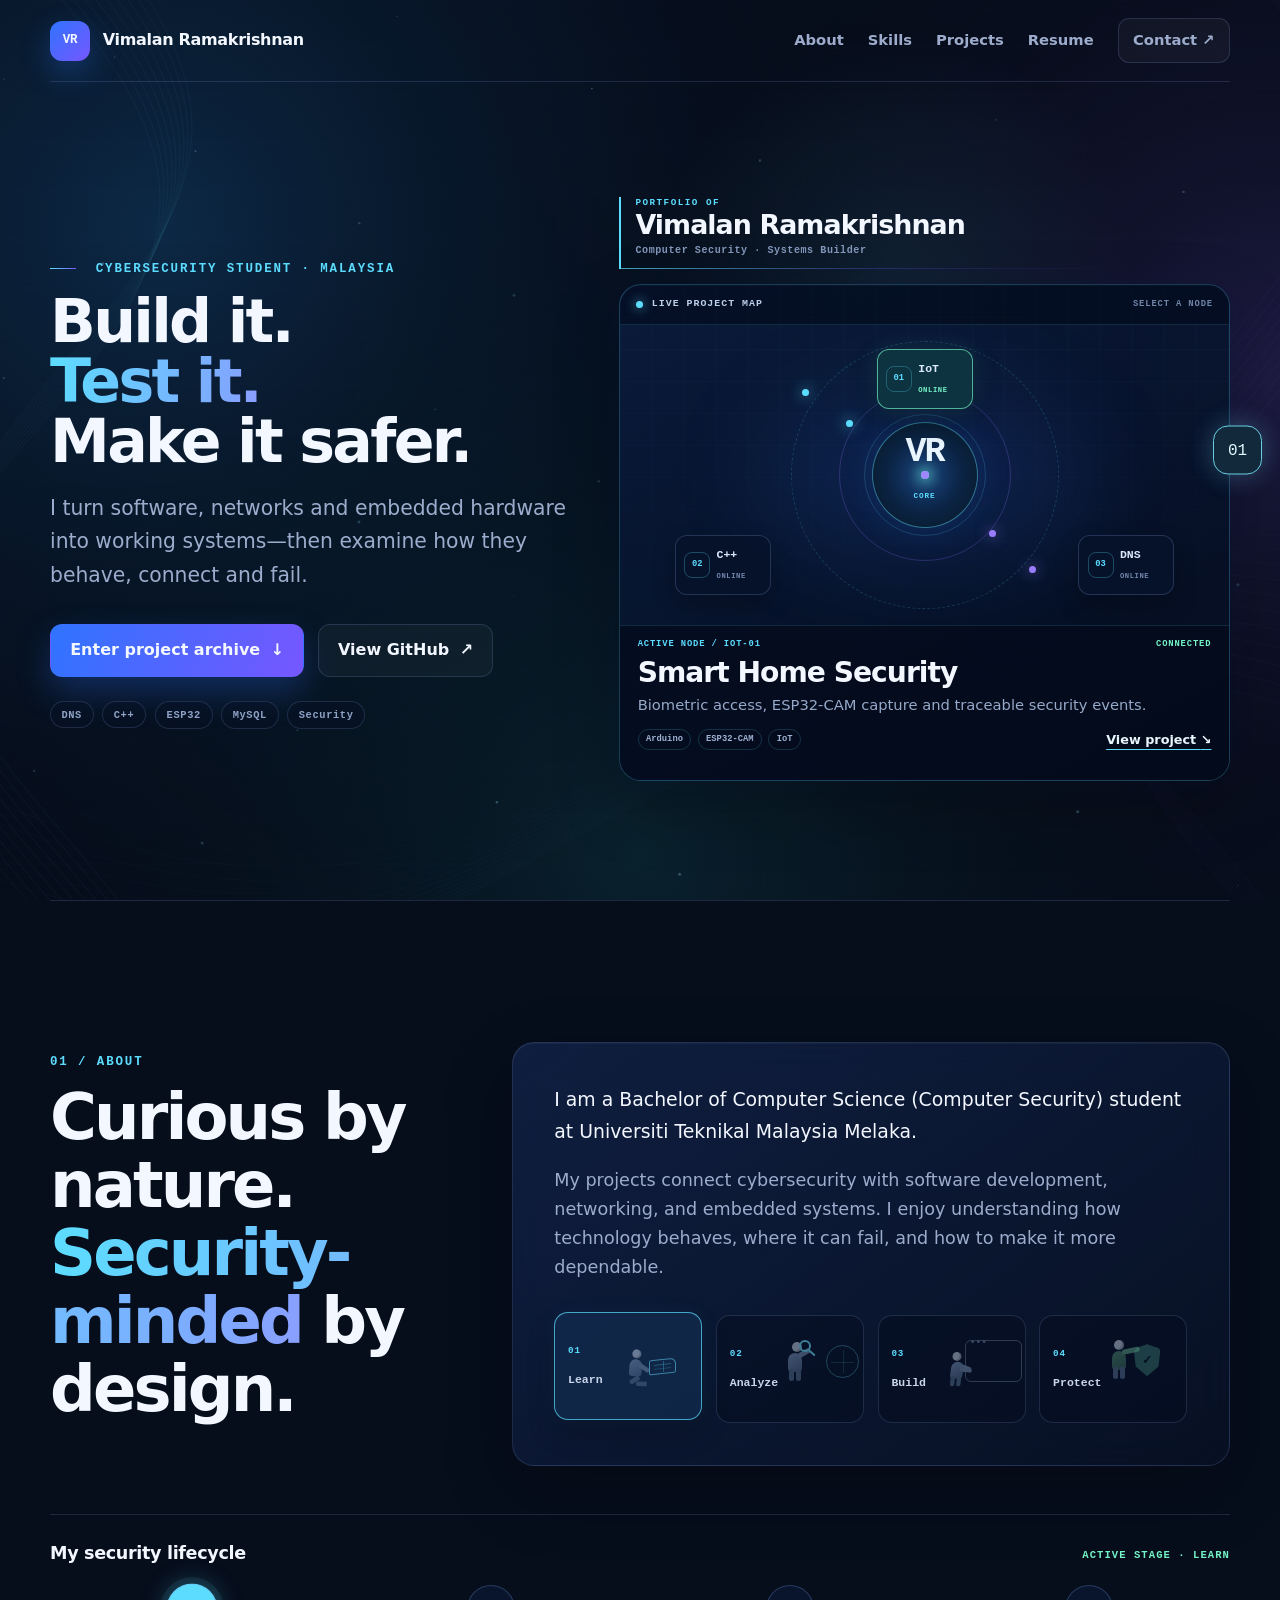
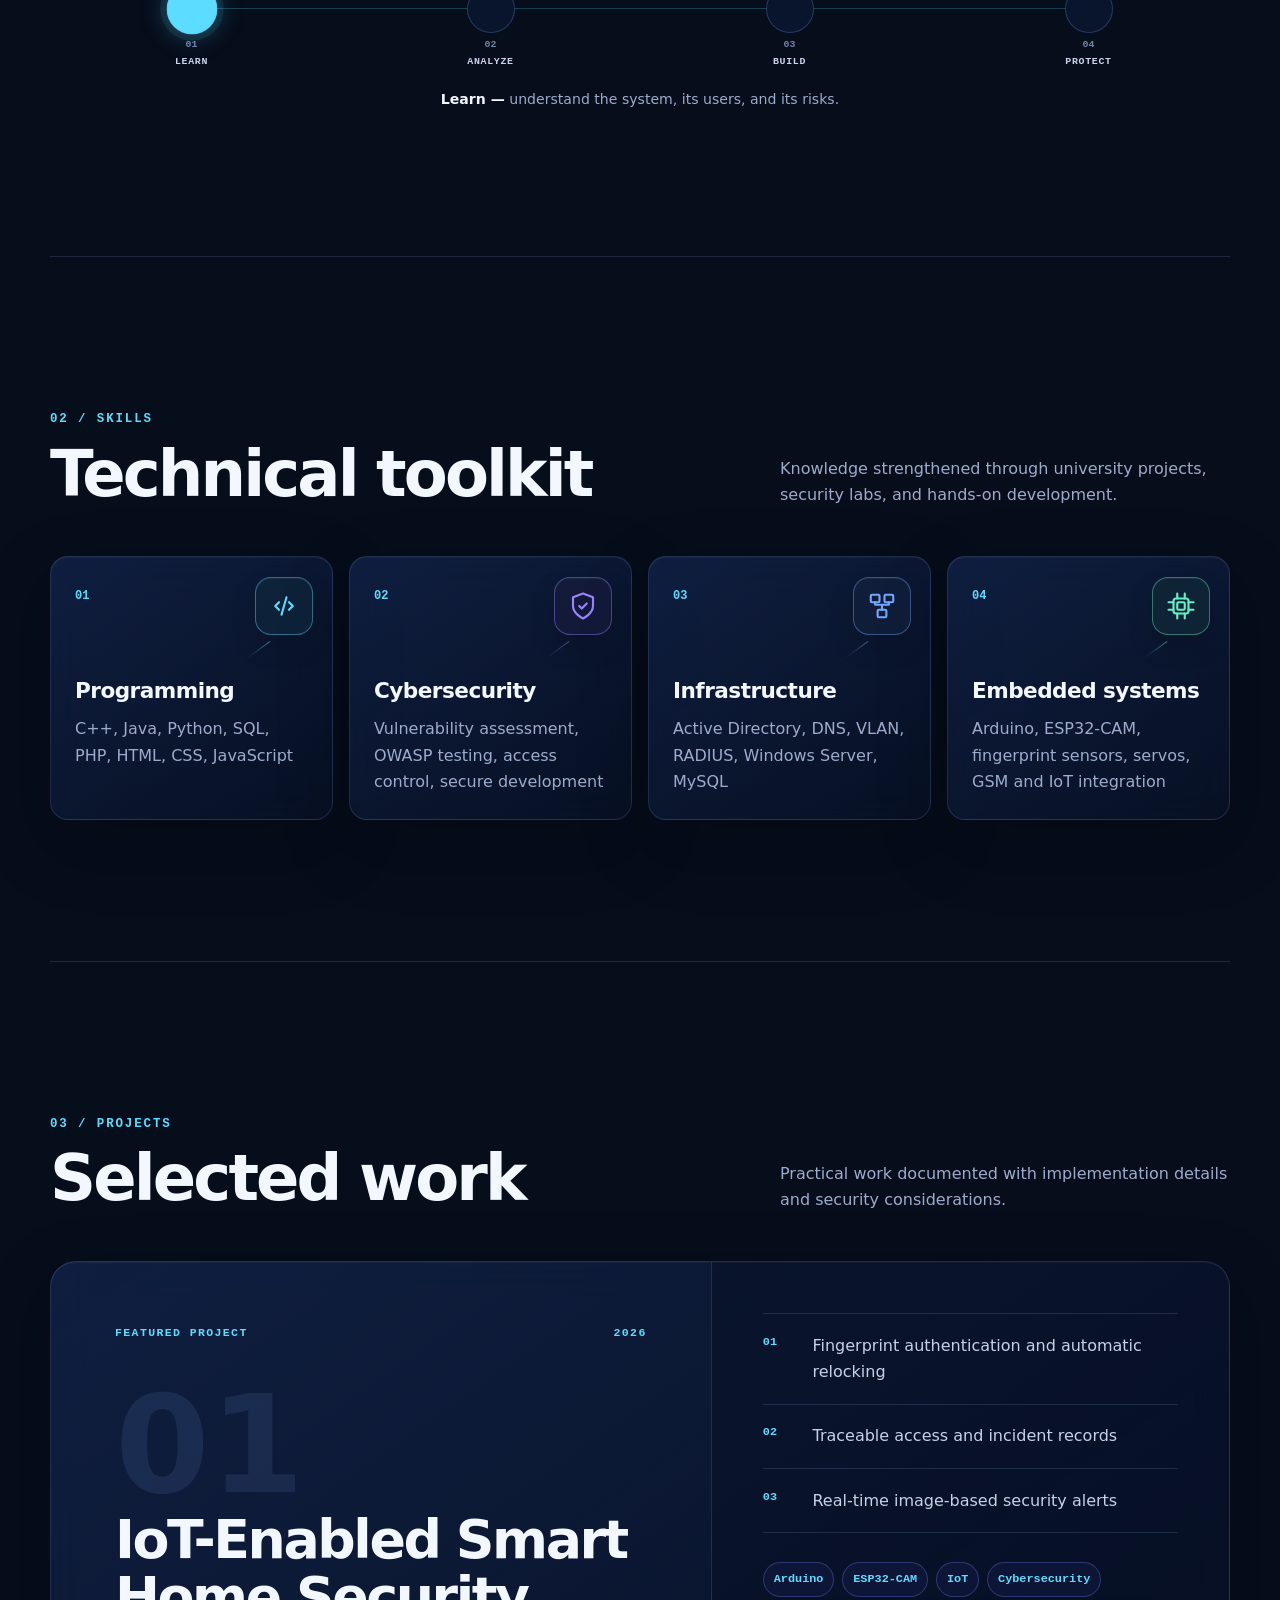
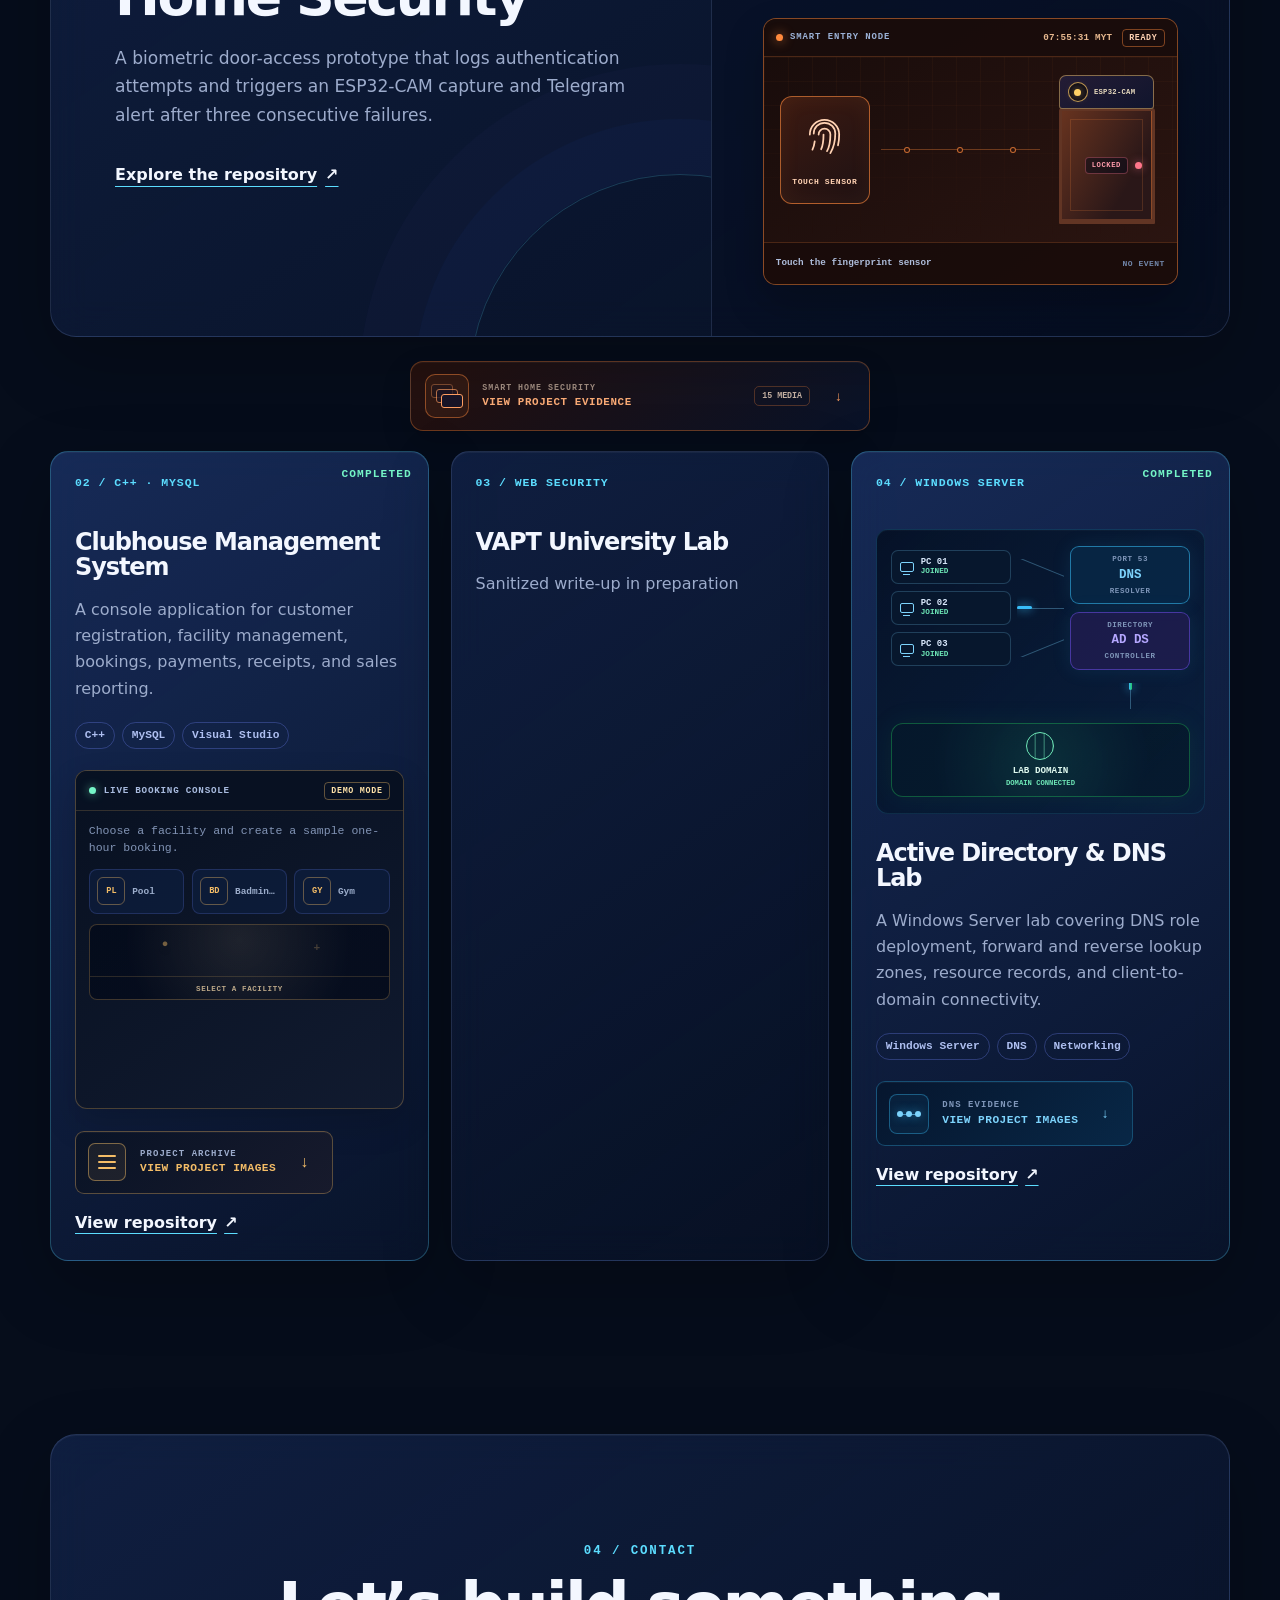
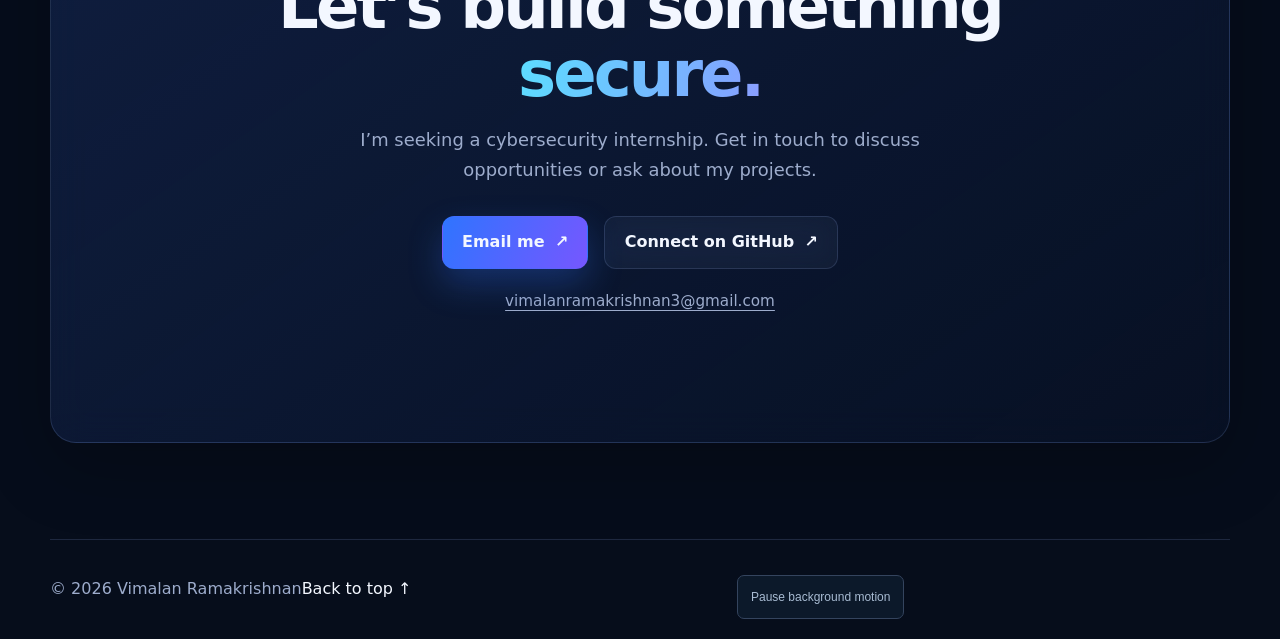
==== commit 9cbf7c47: "Hidden inspect" ====
--- a/index.html
+++ b/index.html
@@ -7,7 +7,7 @@
     <meta name="theme-color" content="#050b19" />
     <title>Vimalan Ramakrishnan | Cybersecurity Portfolio</title>
     <script>if ('scrollRestoration' in history) history.scrollRestoration = 'manual';</script>
-    <link rel="stylesheet" href="styles.css?v=29-gallery-polish" />
+    <link rel="stylesheet" href="styles.css?v=36" />
     <link rel="stylesheet" href="gallery-polish.css?v=29" />
     <link rel="stylesheet" href="email-flight.css?v=31" />
   <link rel="stylesheet" href="animated-background.css?v=33" />
@@ -67,10 +67,9 @@
           <div class="project-orbit-stage">
             <div class="project-orbit-ring ring-outer" aria-hidden="true"></div>
             <div class="project-orbit-ring ring-inner" aria-hidden="true"></div>
-            <button class="orbit-hub" id="secret-name-trigger" type="button" aria-label="Portfolio core">
+            <button class="orbit-hub" id="core-control" type="button" aria-label="Portfolio core">
               <strong>VR</strong><small>CORE</small>
-              <span class="secret-name" id="secret-name" aria-hidden="true">Boyopa</span>
-              <span class="secret-fireworks" aria-hidden="true"><i></i><i></i><i></i><i></i><i></i><i></i><i></i><i></i><i></i><i></i><i></i><i></i></span>
+              <span class="core-particles" aria-hidden="true"><i></i><i></i><i></i><i></i><i></i><i></i><i></i><i></i><i></i><i></i><i></i><i></i></span>
             </button>
             <button class="project-node node-iot active" type="button" data-project="iot" data-code="IOT-01" data-title="Smart Home Security" data-copy="Biometric access, ESP32-CAM capture and traceable security events." data-tags="Arduino|ESP32-CAM|IoT" data-target="#smart-home-project" aria-pressed="true"><b>01</b><span>IoT</span><small>ONLINE</small></button>
             <button class="project-node node-club" type="button" data-project="clubhouse" data-code="APP-02" data-title="Clubhouse Management" data-copy="A complete C++ and MySQL workflow for facilities, bookings and payments." data-tags="C++|MySQL|Systems" data-target="#clubhouse-project" aria-pressed="false"><b>02</b><span>C++</span><small>ONLINE</small></button>
@@ -559,7 +558,7 @@
       <p id="email-flight-detail">Write to Vimalan Ramakrishnan</p>
       <button class="email-flight-cancel" type="button">Cancel</button>
     </dialog>
-    <script src="script.js?v=29-gallery-polish"></script>
+    <script src="script.js?v=36"></script>
     <script src="email-flight.js?v=31"></script>
   </body>
 </html>
--- a/styles.css
+++ b/styles.css
@@ -176,26 +176,26 @@
 .orbit-hub strong { top: 29%; color: #e9f6ff; letter-spacing: -.06em; font: 850 2.2rem/1 ui-monospace,monospace; transform: translateY(-50%); }
 .orbit-hub small { top: 68%; color: var(--cyan); letter-spacing: .12em; font: 750 .48rem/1 ui-monospace,monospace; }
 .orbit-hub:focus-visible { outline: 2px solid rgba(92,221,255,.72); outline-offset: 5px; }
-.secret-name { position: absolute; z-index: 8; top: 50%; left: 50%; color: #fff4cf; letter-spacing: .08em; font: 900 .9rem/1 ui-monospace,monospace; opacity: 0; pointer-events: none; text-shadow: 0 0 9px #ffbc5b,0 0 20px rgba(255,111,75,.8); transform: translate(-50%,-50%) scale(.65); }
-.secret-fireworks,.secret-fireworks i { position: absolute; z-index: 7; top: 50%; left: 50%; pointer-events: none; }
-.secret-fireworks i { --spark-x: 0px; --spark-y: -72px; width: 5px; height: 5px; margin: -2px; border-radius: 50%; background: #ffd05c; opacity: 0; box-shadow: 0 0 8px currentColor; }
-.secret-fireworks i:nth-child(2) { --spark-x: 38px; --spark-y: -62px; background: #ff7b62; }
-.secret-fireworks i:nth-child(3) { --spark-x: 68px; --spark-y: -30px; background: #7ef4ff; }
-.secret-fireworks i:nth-child(4) { --spark-x: 76px; --spark-y: 5px; background: #a28aff; }
-.secret-fireworks i:nth-child(5) { --spark-x: 58px; --spark-y: 48px; background: #75f5c7; }
-.secret-fireworks i:nth-child(6) { --spark-x: 24px; --spark-y: 70px; background: #ffd05c; }
-.secret-fireworks i:nth-child(7) { --spark-x: -20px; --spark-y: 72px; background: #ff7b62; }
-.secret-fireworks i:nth-child(8) { --spark-x: -58px; --spark-y: 48px; background: #7ef4ff; }
-.secret-fireworks i:nth-child(9) { --spark-x: -76px; --spark-y: 9px; background: #a28aff; }
-.secret-fireworks i:nth-child(10) { --spark-x: -68px; --spark-y: -30px; background: #75f5c7; }
-.secret-fireworks i:nth-child(11) { --spark-x: -38px; --spark-y: -62px; background: #ffd05c; }
-.secret-fireworks i:nth-child(12) { --spark-x: 45px; --spark-y: 54px; background: #ff7b62; }
-.orbit-hub.secret-revealed strong,.orbit-hub.secret-revealed small { opacity: 0; transform: translateY(-50%) scale(.7); }
-.orbit-hub.secret-revealed .secret-name { animation: secret-name-reveal 2.55s ease both; }
-.orbit-hub.secret-revealed .secret-fireworks i { animation: secret-firework-burst .78s cubic-bezier(.17,.67,.24,1) both; }
-.orbit-hub.secret-revealed .secret-fireworks i:nth-child(2n) { animation-delay: .07s; }
-.orbit-hub.secret-revealed .secret-fireworks i:nth-child(3n) { animation-delay: .13s; }
-.orbit-hub.secret-revealed::after { content: ""; position: absolute; z-index: 6; inset: 50%; border: 1px solid #ffd05c; border-radius: 50%; opacity: 0; animation: secret-firework-ring .75s ease-out both; }
+.core-label { position: absolute; z-index: 8; top: 50%; left: 50%; color: #fff4cf; letter-spacing: .08em; font: 900 .9rem/1 ui-monospace,monospace; opacity: 0; pointer-events: none; text-shadow: 0 0 9px #ffbc5b,0 0 20px rgba(255,111,75,.8); transform: translate(-50%,-50%) scale(.65); }
+.core-particles,.core-particles i { position: absolute; z-index: 7; top: 50%; left: 50%; pointer-events: none; }
+.core-particles i { --spark-x: 0px; --spark-y: -72px; width: 5px; height: 5px; margin: -2px; border-radius: 50%; background: #ffd05c; opacity: 0; box-shadow: 0 0 8px currentColor; }
+.core-particles i:nth-child(2) { --spark-x: 38px; --spark-y: -62px; background: #ff7b62; }
+.core-particles i:nth-child(3) { --spark-x: 68px; --spark-y: -30px; background: #7ef4ff; }
+.core-particles i:nth-child(4) { --spark-x: 76px; --spark-y: 5px; background: #a28aff; }
+.core-particles i:nth-child(5) { --spark-x: 58px; --spark-y: 48px; background: #75f5c7; }
+.core-particles i:nth-child(6) { --spark-x: 24px; --spark-y: 70px; background: #ffd05c; }
+.core-particles i:nth-child(7) { --spark-x: -20px; --spark-y: 72px; background: #ff7b62; }
+.core-particles i:nth-child(8) { --spark-x: -58px; --spark-y: 48px; background: #7ef4ff; }
+.core-particles i:nth-child(9) { --spark-x: -76px; --spark-y: 9px; background: #a28aff; }
+.core-particles i:nth-child(10) { --spark-x: -68px; --spark-y: -30px; background: #75f5c7; }
+.core-particles i:nth-child(11) { --spark-x: -38px; --spark-y: -62px; background: #ffd05c; }
+.core-particles i:nth-child(12) { --spark-x: 45px; --spark-y: 54px; background: #ff7b62; }
+.orbit-hub.core-active strong,.orbit-hub.core-active small { opacity: 0; transform: translateY(-50%) scale(.7); }
+.orbit-hub.core-active .core-label { animation: core-label-in 2.55s ease both; }
+.orbit-hub.core-active .core-particles i { animation: core-particle-out .78s cubic-bezier(.17,.67,.24,1) both; }
+.orbit-hub.core-active .core-particles i:nth-child(2n) { animation-delay: .07s; }
+.orbit-hub.core-active .core-particles i:nth-child(3n) { animation-delay: .13s; }
+.orbit-hub.core-active::after { content: ""; position: absolute; z-index: 6; inset: 50%; border: 1px solid #ffd05c; border-radius: 50%; opacity: 0; animation: core-ring-out .75s ease-out both; }
 .project-node { position: absolute; z-index: 6; display: grid; grid-template-columns: auto 1fr; align-items: center; gap: .12rem .4rem; width: 96px; min-height: 60px; padding: .52rem; border: 1px solid rgba(157,185,255,.2); border-radius: 12px; background: rgba(7,19,43,.94); color: #dce8fb; text-align: left; cursor: pointer; box-shadow: 0 10px 25px rgba(0,0,0,.24); transition: transform .22s ease,border-color .22s ease,box-shadow .22s ease,background .22s ease; }
 .project-node:hover,.project-node:focus-visible { transform: translateY(-3px); border-color: rgba(92,221,255,.65); }
 .project-node.active { border-color: rgba(117,245,199,.66); background: rgba(14,53,65,.94); box-shadow: 0 0 24px rgba(117,245,199,.12),0 12px 28px rgba(0,0,0,.3); }
@@ -232,9 +232,9 @@
 @keyframes packet-to-project { 0%,15% { transform: translate(0,0); opacity: 0; } 25% { opacity: 1; } 75% { opacity: 1; } 90%,100% { transform: translate(150px,112px); opacity: 0; } }
 @keyframes orbit-readout-switch { from { opacity: .35; transform: translateY(7px); } to { opacity: 1; transform: translateY(0); } }
 @keyframes owner-line-arrive { from { opacity: 0; transform: scaleX(0); } to { opacity: 1; transform: scaleX(1); } }
-@keyframes secret-name-reveal { 0% { opacity: 0; transform: translate(-50%,-50%) scale(.62); } 12%,76% { opacity: 1; transform: translate(-50%,-50%) scale(1); } 100% { opacity: 0; transform: translate(-50%,-50%) scale(.82); } }
-@keyframes secret-firework-burst { 0% { opacity: 0; transform: translate(0,0) scale(.3); } 18% { opacity: 1; } 100% { opacity: 0; transform: translate(var(--spark-x),var(--spark-y)) scale(.9); } }
-@keyframes secret-firework-ring { 0% { inset: 50%; opacity: .9; } 100% { inset: -38px; opacity: 0; } }
+@keyframes core-label-in { 0% { opacity: 0; transform: translate(-50%,-50%) scale(.62); } 12%,76% { opacity: 1; transform: translate(-50%,-50%) scale(1); } 100% { opacity: 0; transform: translate(-50%,-50%) scale(.82); } }
+@keyframes core-particle-out { 0% { opacity: 0; transform: translate(0,0) scale(.3); } 18% { opacity: 1; } 100% { opacity: 0; transform: translate(var(--spark-x),var(--spark-y)) scale(.9); } }
+@keyframes core-ring-out { 0% { inset: 50%; opacity: .9; } 100% { inset: -38px; opacity: 0; } }
 
 .section { padding: clamp(5.5rem, 11vw, 9.5rem) 0; border-top: 1px solid var(--line); }
 .about { display: grid; grid-template-columns: .72fr 1.28fr; column-gap: clamp(2rem, 4.5vw, 3.6rem); row-gap: 2.6rem; align-items: start; }
@@ -1299,8 +1299,8 @@
   .hero-copy > *, .hero h1 span, .identity-card:hover .orbit-one, .identity-card:hover .orbit-two, .identity-card.scanning .identity-scan-line { animation: none !important; }
   .identity-card { transform: none !important; transition: none; }
   .ring-outer, .ring-inner, .orbit-hub::before, .hero-live-bar i, .orbit-packet, .project-orbit-console.node-switching .orbit-project-readout, .orbit-owner-heading::after { animation: none !important; }
-  .orbit-hub.secret-revealed .secret-name { animation: none !important; opacity: 1; transform: translate(-50%,-50%) scale(1); }
-  .orbit-hub.secret-revealed .secret-fireworks i, .orbit-hub.secret-revealed::after { animation: none !important; }
+  .orbit-hub.core-active .core-label { animation: none !important; opacity: 1; transform: translate(-50%,-50%) scale(1); }
+  .orbit-hub.core-active .core-particles i, .orbit-hub.core-active::after { animation: none !important; }
   .skill-grid article:hover .skill-icon { animation: none; }
   .skill-card.motion-active .skill-icon, .skill-motion *, .skill-motion::after { animation: none !important; }
   .facility-animation-stage *, .facility-animation-stage::after { animation-duration: .01ms !important; }
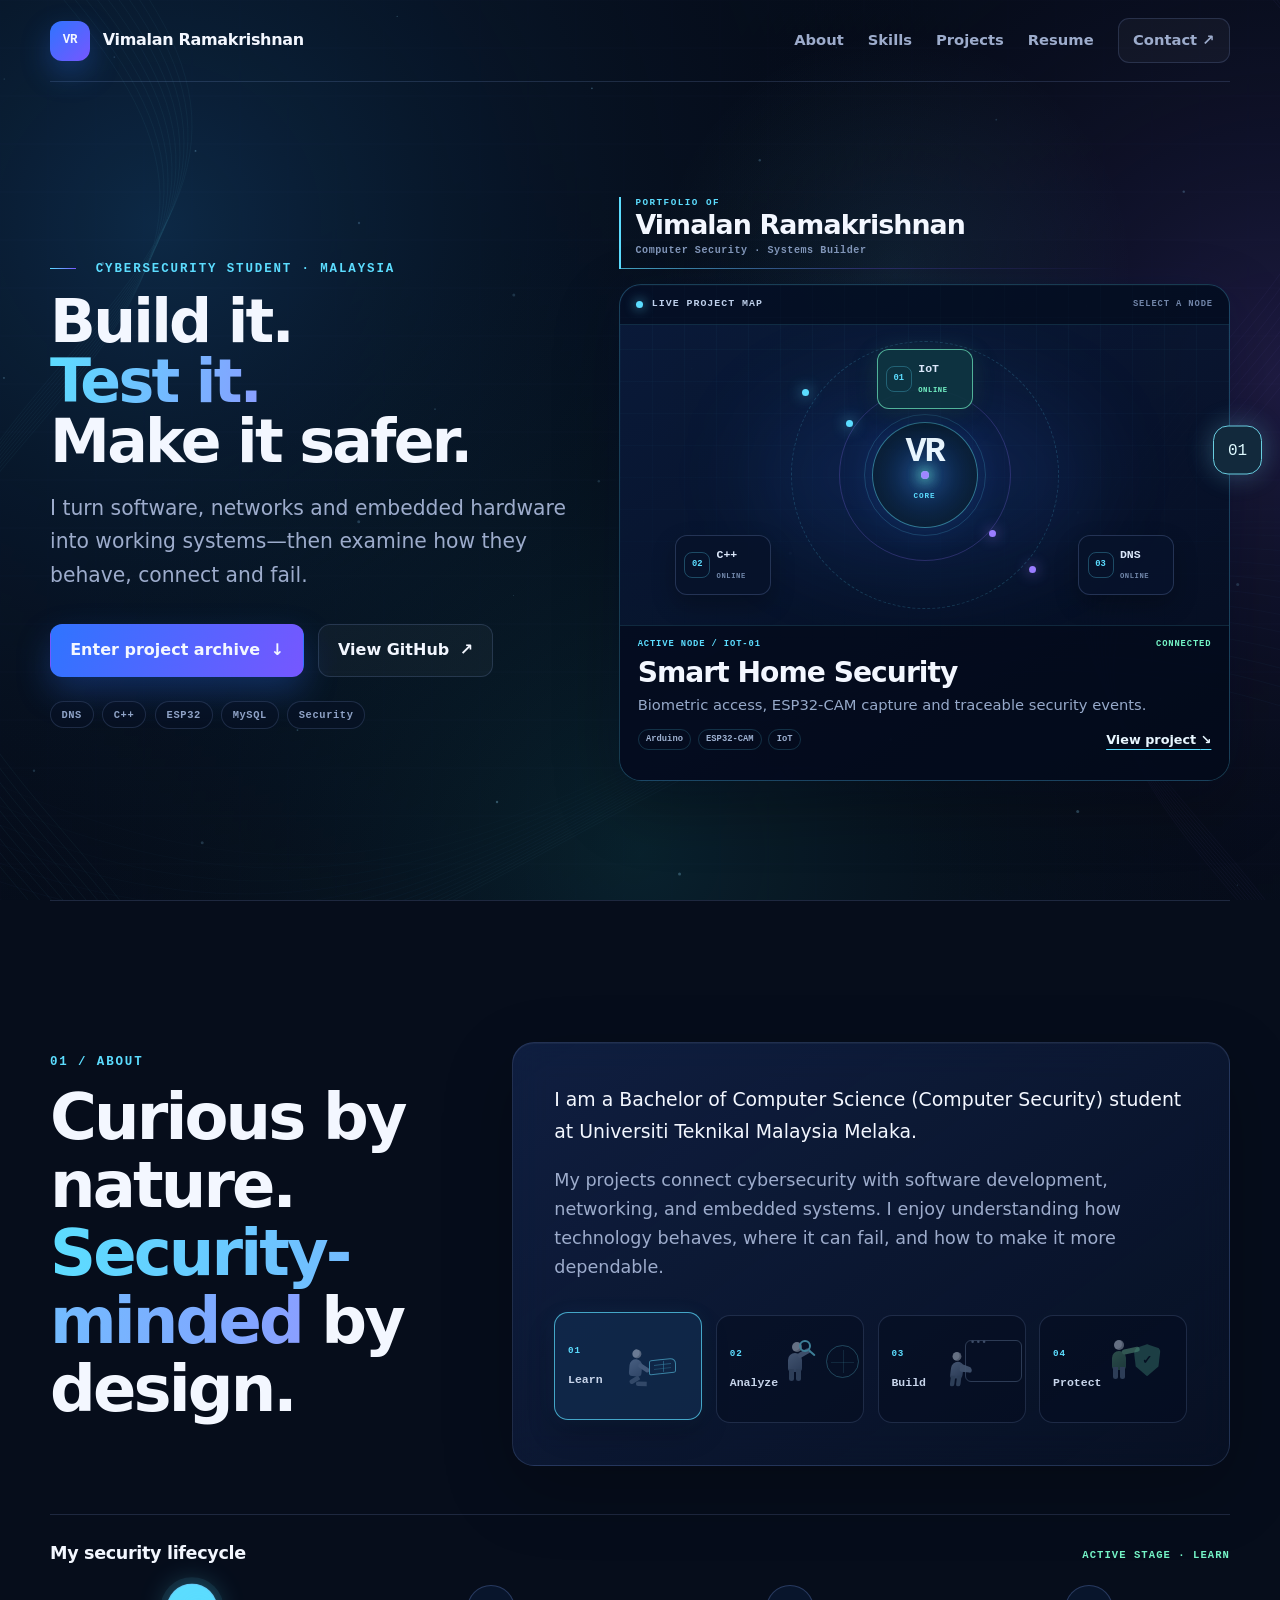
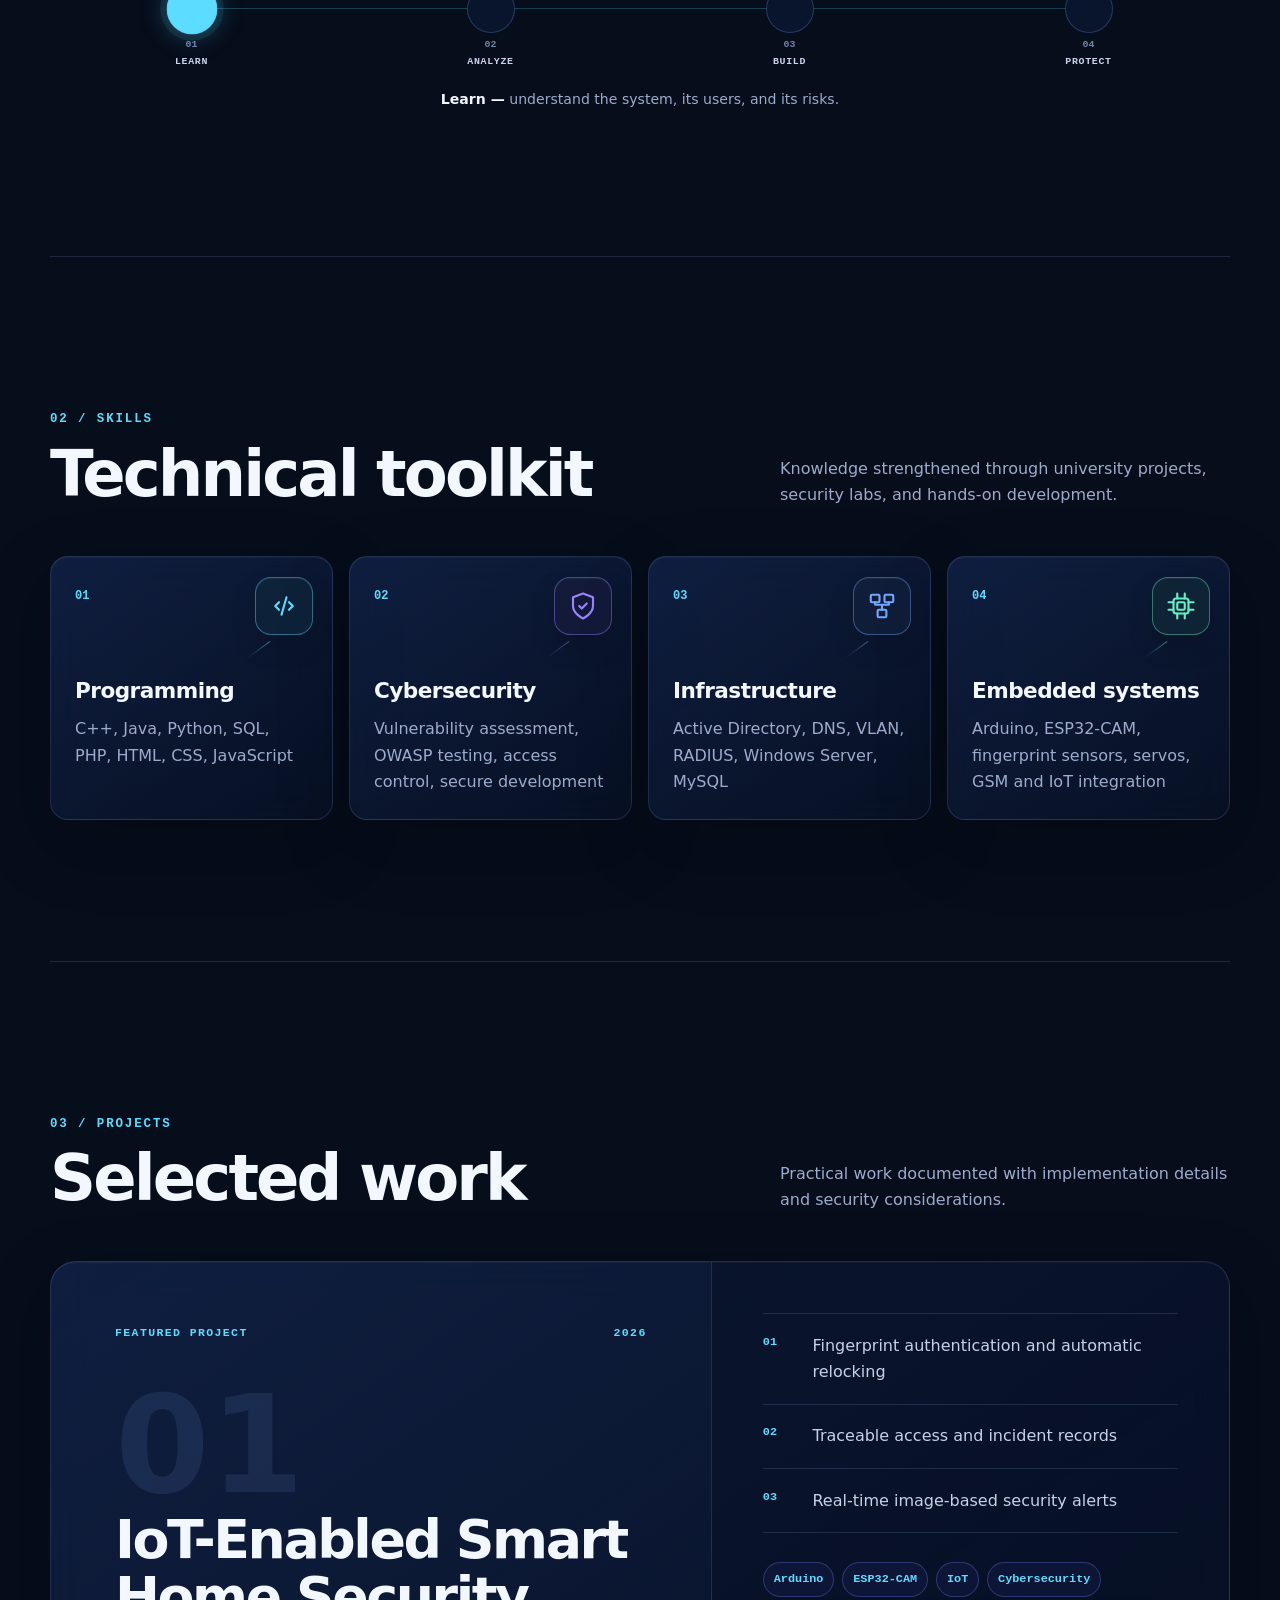
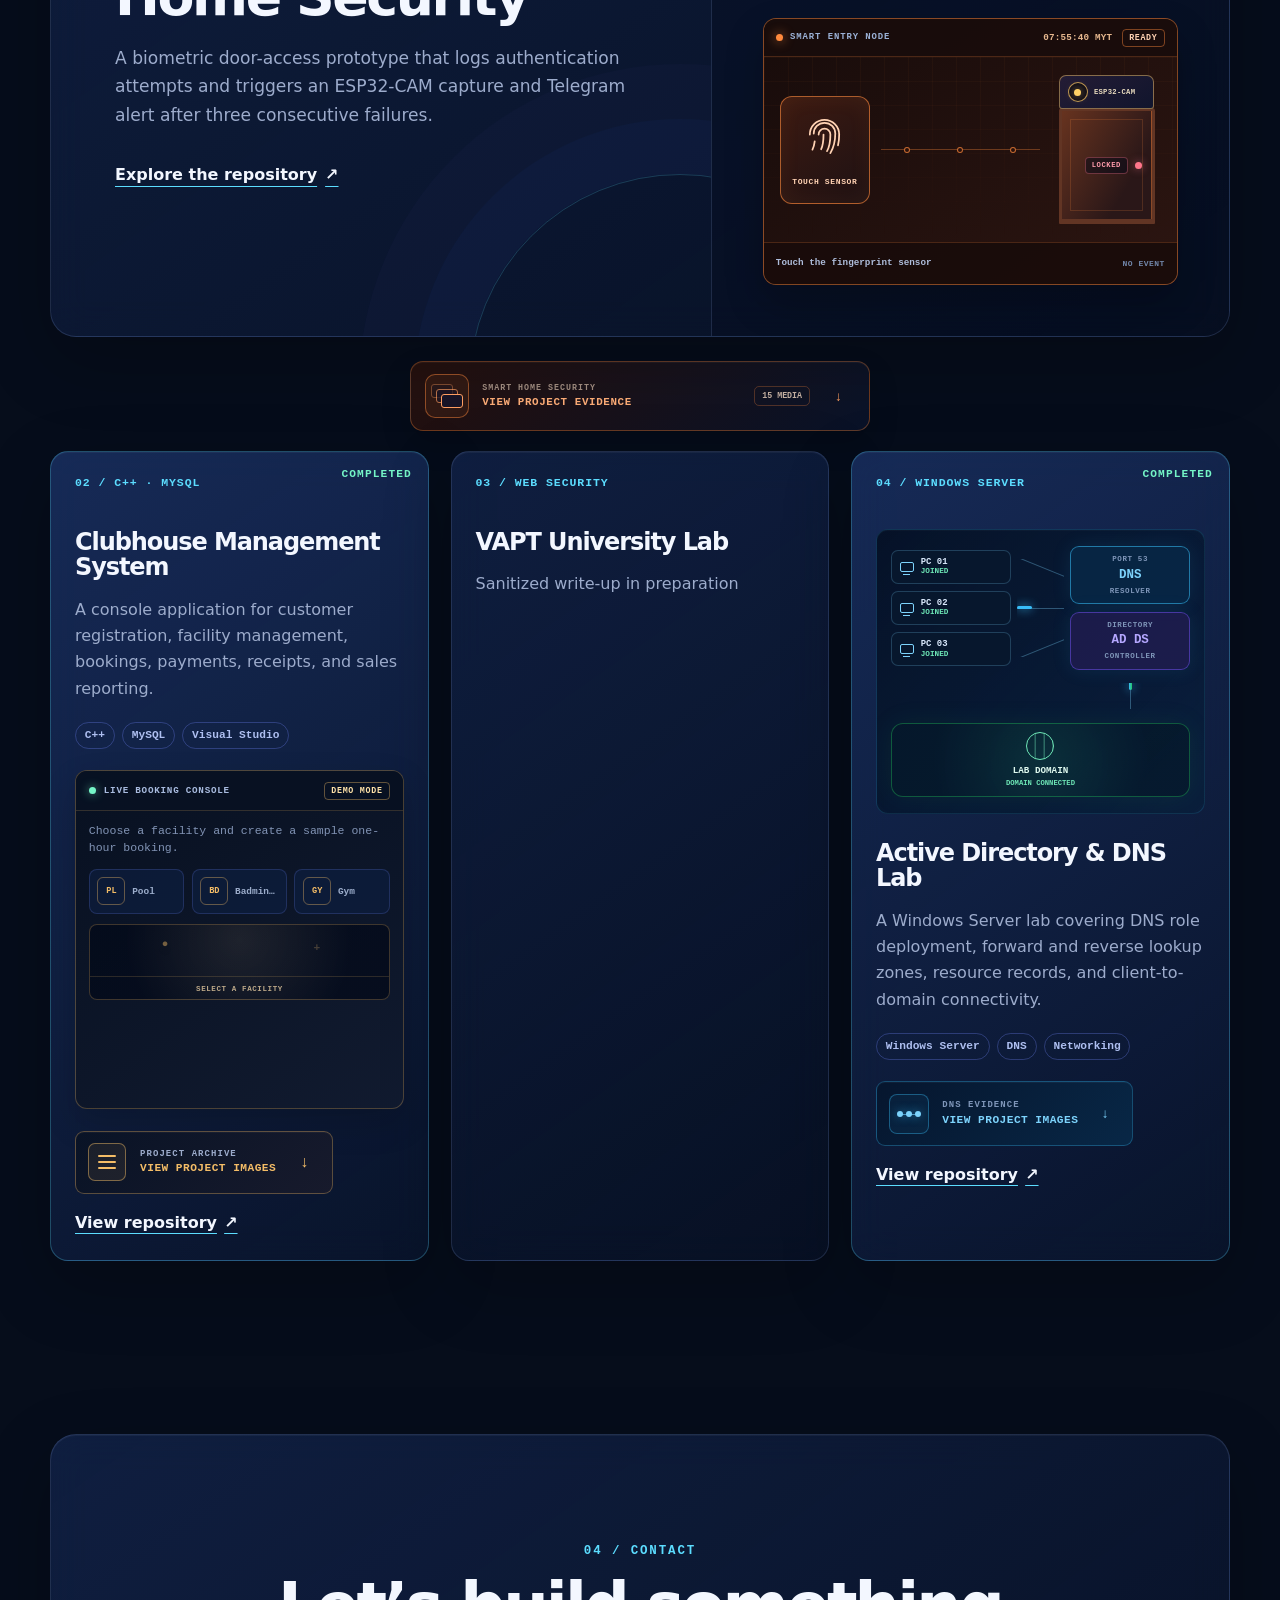
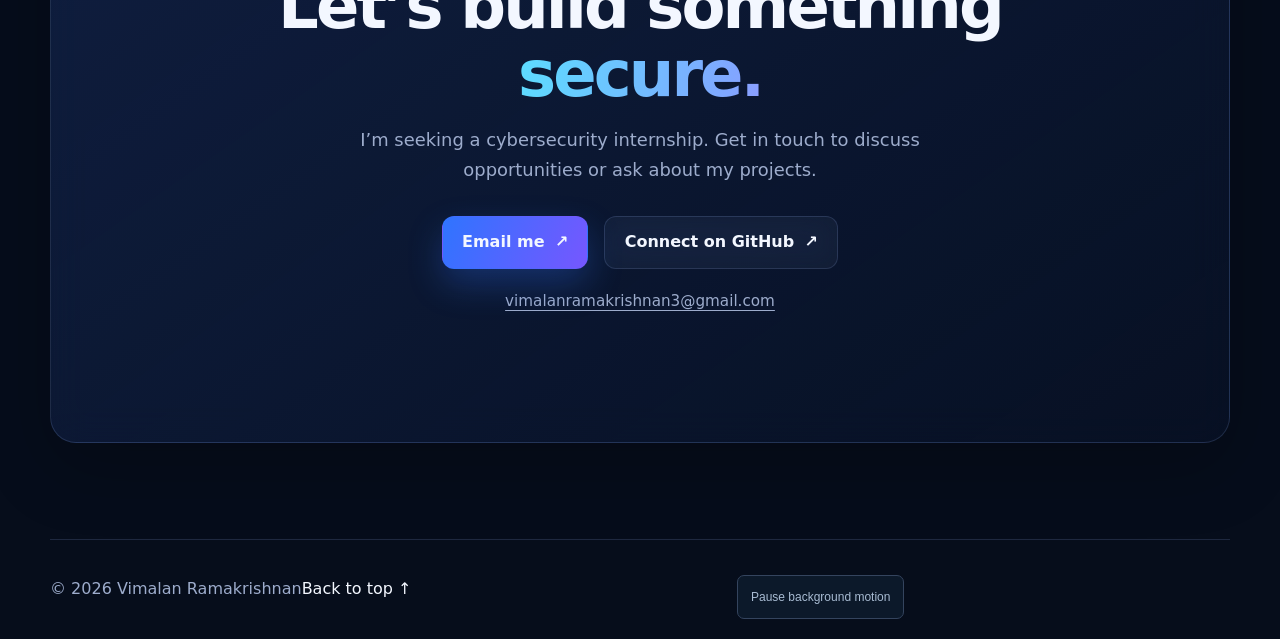
==== commit 8f9cef91: "Resume animation" ====
--- a/index.html
+++ b/index.html
@@ -16,6 +16,8 @@
     <script src="live-clock.js?v=34" defer></script>
     <link rel="stylesheet" href="section-cloud.css?v=35" />
     <script src="section-cloud.js?v=35" defer></script>
+  <link rel="stylesheet" href="resume-reveal.css?v=37">
+    <script src="resume-reveal.js?v=37" defer></script>
   </head>
   <body>
     <a class="skip-link" href="#main">Skip to content</a>
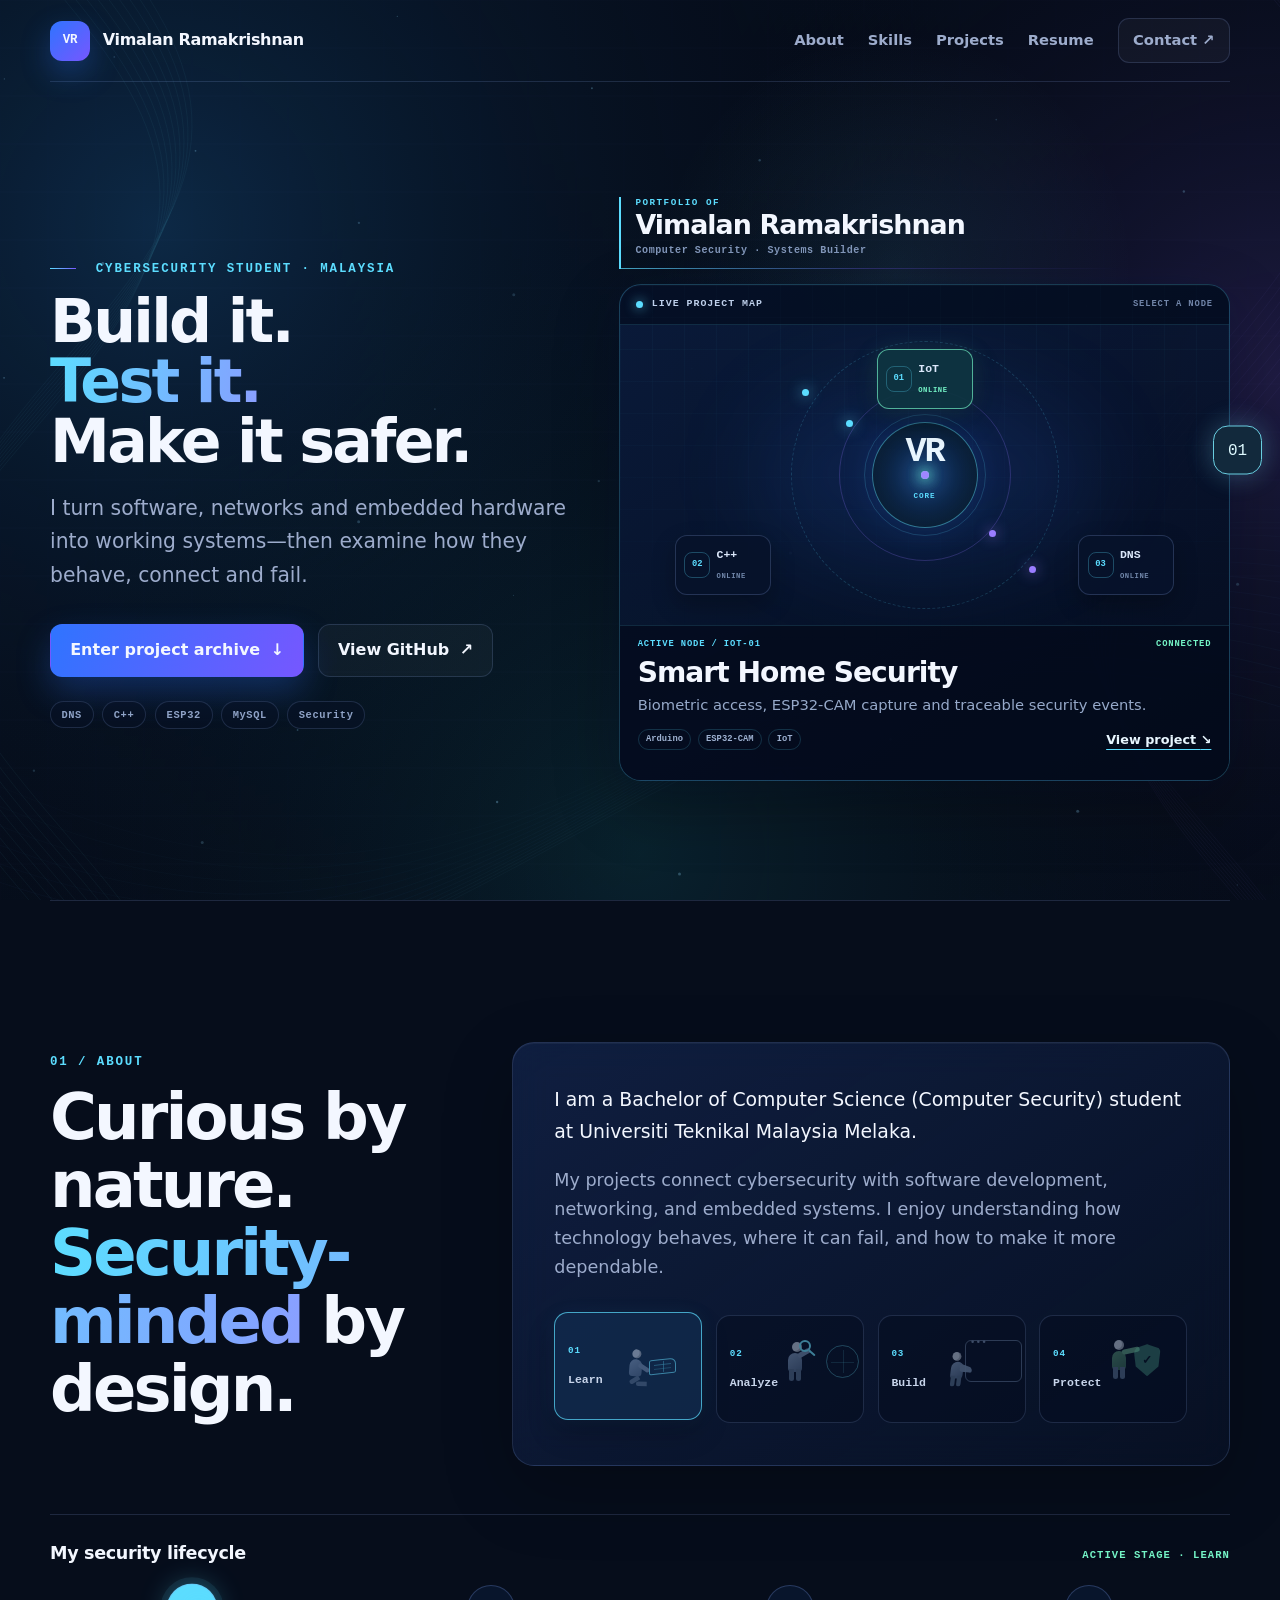
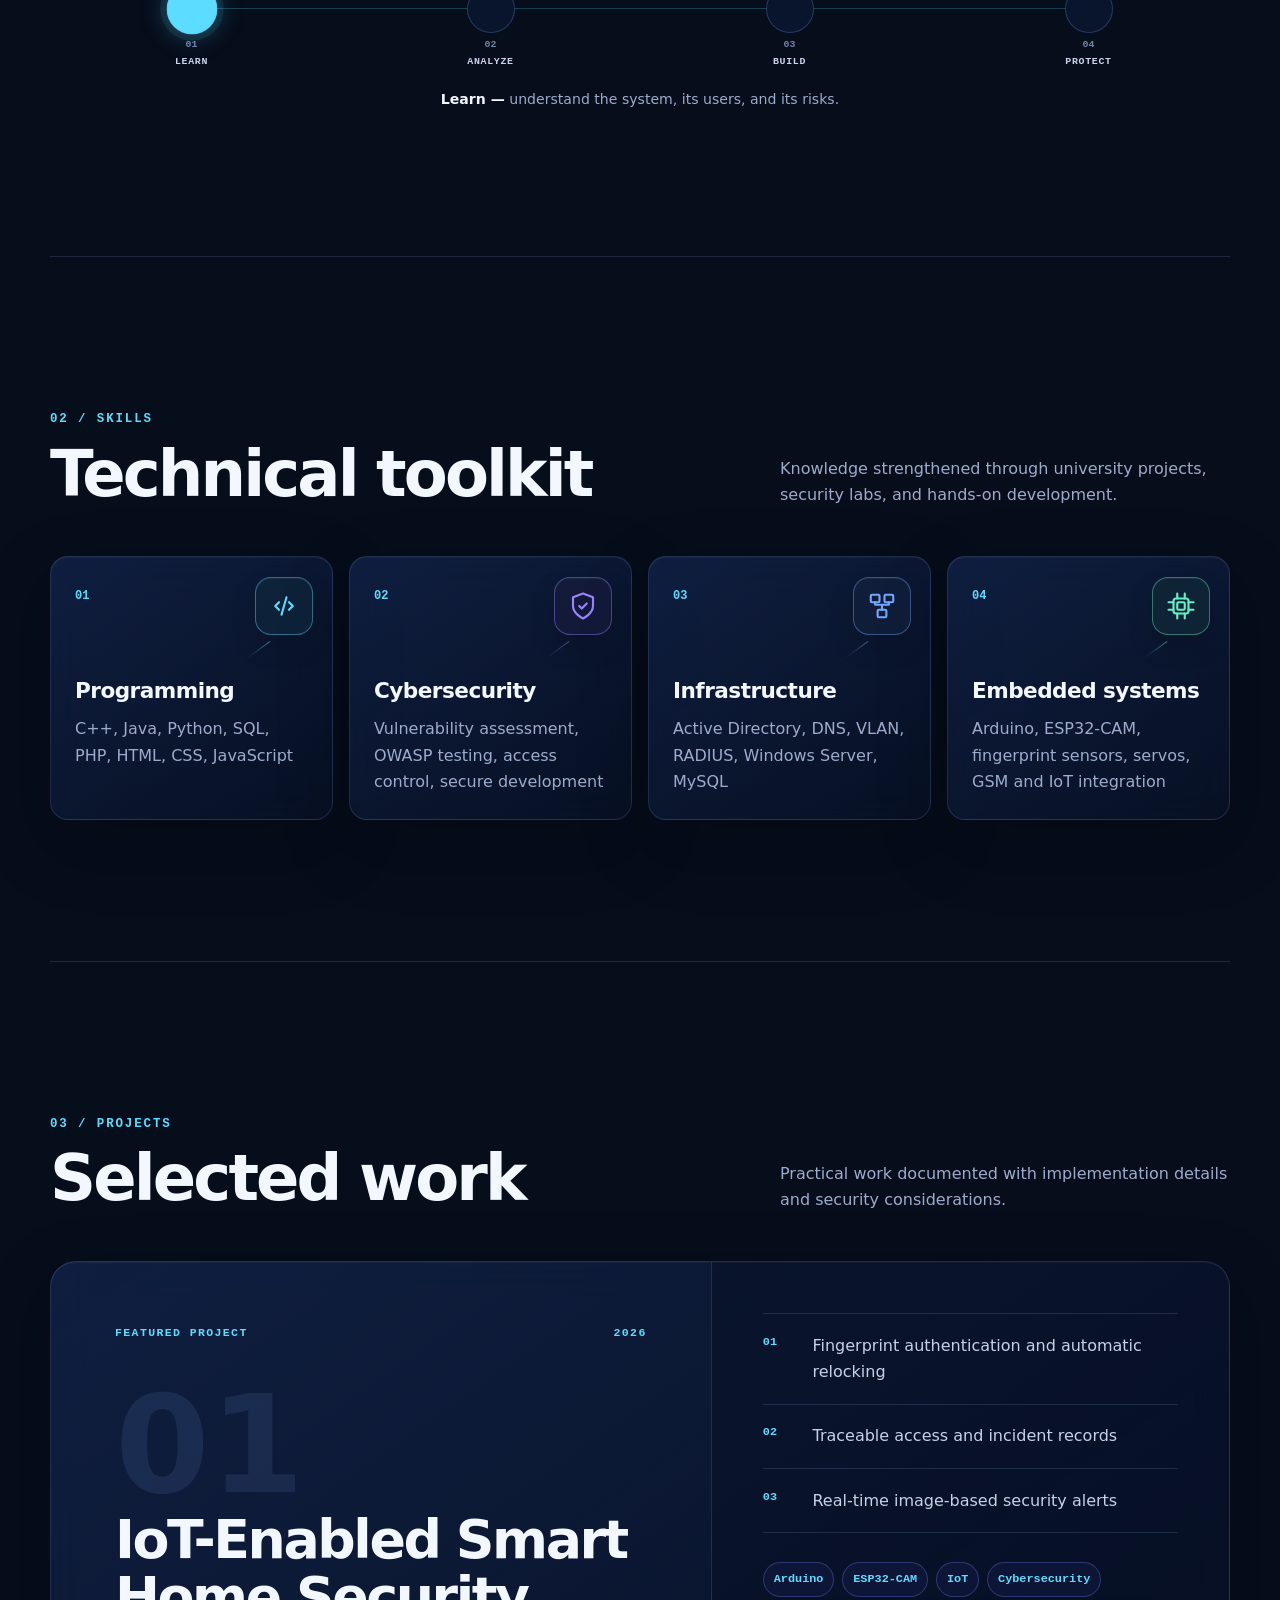
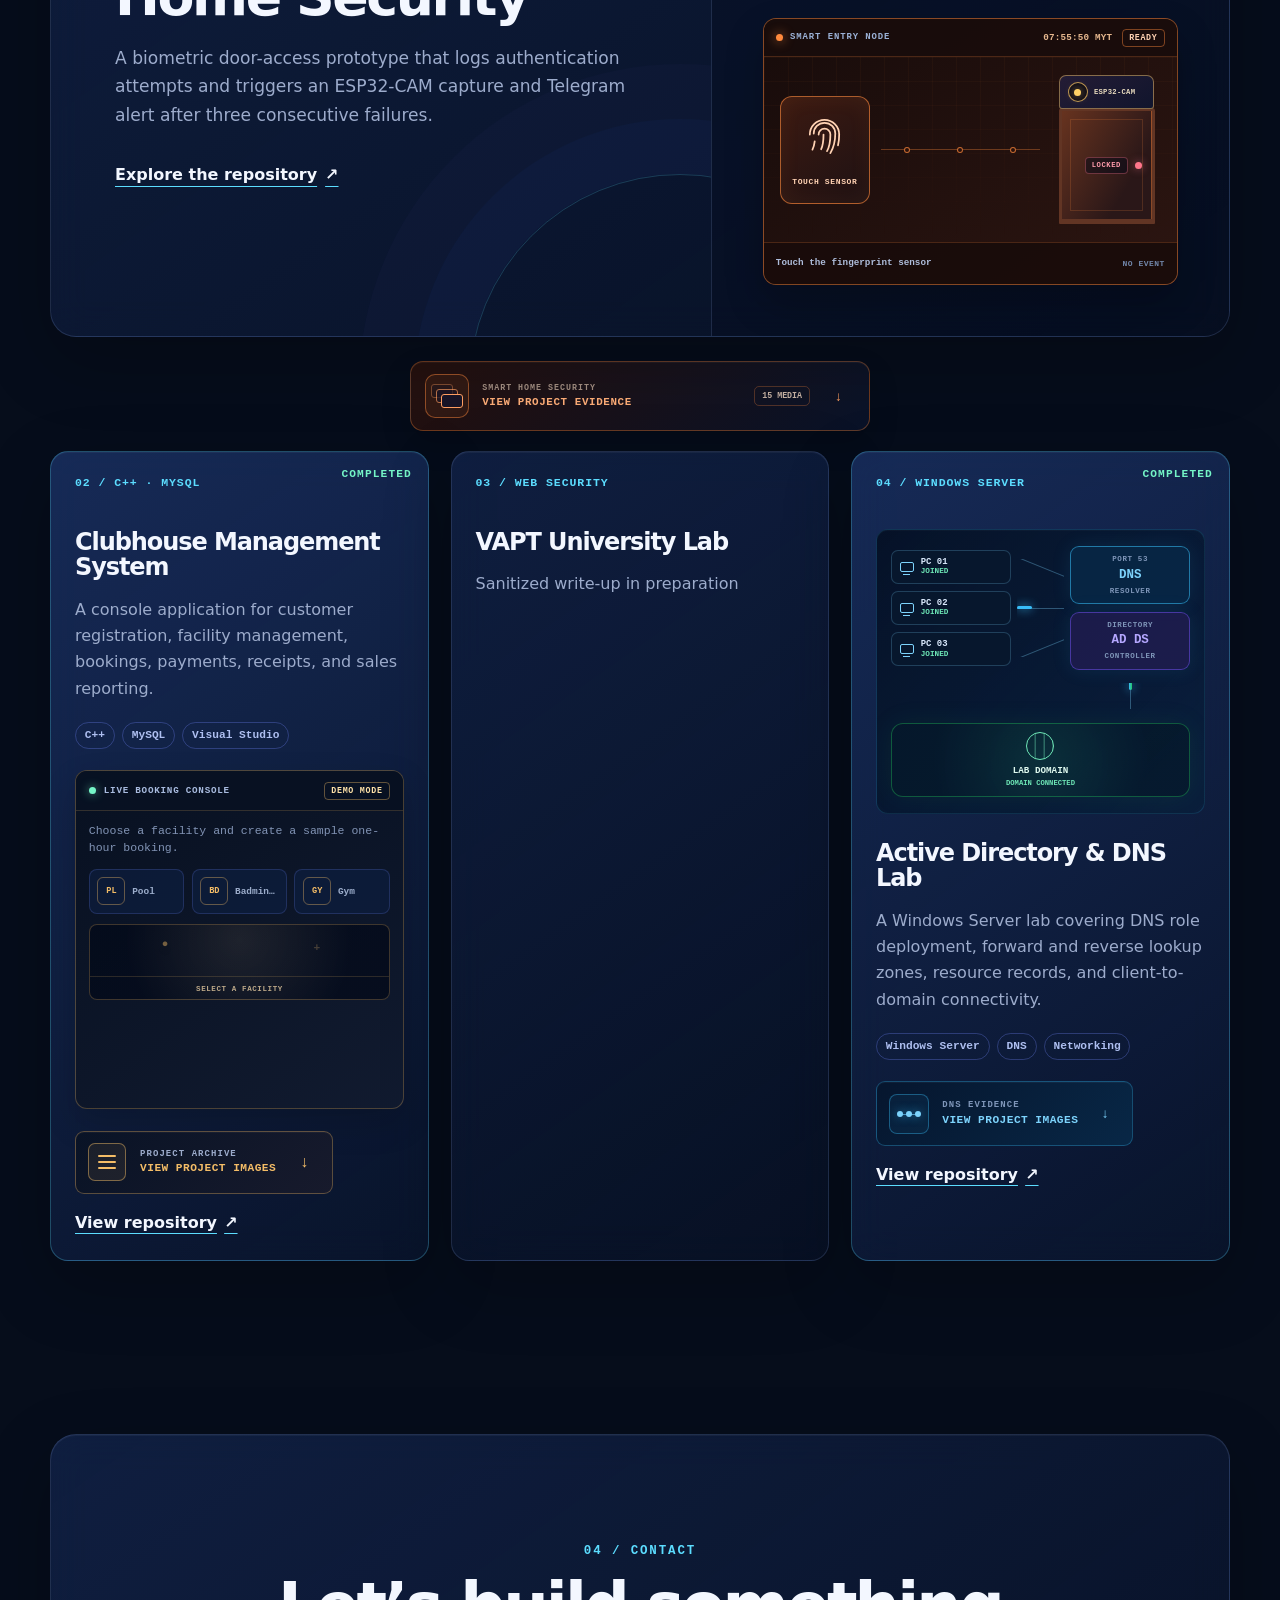
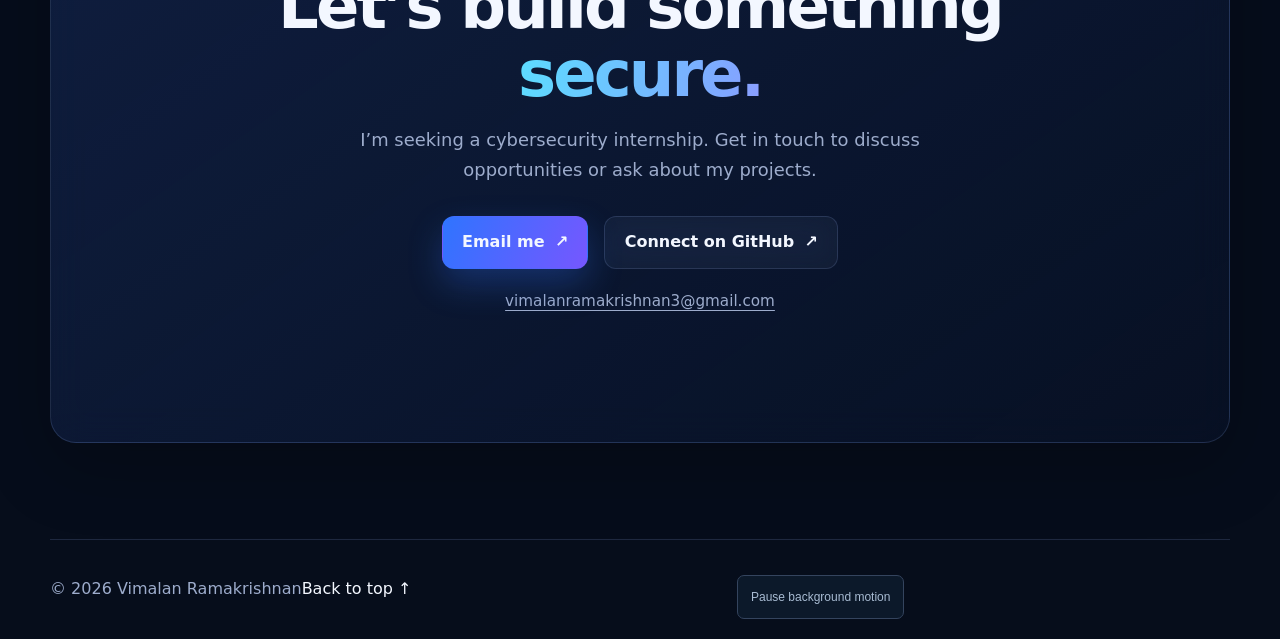
==== commit e6360ab5: "Revert" ====
--- a/index.html
+++ b/index.html
@@ -16,8 +16,6 @@
     <script src="live-clock.js?v=34" defer></script>
     <link rel="stylesheet" href="section-cloud.css?v=35" />
     <script src="section-cloud.js?v=35" defer></script>
-  <link rel="stylesheet" href="resume-reveal.css?v=37">
-    <script src="resume-reveal.js?v=37" defer></script>
   </head>
   <body>
     <a class="skip-link" href="#main">Skip to content</a>
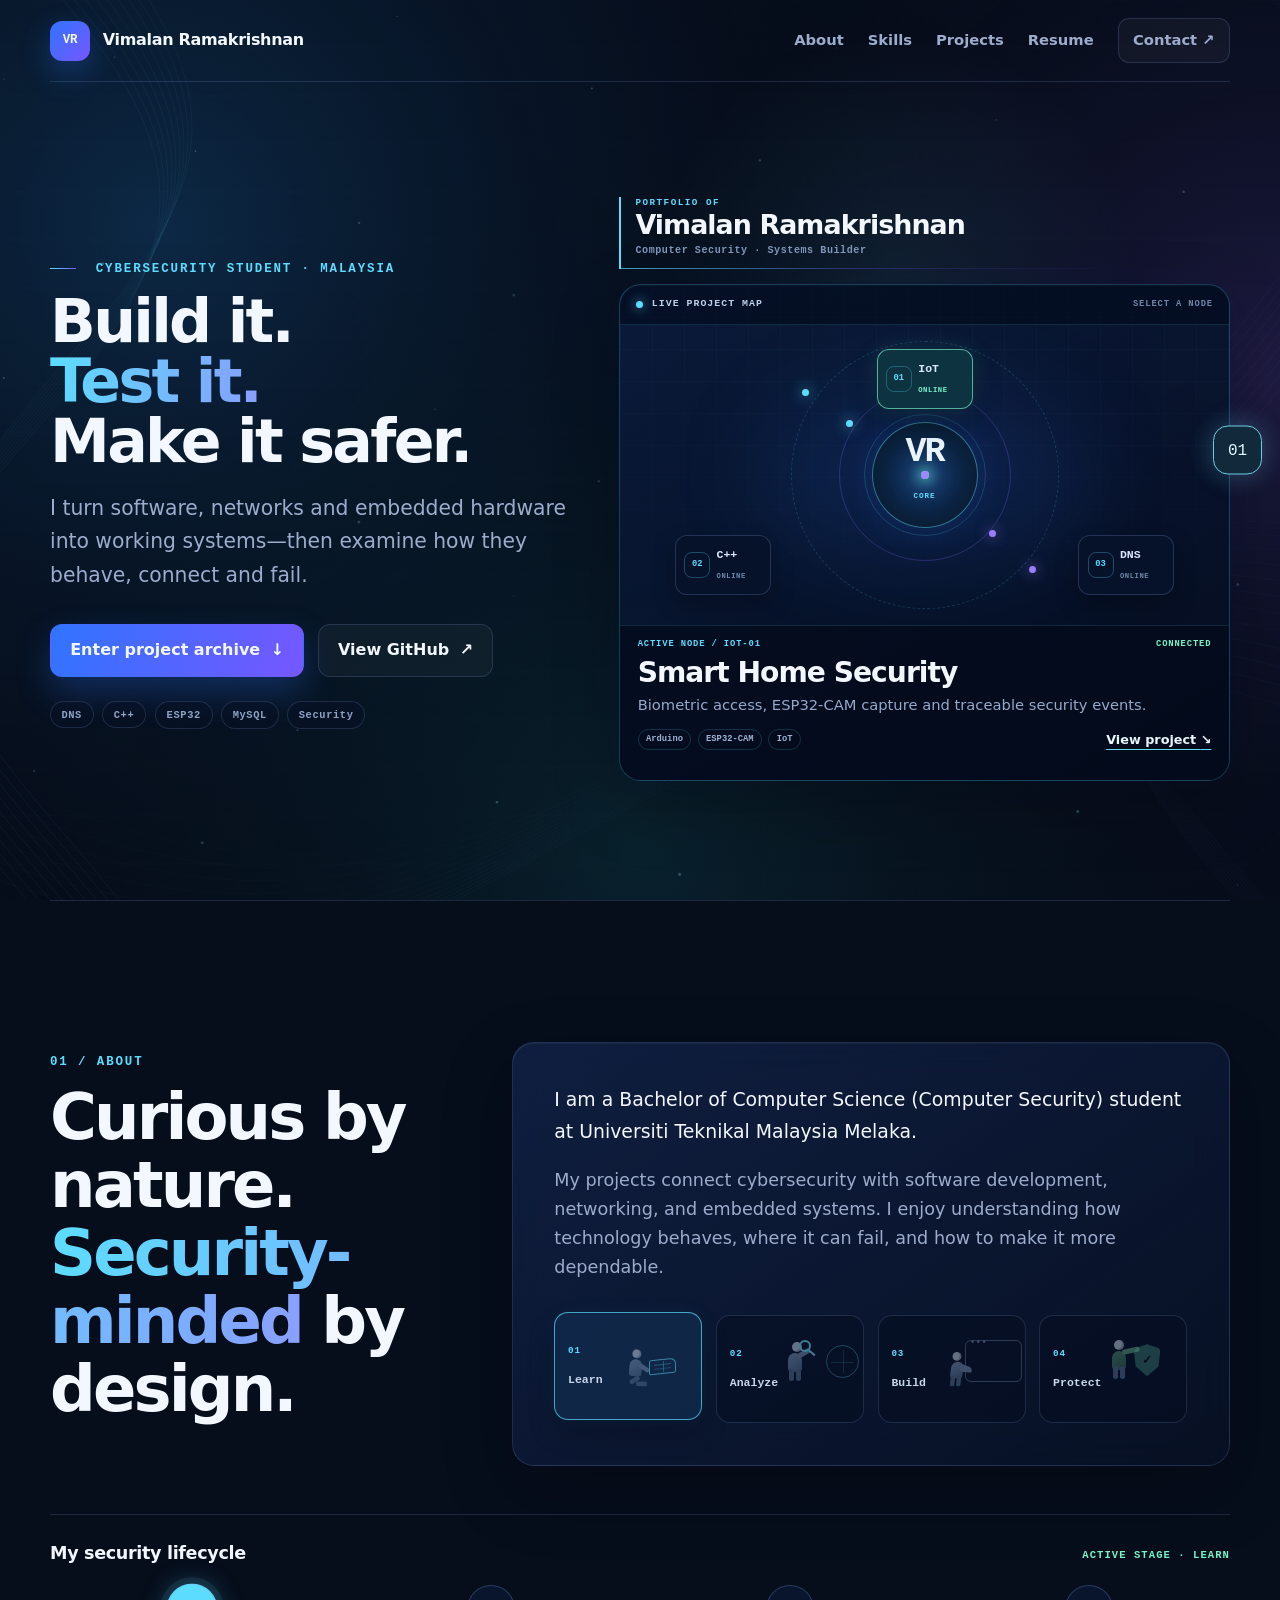
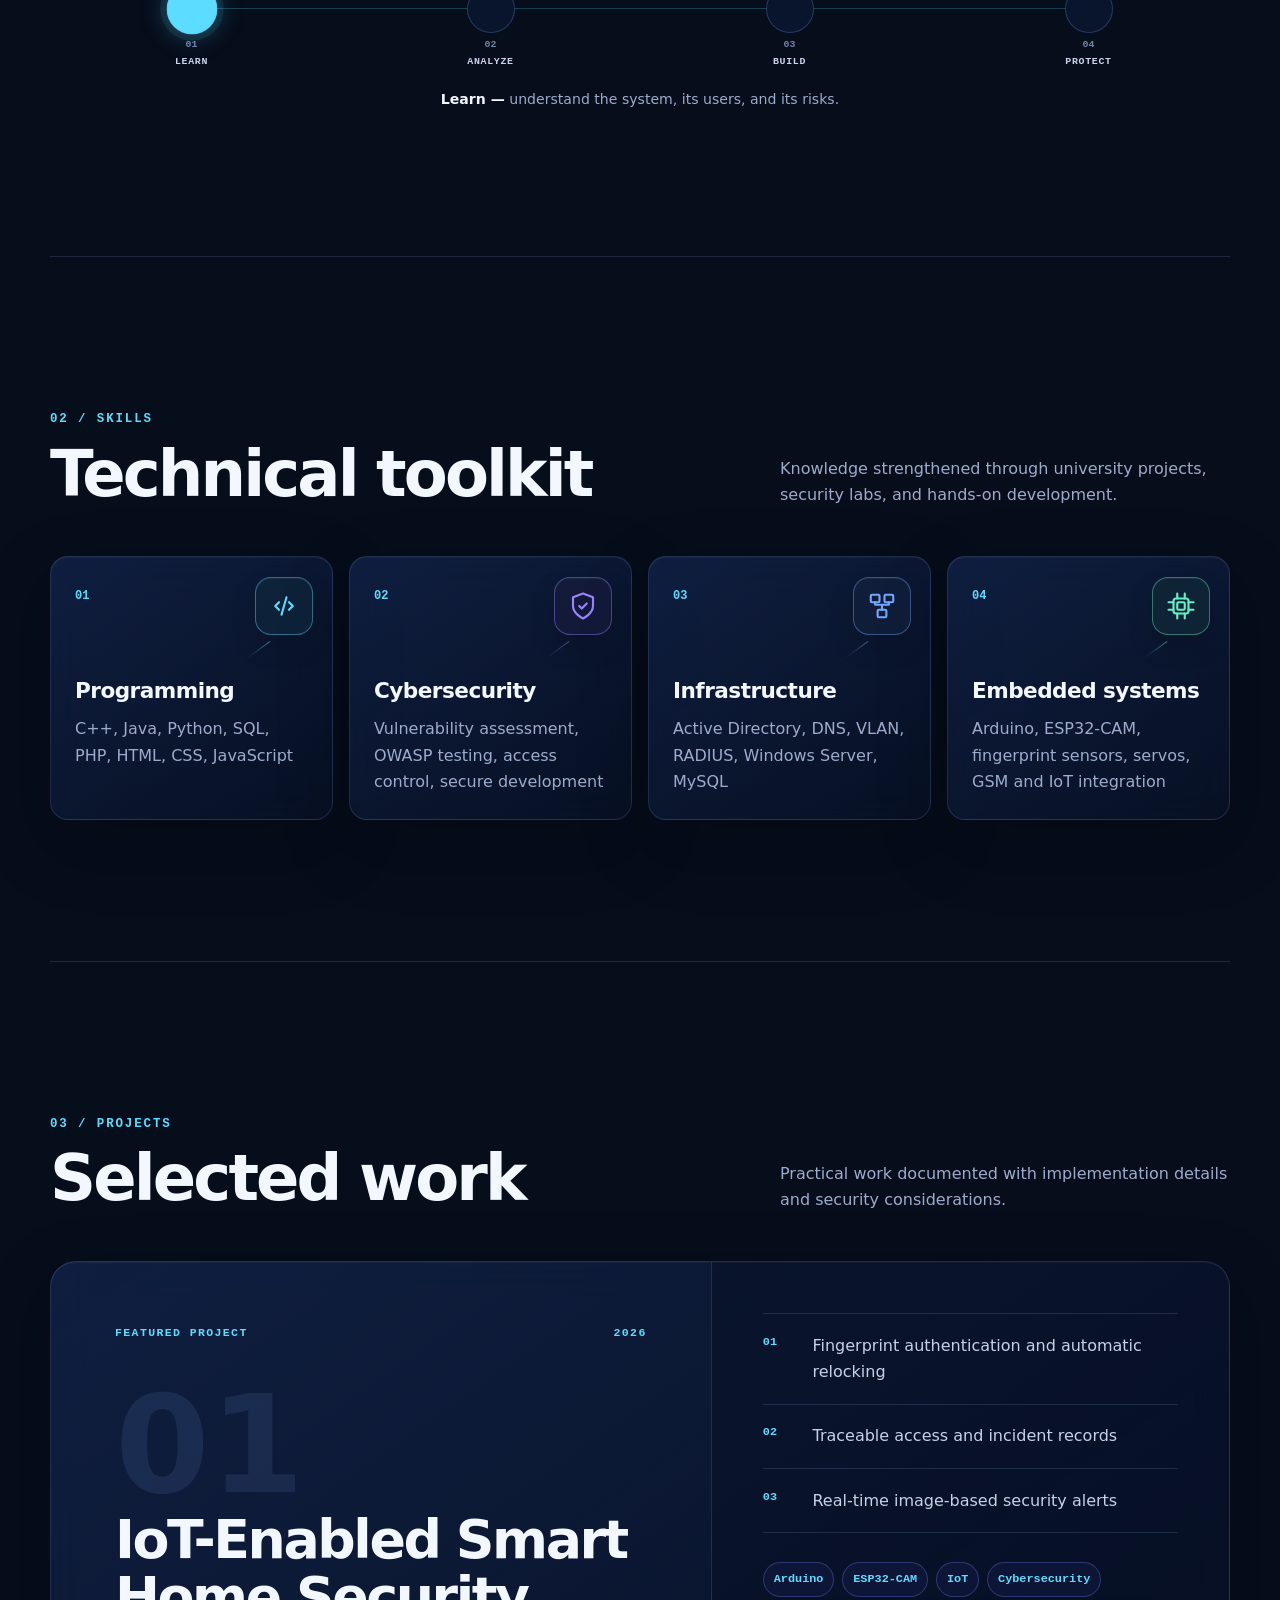
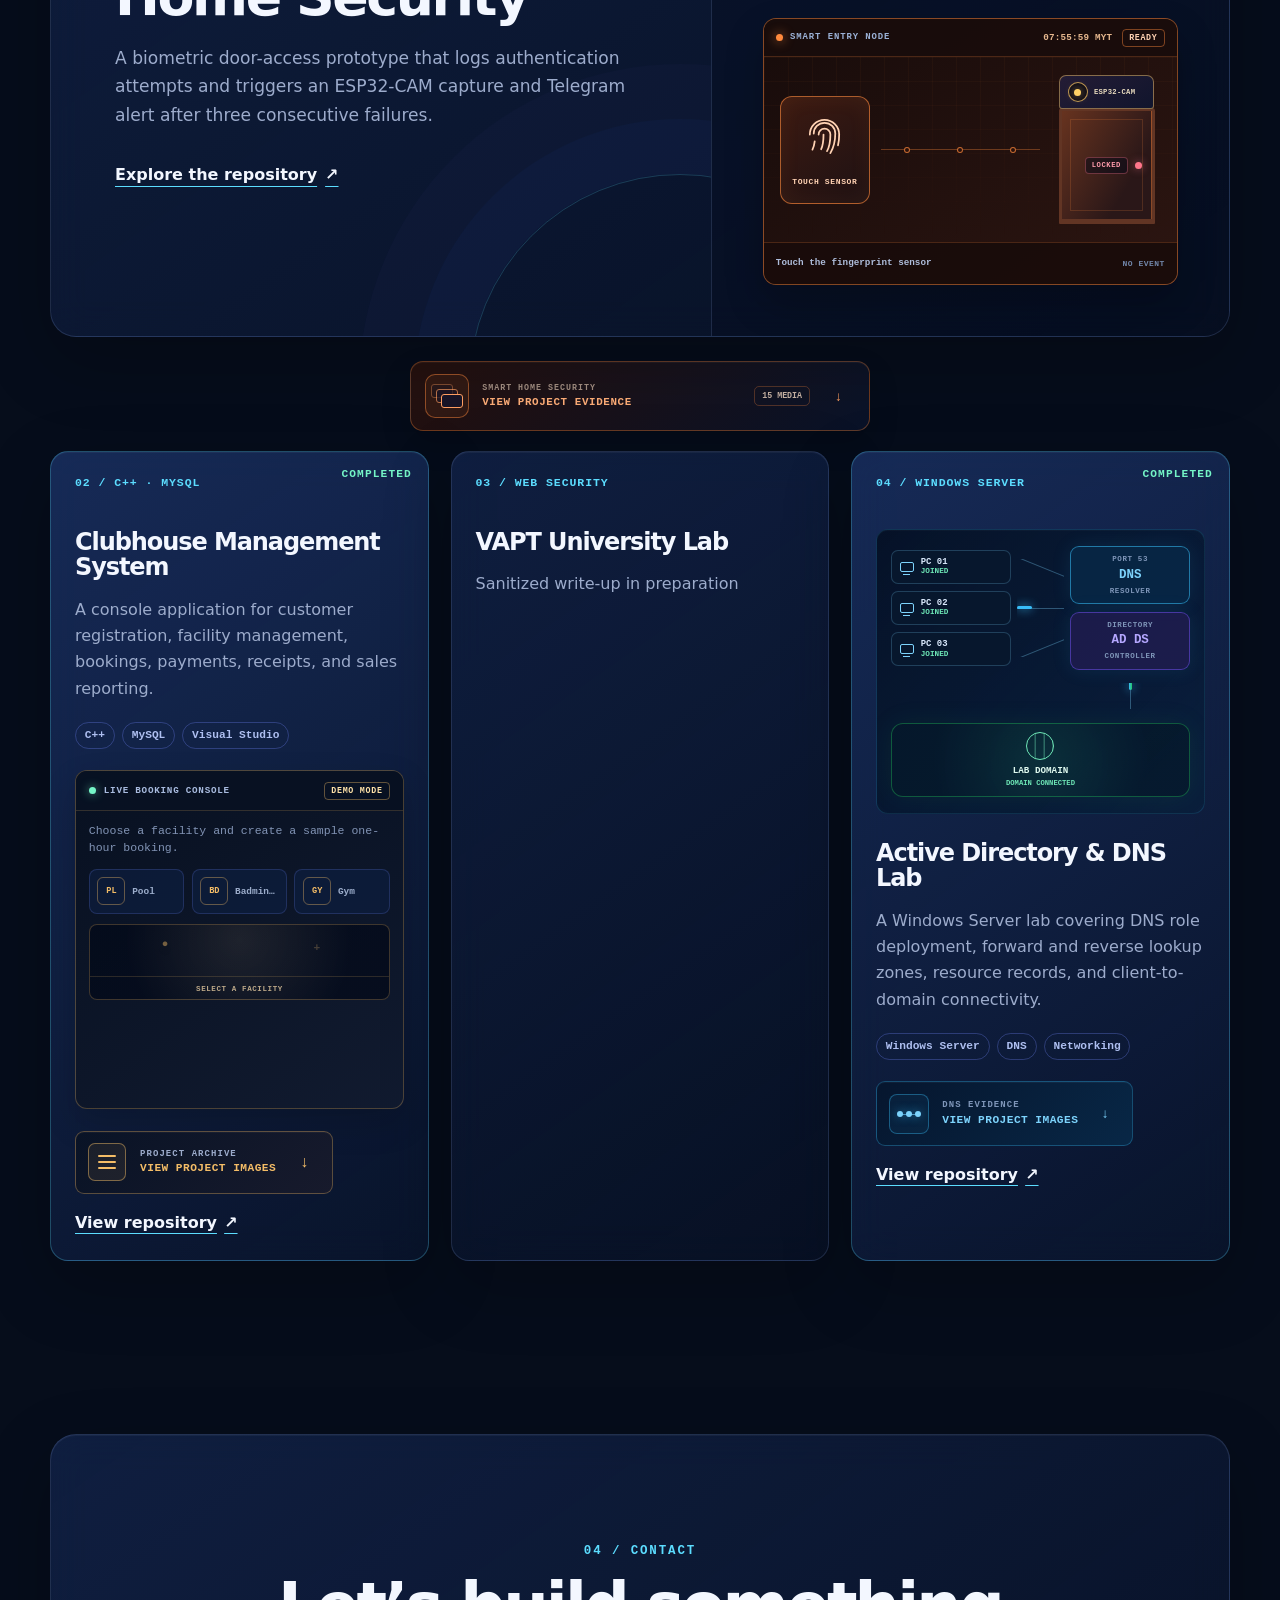
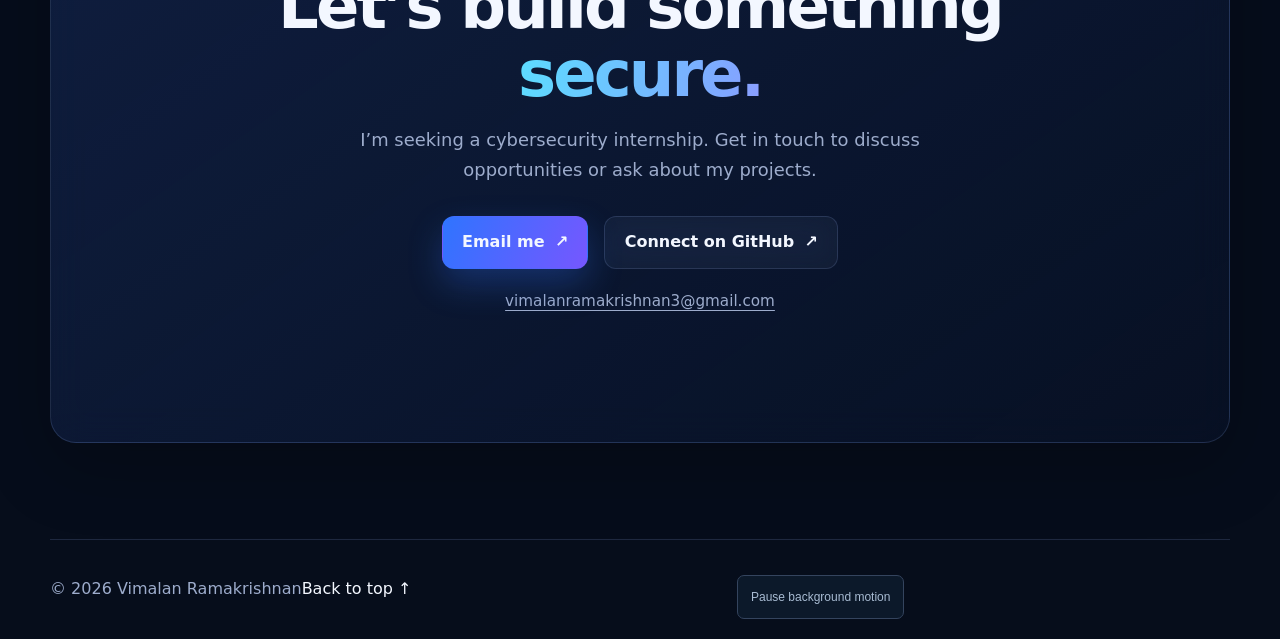
==== commit 89476c87: "Project entrance" ====
--- a/index.html
+++ b/index.html
@@ -16,6 +16,10 @@
     <script src="live-clock.js?v=34" defer></script>
     <link rel="stylesheet" href="section-cloud.css?v=35" />
     <script src="section-cloud.js?v=35" defer></script>
+  <link rel="stylesheet" href="resume-reveal.css?v=37">
+    <script src="resume-reveal.js?v=37" defer></script>
+  <link rel="stylesheet" href="project-entrance.css?v=38">
+  <script src="project-entrance.js?v=38" defer></script>
   </head>
   <body>
     <a class="skip-link" href="#main">Skip to content</a>
@@ -462,22 +466,6 @@
       <a href="#top">Back to top <span aria-hidden="true">↑</span></a>
     </footer>
 
-    <div class="access-overlay" id="access-overlay" aria-hidden="true">
-      <div class="scanner-card" role="status" aria-live="polite">
-        <p class="scanner-kicker">Portfolio access</p>
-        <div class="fingerprint" aria-hidden="true">
-          <span class="ridge ridge-1"></span>
-          <span class="ridge ridge-2"></span>
-          <span class="ridge ridge-3"></span>
-          <span class="ridge ridge-4"></span>
-          <span class="ridge ridge-5"></span>
-          <i class="scan-line"></i>
-        </div>
-        <p class="scanner-status" id="scanner-status">Scanning fingerprint…</p>
-        <div class="scan-progress" aria-hidden="true"><i></i></div>
-      </div>
-    </div>
-
     <div class="secure-overlay" id="secure-overlay" aria-hidden="true">
       <div class="secure-console" role="status" aria-live="polite">
         <div class="console-head">
@@ -558,7 +546,7 @@
       <p id="email-flight-detail">Write to Vimalan Ramakrishnan</p>
       <button class="email-flight-cancel" type="button">Cancel</button>
     </dialog>
-    <script src="script.js?v=36"></script>
+    <script src="script.js?v=38"></script>
     <script src="email-flight.js?v=31"></script>
   </body>
 </html>
--- a/project-entrance.css
+++ b/project-entrance.css
@@ -0,0 +1,2 @@
+.project-entrance{position:fixed;inset:0;z-index:10000;display:grid;place-items:center;background:#080f20f5;color:#eaf1ff;font:14px Arial,sans-serif;overflow:hidden}.project-entrance[hidden]{display:none}.pe-stage{width:min(640px,100%);height:min(460px,90dvh);position:relative;background:radial-gradient(ellipse at center,#182642 0,transparent 70%)}.pe-symbol{position:absolute;left:50%;top:44%;width:132px;margin:-66px;display:flex;align-items:center;flex-direction:column;gap:14px;opacity:0;color:var(--tint)}.pe-emblem{box-sizing:border-box;width:100px;height:100px;display:grid;place-items:center;border-radius:24px;background:linear-gradient(145deg,#253550,#101a2c);border:1px solid #40536e;box-shadow:0 14px 30px #0005,inset 0 1px #ffffff18}.pe-emblem svg{width:68px;height:68px;stroke-width:1.6}.pe-symbol span{color:#d8e2f3;white-space:nowrap}.pe-security{--tint:#77dce9;--x:-150px;--y:-64px;--mx:-90px;--my:15px}.pe-software{--tint:#e9c38a;--x:0px;--y:100px;--mx:75px;--my:70px}.pe-server{--tint:#b6a6ef;--x:150px;--y:-64px;--mx:60px;--my:-85px}.pe-archive{position:absolute;left:50%;top:44%;margin:-58px;color:#a5d9f6;opacity:0}.pe-archive svg{width:116px;height:116px;stroke-width:1.4}.pe-wave{position:absolute;left:50%;top:44%;width:100px;height:100px;margin:-50px;border:1px solid #8ecde8;border-radius:50%;opacity:0}.pe-label{position:absolute;bottom:28px;left:0;right:0;text-align:center;color:#a4b5d0}.project-entrance.pe-running .pe-symbol{animation:pe-combine 1.65s cubic-bezier(.45,0,.25,1) forwards}.project-entrance.pe-running .pe-archive{animation:pe-open .7s 1.35s forwards}.project-entrance.pe-running .pe-wave{animation:pe-wave .65s 1.6s forwards}
+@keyframes pe-combine{0%{opacity:0;transform:translate(var(--x),var(--y)) scale(.85)}20%,53%{opacity:1;transform:translate(var(--x),var(--y)) scale(1)}80%{opacity:1;transform:translate(var(--mx),var(--my)) scale(.65)}100%{opacity:0;transform:translate(0,0) scale(.15)}}@keyframes pe-open{0%{opacity:0;transform:scale(.6)}45%{opacity:1;transform:scale(1)}100%{opacity:0;transform:scale(1.4)}}@keyframes pe-wave{0%{opacity:.6;transform:scale(.5)}100%{opacity:0;transform:scale(7)}}@media(max-width:500px){.pe-security{--x:-90px}.pe-server{--x:90px}.pe-emblem{width:88px;height:88px}.pe-emblem svg{width:60px;height:60px}}@media(max-height:420px){.pe-stage{transform:scale(.7);height:440px}}@media(prefers-reduced-motion:reduce){.project-entrance *{animation:none!important}}
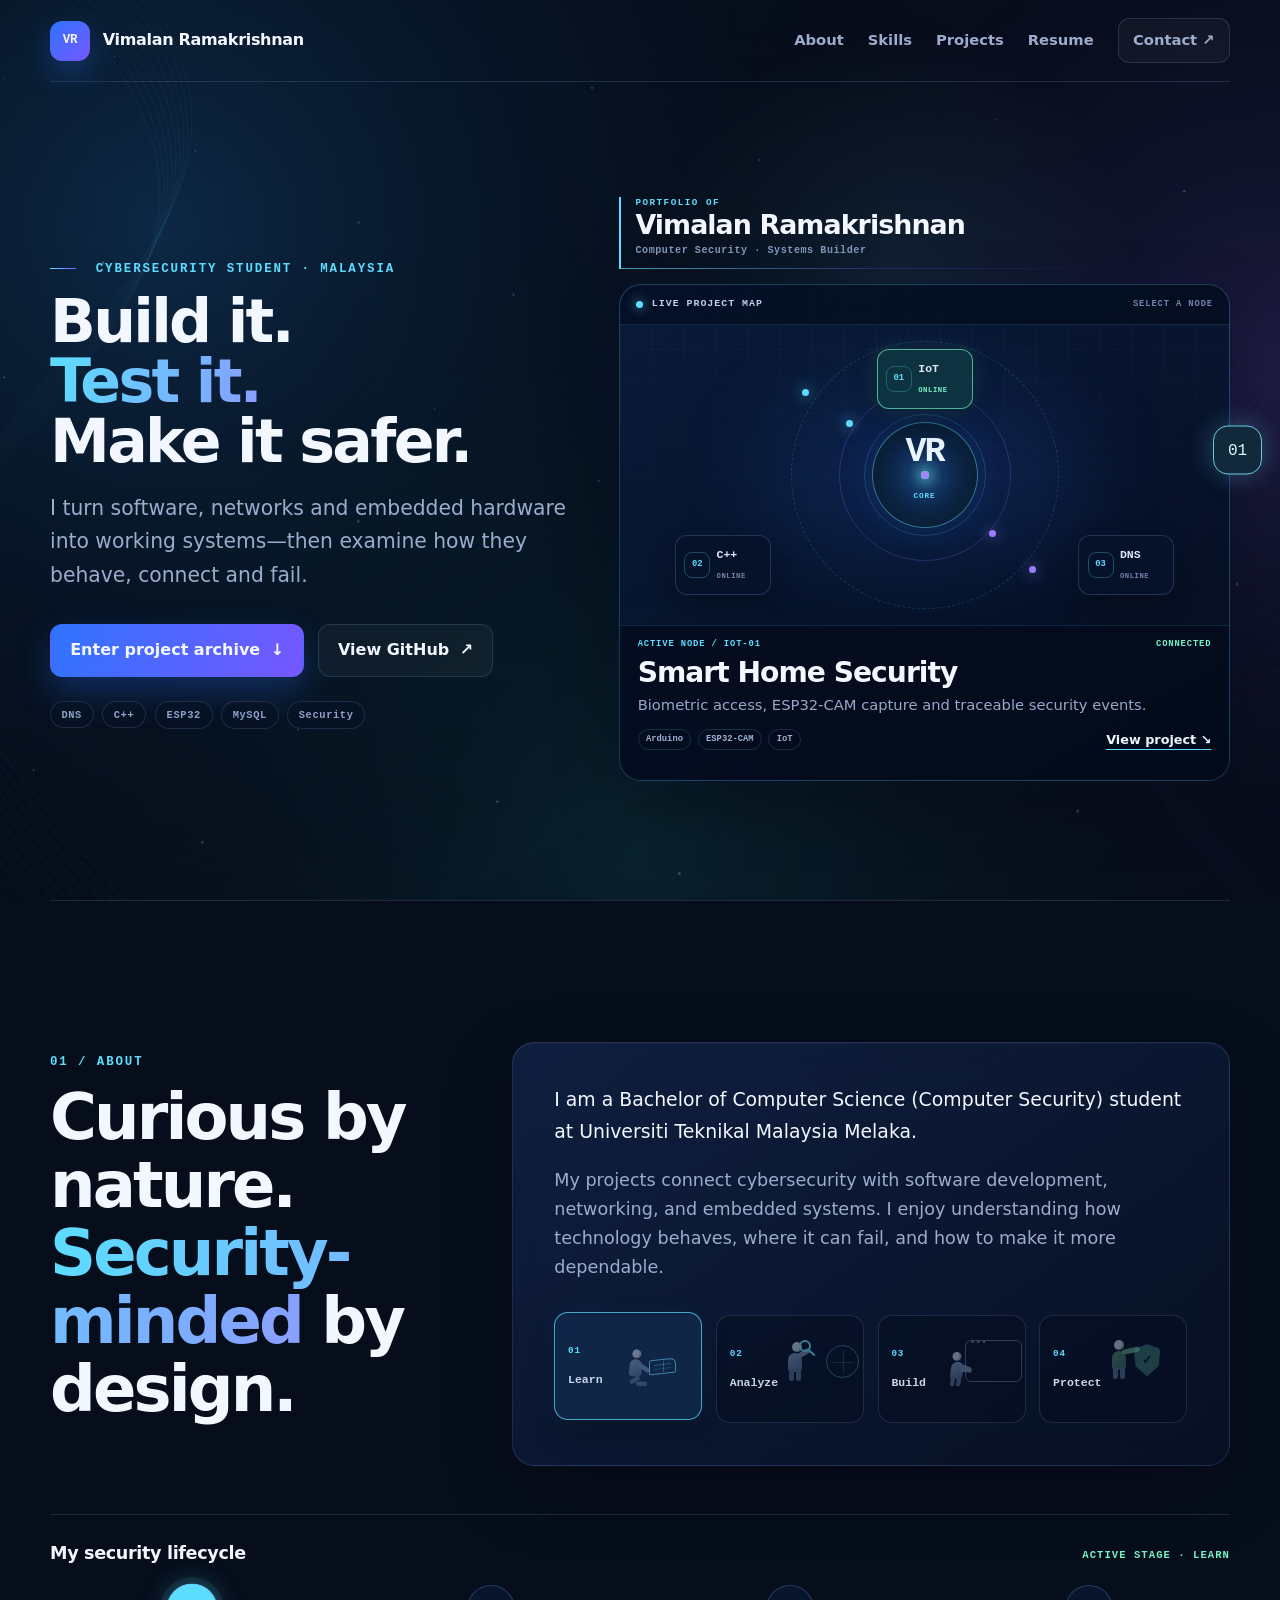
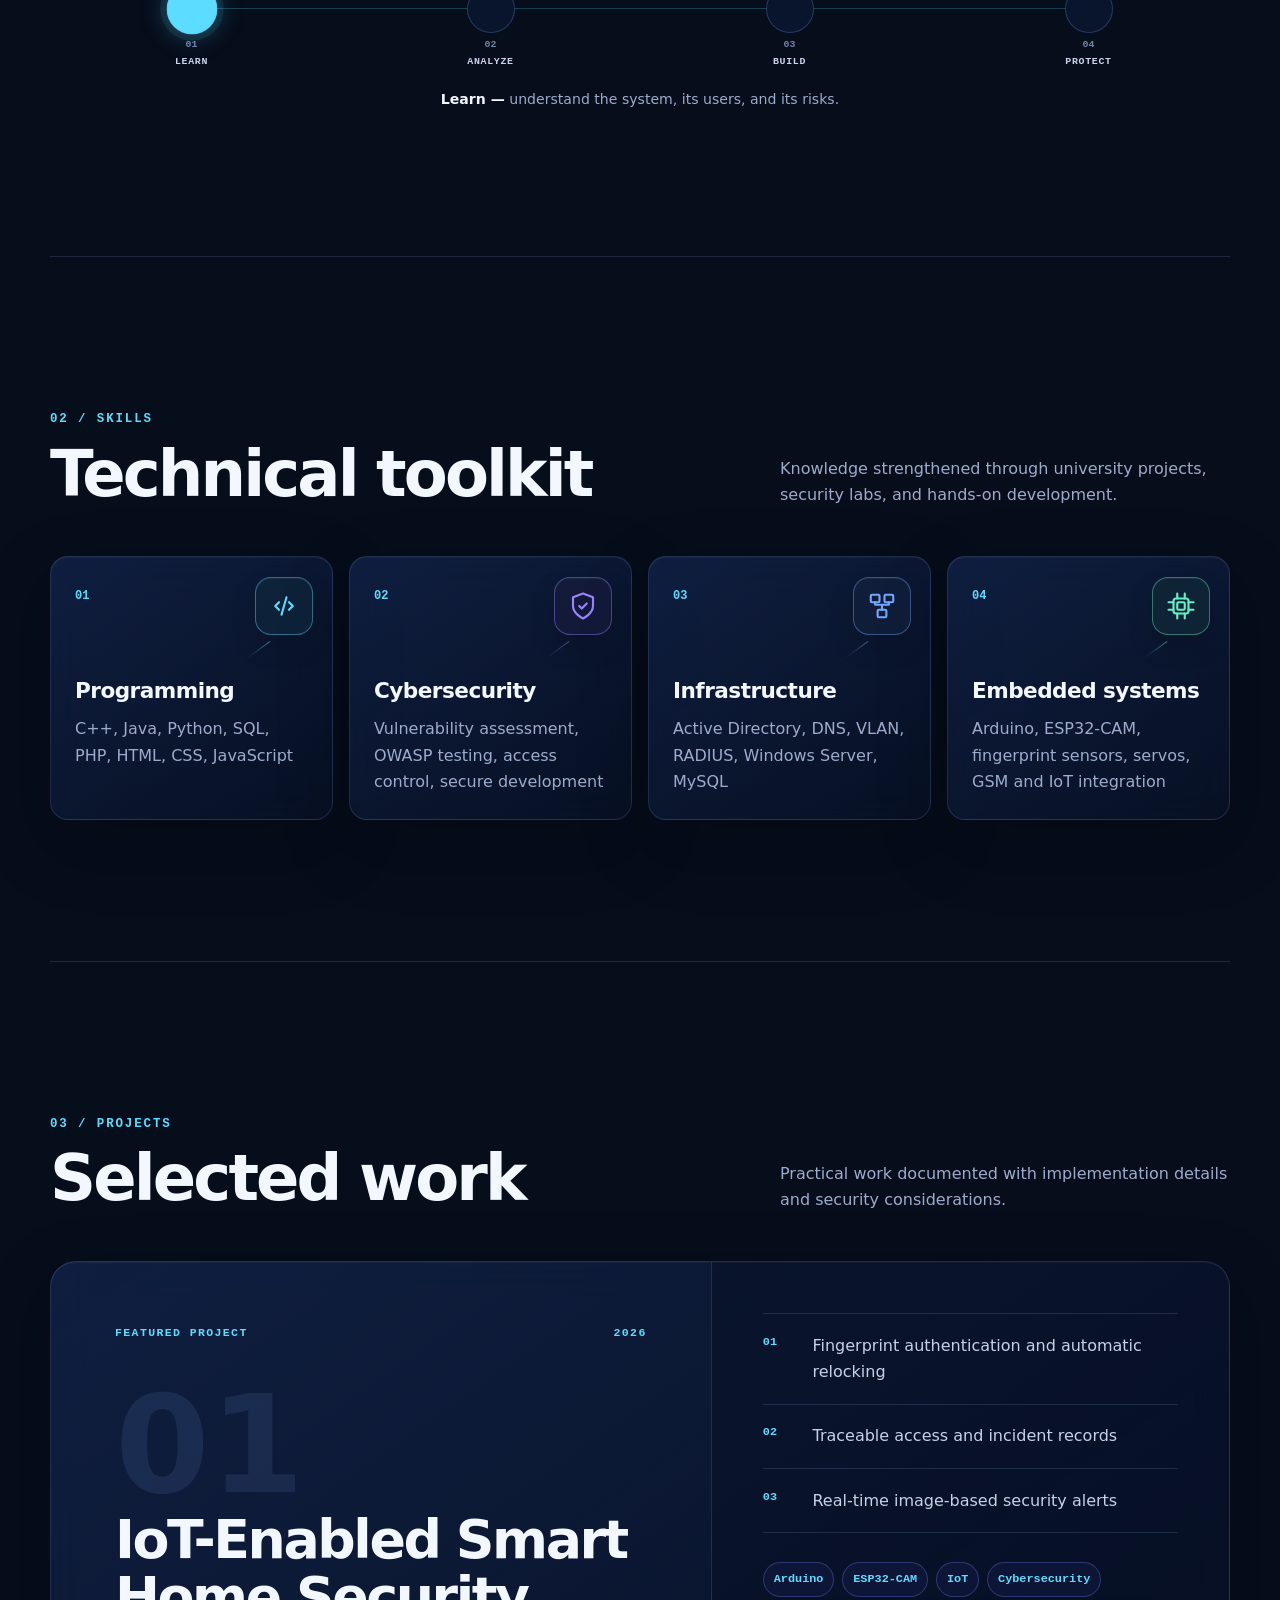
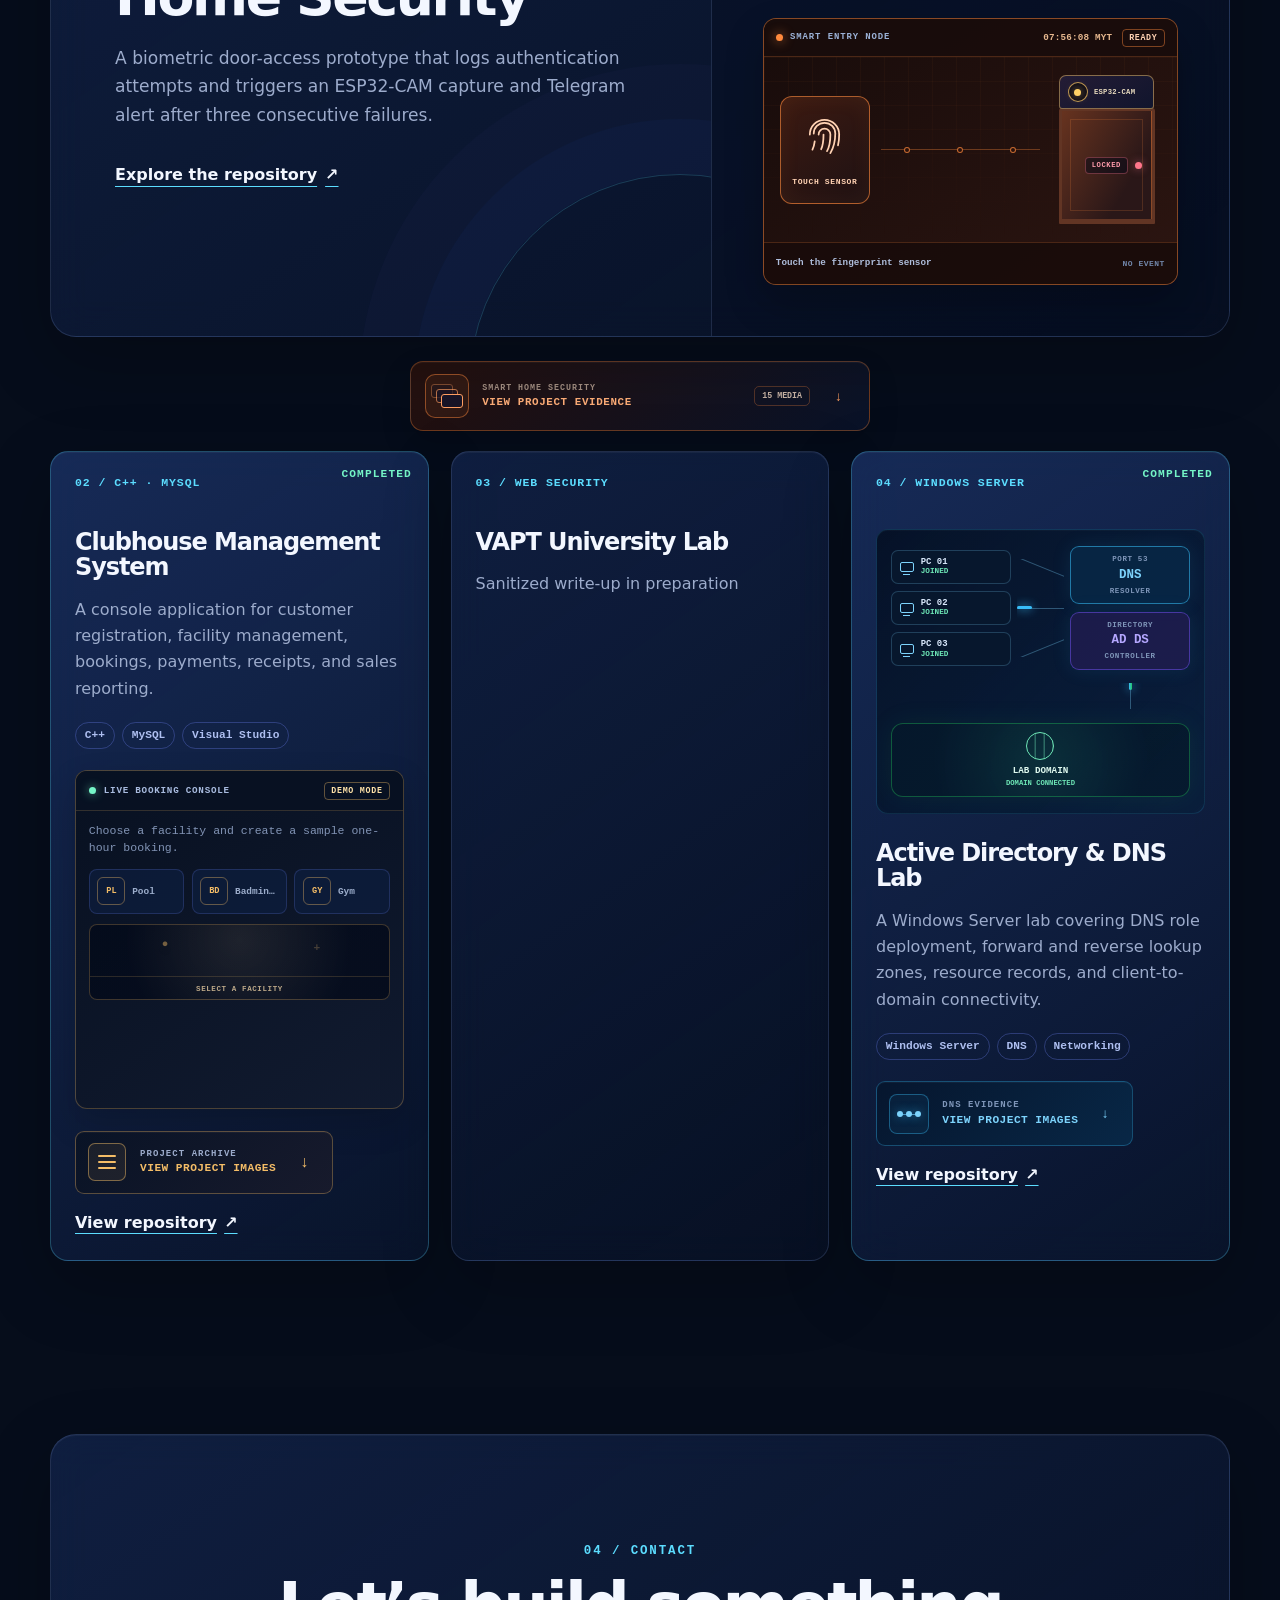
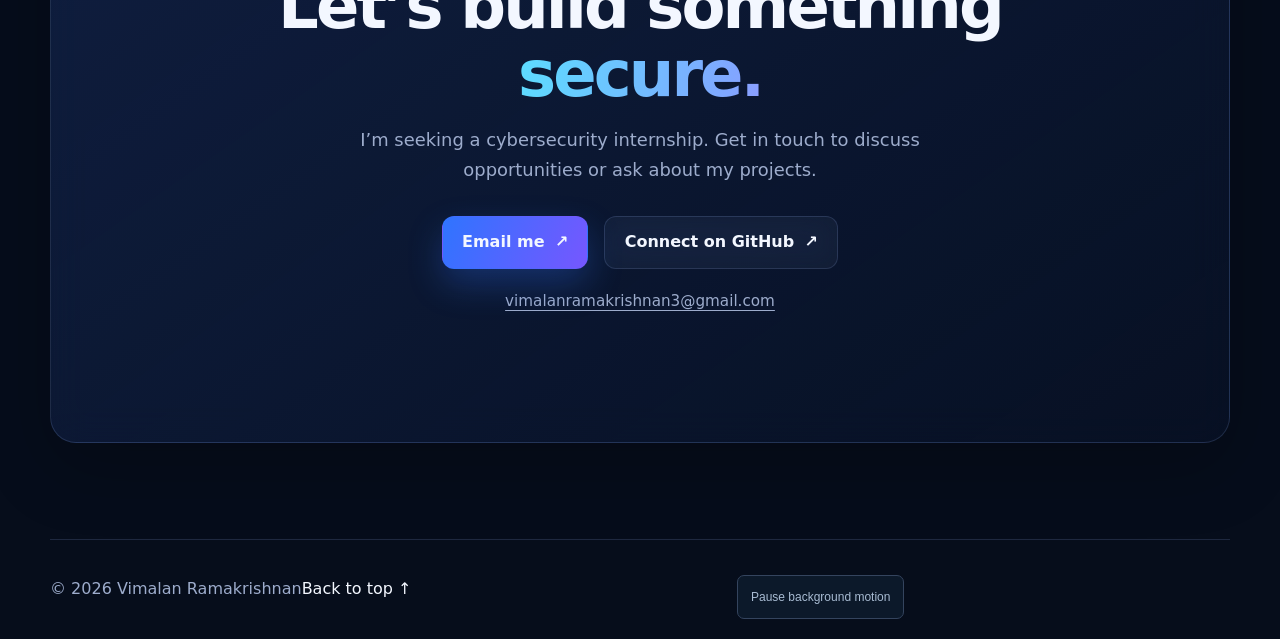
==== commit bdbba57f: "Resume old" ====
--- a/index.html
+++ b/index.html
@@ -16,8 +16,6 @@
     <script src="live-clock.js?v=34" defer></script>
     <link rel="stylesheet" href="section-cloud.css?v=35" />
     <script src="section-cloud.js?v=35" defer></script>
-  <link rel="stylesheet" href="resume-reveal.css?v=37">
-    <script src="resume-reveal.js?v=37" defer></script>
   <link rel="stylesheet" href="project-entrance.css?v=38">
   <script src="project-entrance.js?v=38" defer></script>
   </head>
